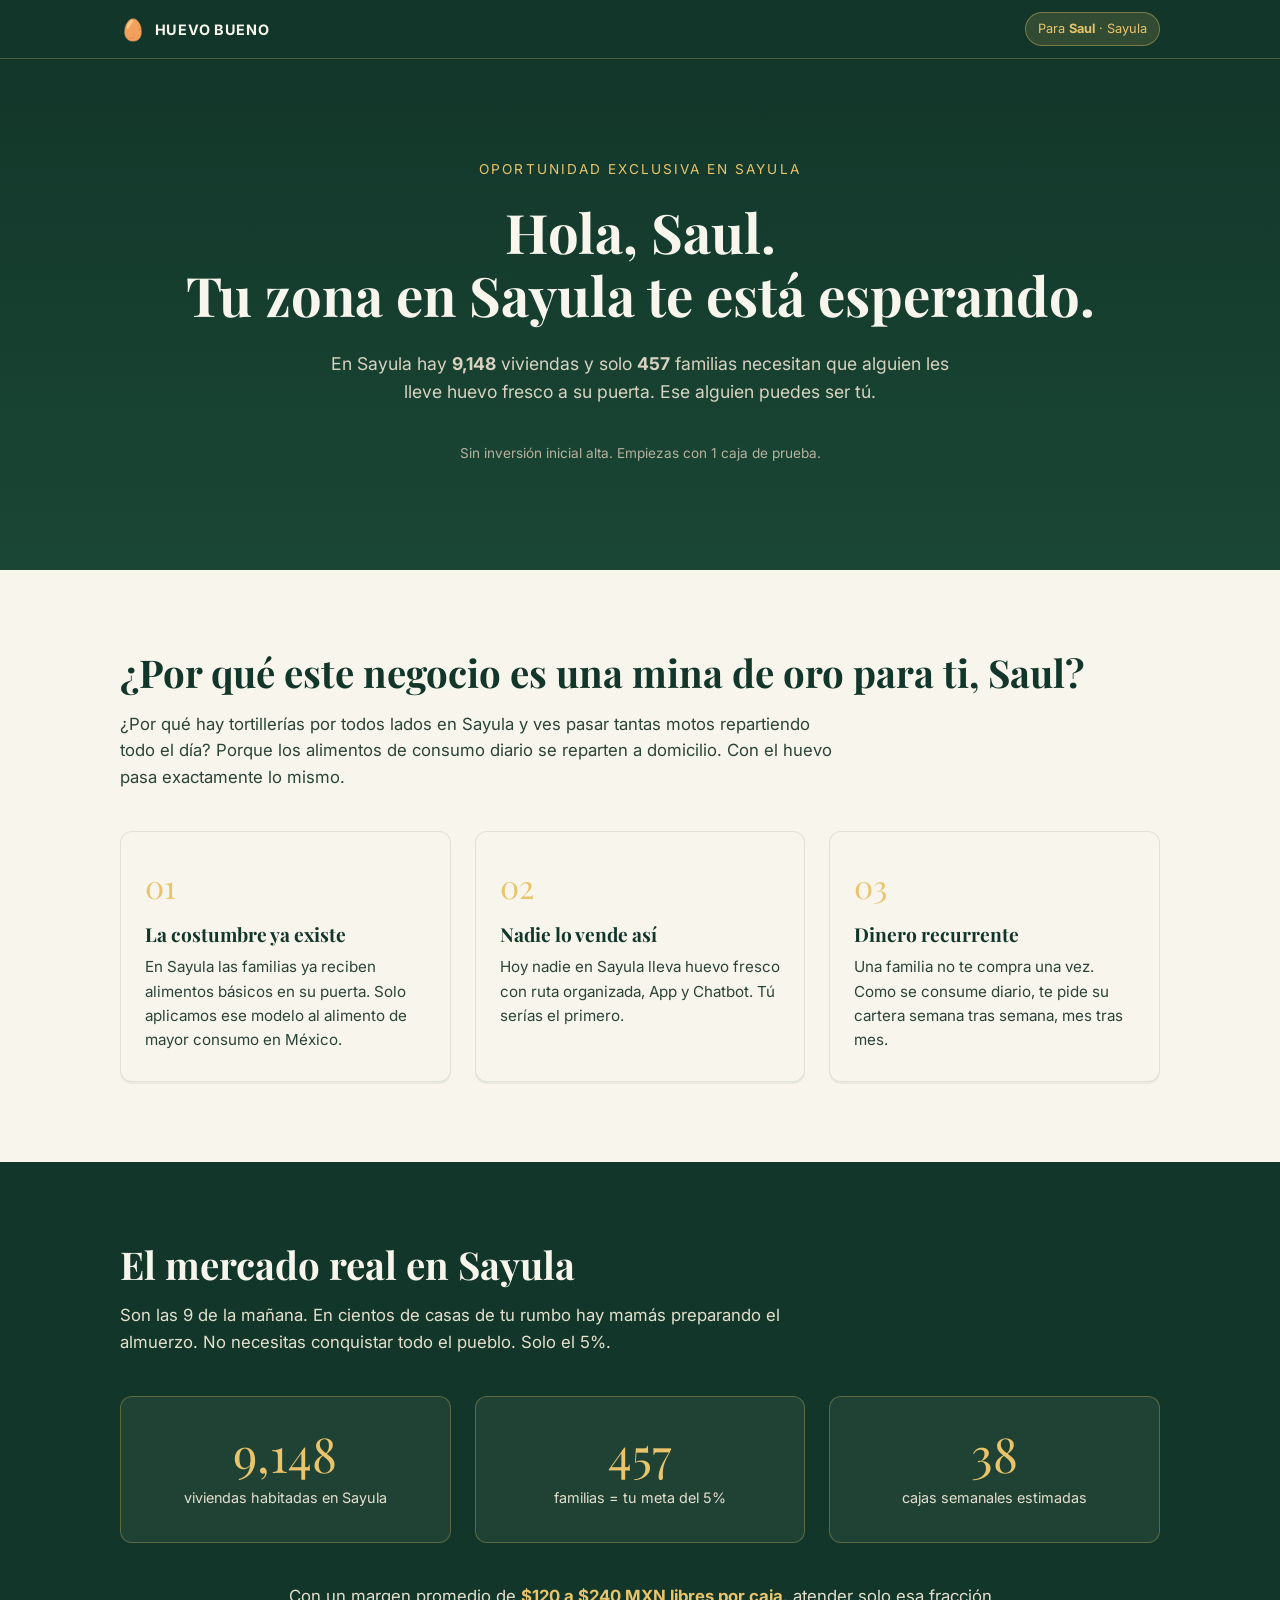
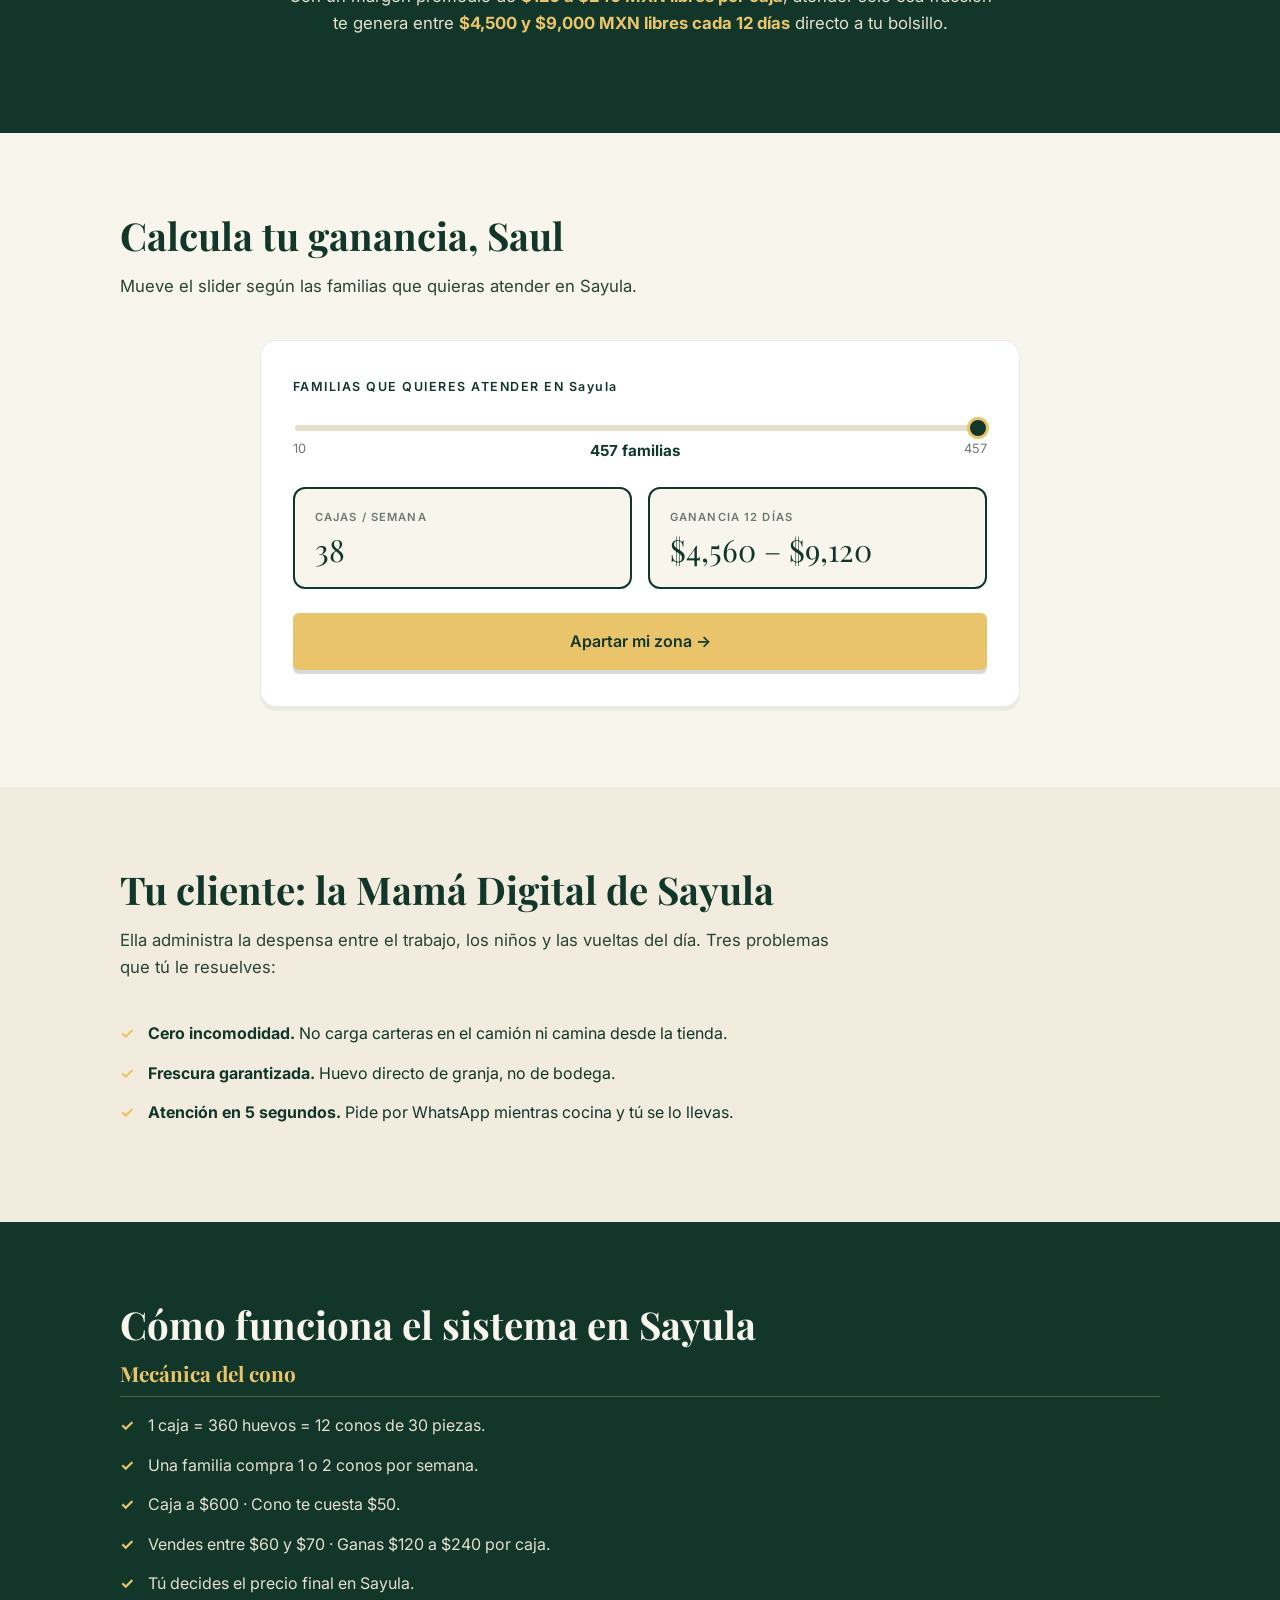
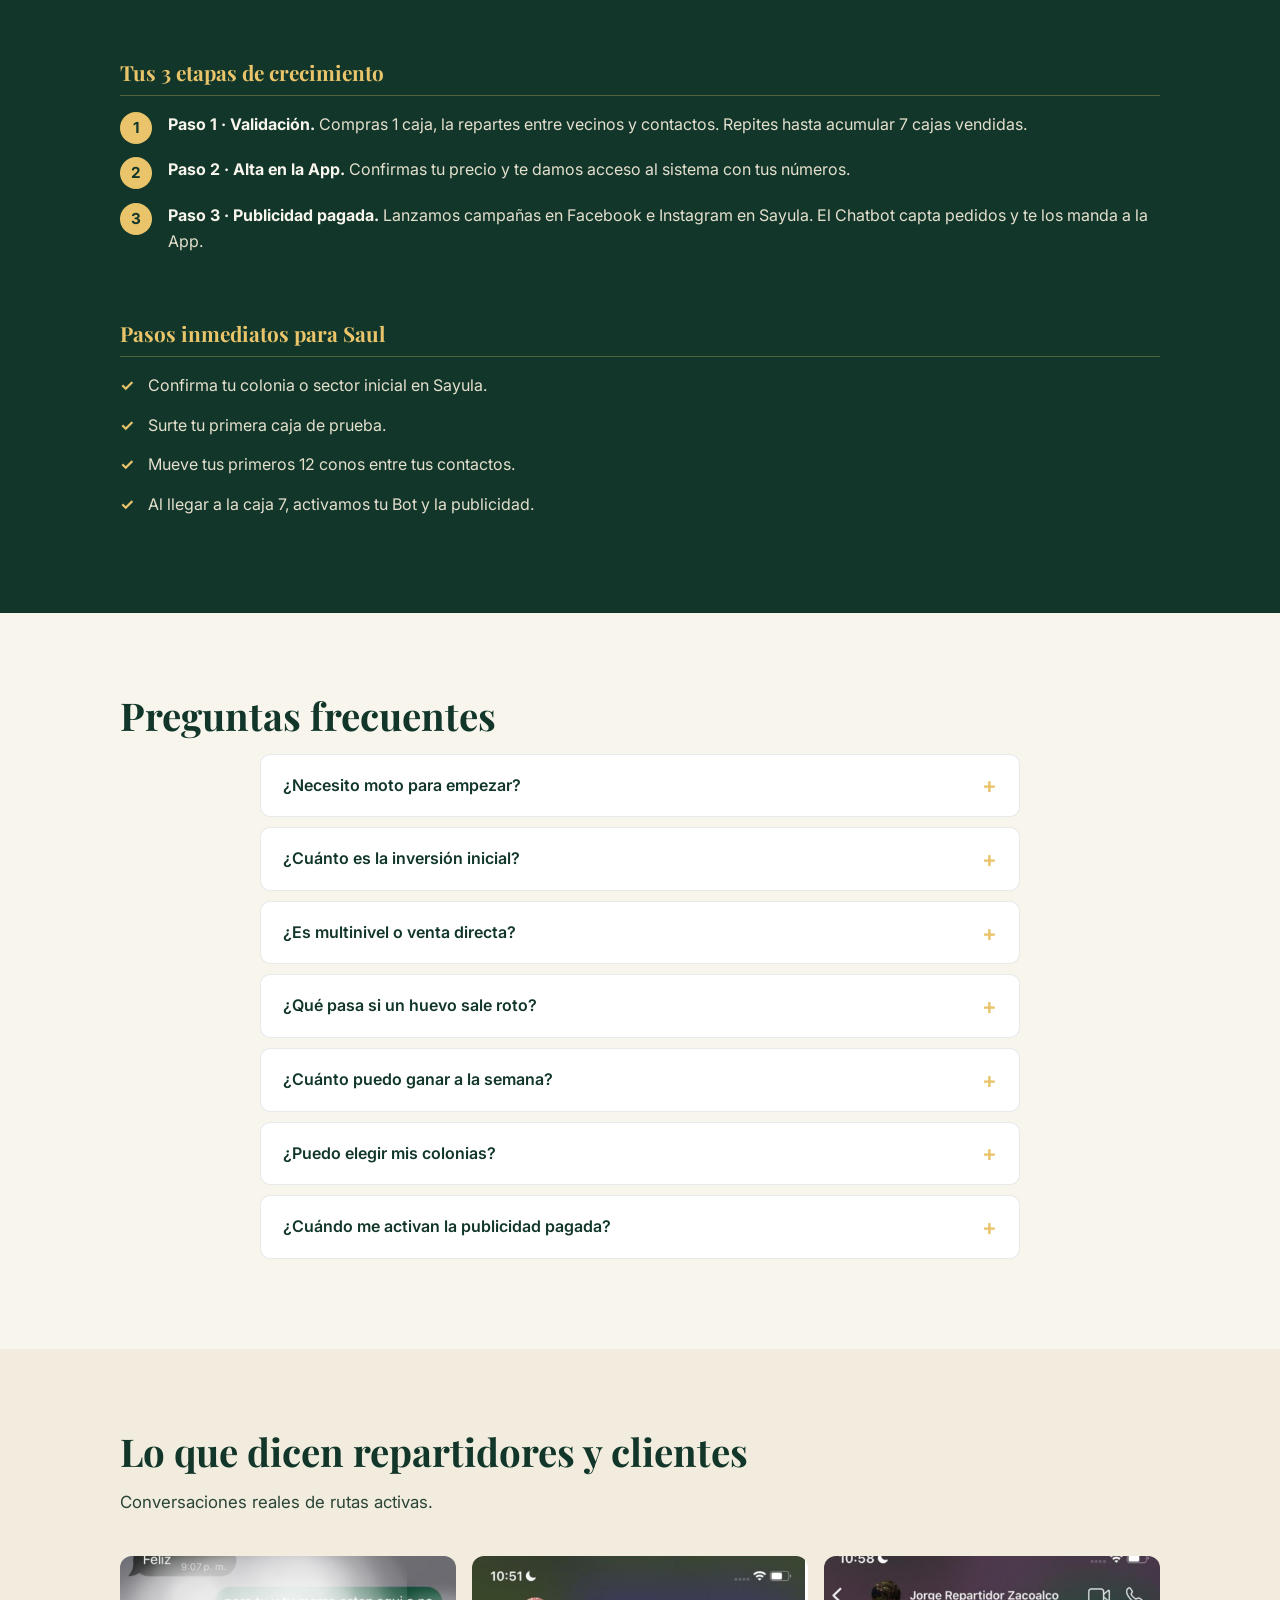
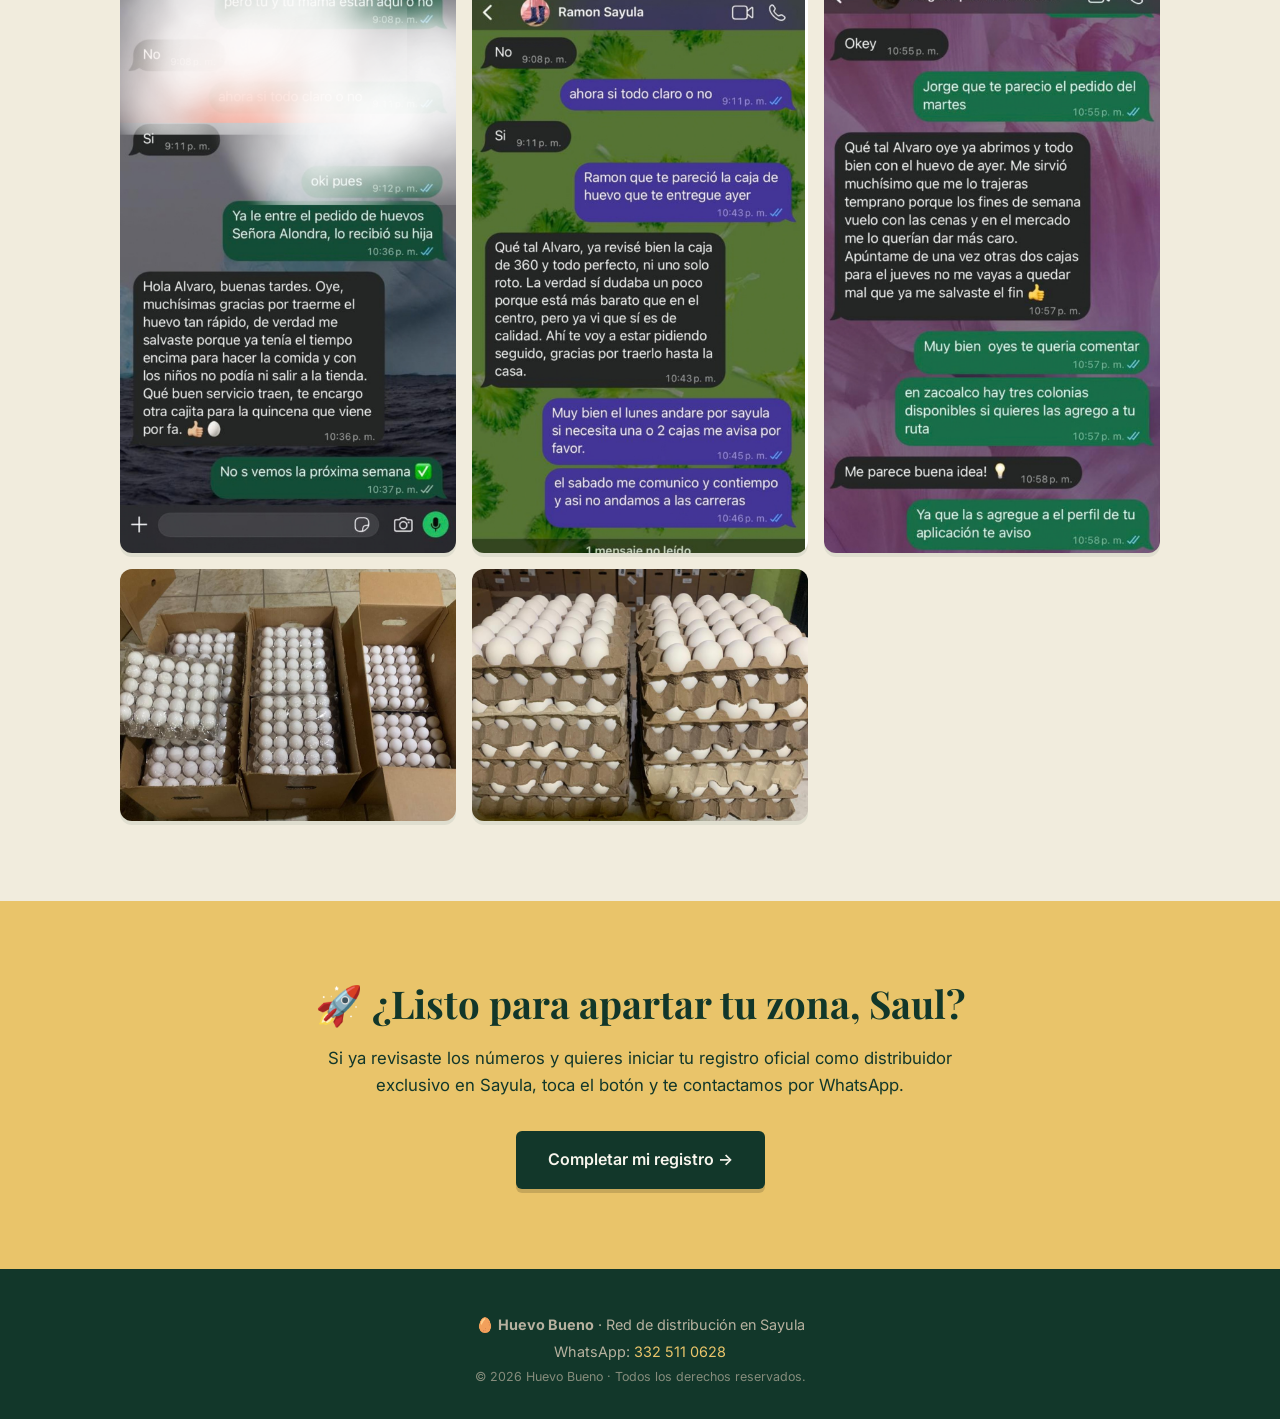
==== proyecto/index.html @ 1ab5ef23 "v2 formulario + gracias" ====
<!DOCTYPE html>
<html lang="es-MX">
<head>
  <meta charset="UTF-8">
  <meta name="viewport" content="width=device-width, initial-scale=1.0">
  <title>Huevo Bueno · Tu zona te espera</title>
  <meta name="description" content="Oportunidad de negocio con huevo fresco a domicilio. Zona exclusiva, ganancias recurrentes y sistema automatizado.">
  <link rel="preconnect" href="https://fonts.googleapis.com">
  <link rel="preconnect" href="https://fonts.gstatic.com" crossorigin>
  <link href="https://fonts.googleapis.com/css2?family=Playfair+Display:wght@600;700&family=Inter:wght@400;500;600;700&display=swap" rel="stylesheet">
  <link rel="stylesheet" href="styles.css">
</head>
<body>

  <!-- ============ HEADER FIJO ============ -->
  <header class="header">
    <div class="header__inner">
      <div class="header__logo">
        <span class="header__logo-icon">🥚</span>
        <span class="header__logo-text">HUEVO BUENO</span>
      </div>
      <div class="header__badge">
        Para <strong data-field="nombre">Saul</strong> · <span data-field="zona">Sayula</span>
      </div>
    </div>
  </header>

  <main>

    <!-- ============ 1. HERO ============ -->
    <section class="hero" id="hero">
      <div class="container">
        <p class="hero__eyebrow">Oportunidad exclusiva en <span data-field="zona">Sayula</span></p>
        <h1 class="hero__title">
          Hola, <span data-field="nombre">Saul</span>.<br>
          Tu zona en <span data-field="zona">Sayula</span> te está esperando.
        </h1>
        <p class="hero__lead">
          En <span data-field="zona">Sayula</span> hay <strong data-field="viviendas">9,148</strong> viviendas
          y solo <strong data-field="viviendas_5">457</strong> familias necesitan que alguien les lleve
          huevo fresco a su puerta. Ese alguien puedes ser tú.
        </p>
      
        <p class="hero__note">Sin inversión inicial alta. Empiezas con 1 caja de prueba.</p>
      </div>
    </section>

    <!-- ============ 2. MINA DE ORO ============ -->
    <section class="section section--crema" id="mina">
      <div class="container">
        <h2 class="section__title">¿Por qué este negocio es una mina de oro para ti, <span data-field="nombre">Saul</span>?</h2>
        <p class="section__lead">
          ¿Por qué hay tortillerías por todos lados en <span data-field="zona">Sayula</span> y ves pasar tantas
          motos repartiendo todo el día? Porque los alimentos de consumo diario se reparten a domicilio.
          Con el huevo pasa exactamente lo mismo.
        </p>

        <div class="grid grid--3">
          <article class="card">
            <span class="card__num">01</span>
            <h3 class="card__title">La costumbre ya existe</h3>
            <p>En <span data-field="zona">Sayula</span> las familias ya reciben alimentos básicos en su puerta. Solo aplicamos ese modelo al alimento de mayor consumo en México.</p>
          </article>
          <article class="card">
            <span class="card__num">02</span>
            <h3 class="card__title">Nadie lo vende así</h3>
            <p>Hoy nadie en <span data-field="zona">Sayula</span> lleva huevo fresco con ruta organizada, App y Chatbot. Tú serías el primero.</p>
          </article>
          <article class="card">
            <span class="card__num">03</span>
            <h3 class="card__title">Dinero recurrente</h3>
            <p>Una familia no te compra una vez. Como se consume diario, te pide su cartera semana tras semana, mes tras mes.</p>
          </article>
        </div>
      </div>
    </section>

    <!-- ============ 3. MERCADO REAL ============ -->
    <section class="section section--verde" id="mercado">
      <div class="container">
        <h2 class="section__title section__title--light">El mercado real en <span data-field="zona">Sayula</span></h2>
        <p class="section__lead section__lead--light">
          Son las 9 de la mañana. En cientos de casas de tu rumbo hay mamás preparando el almuerzo.
          No necesitas conquistar todo el pueblo. Solo el 5%.
        </p>

        <div class="grid grid--3">
          <div class="stat">
            <span class="stat__num" data-field="viviendas">9,148</span>
            <span class="stat__label">viviendas habitadas en <span data-field="zona">Sayula</span></span>
          </div>
          <div class="stat">
            <span class="stat__num" data-field="viviendas_5">457</span>
            <span class="stat__label">familias = tu meta del 5%</span>
          </div>
          <div class="stat">
            <span class="stat__num" data-field="cajas_semanales">38</span>
            <span class="stat__label">cajas semanales estimadas</span>
          </div>
        </div>

        <p class="mercado__nota">
          Con un margen promedio de <strong>$120 a $240 MXN libres por caja</strong>, atender solo esa fracción
          te genera entre <strong>$4,500 y $9,000 MXN libres cada 12 días</strong> directo a tu bolsillo.
        </p>
      </div>
    </section>

      <!-- ============ 4. CALCULADORA ============ -->
    <section class="section section--crema" id="calculadora">
      <div class="container">
        <h2 class="section__title">Calcula tu ganancia, <span data-field="nombre">Saul</span></h2>
        <p class="section__lead">Mueve el slider según las familias que quieras atender en <span data-field="zona">Sayula</span>.</p>

        <div class="calc">
          <label class="calc__label" for="slider-familias">
            FAMILIAS QUE QUIERES ATENDER EN <span data-field="zona">SAYULA</span>
          </label>
          <input type="range" id="slider-familias" class="calc__slider" min="10" max="457" value="457" step="1">
          <div class="calc__marks">
            <span>10</span>
            <span id="slider-value" class="calc__value">457 familias</span>
            <span data-field="viviendas_5">457</span>
          </div>

          <div class="calc__outputs">
            <div class="calc__out">
              <span class="calc__out-label">CAJAS / SEMANA</span>
              <span class="calc__out-num" id="calc-cajas">38</span>
            </div>
            <div class="calc__out">
              <span class="calc__out-label">GANANCIA 12 DÍAS</span>
              <span class="calc__out-num" id="calc-ganancia">$4,560 – $9,120</span>
            </div>
          </div>

          <a class="cta cta--primary calc__cta" data-cta="calculadora" href="#" hidden>
            Apartar mi zona →
          </a>
        </div>
      </div>
    </section>

    <!-- ============ 5. MAMÁ DIGITAL ============ -->
    <section class="section section--crema-alt" id="mama-digital">
      <div class="container">
        <h2 class="section__title">Tu cliente: la Mamá Digital de <span data-field="zona">Sayula</span></h2>
        <p class="section__lead">
          Ella administra la despensa entre el trabajo, los niños y las vueltas del día.
          Tres problemas que tú le resuelves:
        </p>
        <ul class="bullets">
          <li><strong>Cero incomodidad.</strong> No carga carteras en el camión ni camina desde la tienda.</li>
          <li><strong>Frescura garantizada.</strong> Huevo directo de granja, no de bodega.</li>
          <li><strong>Atención en 5 segundos.</strong> Pide por WhatsApp mientras cocina y tú se lo llevas.</li>
        </ul>
      </div>
    </section>

    <!-- ============ 6. MECÁNICA + 3 ETAPAS ============ -->
    <section class="section section--verde" id="mecanica">
      <div class="container">
        <h2 class="section__title section__title--light">Cómo funciona el sistema en <span data-field="zona">Sayula</span></h2>

        <div class="mecanica">
          <div class="mecanica__block">
            <h3 class="mecanica__sub">Mecánica del cono</h3>
            <ul class="bullets bullets--light">
              <li>1 caja = 360 huevos = 12 conos de 30 piezas.</li>
              <li>Una familia compra 1 o 2 conos por semana.</li>
              <li>Caja a $600 · Cono te cuesta $50.</li>
              <li>Vendes entre $60 y $70 · Ganas $120 a $240 por caja.</li>
              <li>Tú decides el precio final en <span data-field="zona">Sayula</span>.</li>
            </ul>
          </div>

          <div class="mecanica__block">
            <h3 class="mecanica__sub">Tus 3 etapas de crecimiento</h3>
            <ol class="steps">
              <li><strong>Paso 1 · Validación.</strong> Compras 1 caja, la repartes entre vecinos y contactos. Repites hasta acumular 7 cajas vendidas.</li>
              <li><strong>Paso 2 · Alta en la App.</strong> Confirmas tu precio y te damos acceso al sistema con tus números.</li>
              <li><strong>Paso 3 · Publicidad pagada.</strong> Lanzamos campañas en Facebook e Instagram en <span data-field="zona">Sayula</span>. El Chatbot capta pedidos y te los manda a la App.</li>
            </ol>
          </div>

          <div class="mecanica__block">
            <h3 class="mecanica__sub">Pasos inmediatos para <span data-field="nombre">Saul</span></h3>
            <ul class="bullets bullets--light">
              <li>Confirma tu colonia o sector inicial en <span data-field="zona">Sayula</span>.</li>
              <li>Surte tu primera caja de prueba.</li>
              <li>Mueve tus primeros 12 conos entre tus contactos.</li>
              <li>Al llegar a la caja 7, activamos tu Bot y la publicidad.</li>
            </ul>
          </div>
        </div>
      </div>
    </section>

    <!-- ============ 7. FAQ ============ -->
    <section class="section section--crema" id="faq">
      <div class="container">
        <h2 class="section__title">Preguntas frecuentes</h2>

        <div class="faq">
          <details class="faq__item" data-faq="moto">
            <summary>¿Necesito moto para empezar?</summary>
            <p>No es obligatorio. Puedes iniciar con bici, a pie en tu colonia, o incluso en auto. Conforme crezca tu ruta, una moto te acelera las entregas, pero no es requisito para arrancar.</p>
          </details>
          <details class="faq__item" data-faq="inversion">
            <summary>¿Cuánto es la inversión inicial?</summary>
            <p>Empiezas comprando 1 caja de prueba (aproximadamente $600 MXN). La repartes, cobras tu ganancia y reinviertes. No pagas cuota, no hay membresía.</p>
          </details>
          <details class="faq__item" data-faq="multinivel">
            <summary>¿Es multinivel o venta directa?</summary>
            <p>Venta directa. Tú compras, tú repartes, tú cobras. No dependes de reclutar a nadie para ganar.</p>
          </details>
          <details class="faq__item" data-faq="roto">
            <summary>¿Qué pasa si un huevo sale roto?</summary>
            <p>Lo repones en el siguiente pedido sin pretextos. Eso genera lealtad inmediata con tus clientes.</p>
          </details>
          <details class="faq__item" data-faq="ganancia">
            <summary>¿Cuánto puedo ganar a la semana?</summary>
            <p>Depende de las familias que atiendas. Con 100 familias son 9 cajas/semana ($1,080 – $2,160 cada 12 días). Con las 457 familias de tu 5% son 38 cajas/semana ($4,500 – $9,000 cada 12 días).</p>
          </details>
          <details class="faq__item" data-faq="colonias">
            <summary>¿Puedo elegir mis colonias?</summary>
            <p>Sí. Tú decides qué colonias de <span data-field="zona">Sayula</span> quieres trabajar. Si alguna ya está ocupada por otro repartidor, te ofrecemos otras disponibles.</p>
          </details>
          <details class="faq__item" data-faq="publicidad">
            <summary>¿Cuándo me activan la publicidad pagada?</summary>
            <p>Al completar tus 7 cajas vendidas por tu cuenta. En ese momento activamos tu Bot y las campañas en Facebook e Instagram dirigidas a <span data-field="zona">Sayula</span>.</p>
          </details>
        </div>
      </div>
    </section>

    
    <!-- ============ 8. PRUEBA SOCIAL ============ -->
    <section class="section section--crema-alt" id="prueba">
      <div class="container">
        <h2 class="section__title">Lo que dicen repartidores y clientes</h2>
        <p class="section__lead">Conversaciones reales de rutas activas.</p>

        <div class="prueba__grid">
          <figure class="prueba__item"><img src="img/Alondra.png" alt="Conversación con cliente satisfecho" loading="lazy"></figure>
          <figure class="prueba__item"><img src="img/Ramon.png" alt="Repartidor pidiendo más producto" loading="lazy"></figure>
          <figure class="prueba__item"><img src="img/Joge.png" alt="Cliente confirmando calidad del producto" loading="lazy"></figure>
          <figure class="prueba__item prueba__item--foto"><img src="img/cajas-huevos.jpg" alt="Cajas de huevo listas para reparto" loading="lazy"></figure>
          <figure class="prueba__item prueba__item--foto"><img src="img/conos-huevos.jpg" alt="Producto empacado en cartón" loading="lazy"></figure>
        </div>
      </div>
    </section>

    <!-- ============ 9. CTA FINAL ============ -->
    <section class="section section--dorado" id="cta-final">
      <div class="container cta-final">
        <h2 class="cta-final__title">
          🚀 ¿Listo para apartar tu zona, <span data-field="nombre">Saul</span>?
        </h2>
        <p class="cta-final__text">
          Si ya revisaste los números y quieres iniciar tu registro oficial como distribuidor
          exclusivo en <span data-field="zona">Sayula</span>, toca el botón y te contactamos por WhatsApp.
        </p>
        <a class="cta cta--dark" data-cta="final" href="#">
          Completar mi registro →
        </a>
      </div>
    
    </section>

    <!-- ============ FORMULARIO CALIFICADO ============ -->
    <section class="section section--crema" id="formulario" hidden>
      <div class="container">
        <h2 class="section__title">Aparta tu zona, <span data-field="nombre">Saul</span></h2>
        <p class="section__lead">Completa tus datos para coordinar tu ruta piloto.</p>

        <form class="formulario" id="form-calificado" novalidate>
          <div class="form__group">
            <label for="f-nombre">Nombre completo</label>
            <input type="text" id="f-nombre" name="nombre" required>
          </div>

          <div class="form__group">
            <label for="f-whatsapp">WhatsApp</label>
            <input type="tel" id="f-whatsapp" name="whatsapp" required inputmode="numeric">
          </div>

          <div class="form__group">
            <label for="f-ciudad">Ciudad</label>
            <input type="text" id="f-ciudad" name="ciudad" required>
          </div>

          <div class="form__group">
            <label for="f-colonia">Colonia donde quieres repartir</label>
            <input type="text" id="f-colonia" name="colonia" required placeholder="Ej: Centro, Camino Real...">
          </div>

          <div class="form__group">
            <label>¿Listo para invertir?</label>
            <div class="form__options">
              <label class="form__radio"><input type="radio" name="cajas" value="1 caja" required> 1 caja</label>
              <label class="form__radio"><input type="radio" name="cajas" value="2 cajas"> 2 cajas</label>
              <label class="form__radio"><input type="radio" name="cajas" value="3 cajas o más"> 3 cajas o más</label>
            </div>
          </div>

          <div class="form__group">
            <label>¿Cuándo puedes iniciar?</label>
            <div class="form__options">
              <label class="form__radio"><input type="radio" name="cuando" value="De inmediato" required> De inmediato</label>
              <label class="form__radio"><input type="radio" name="cuando" value="Esta semana"> Esta semana</label>
            </div>
          </div>

          <button type="submit" class="cta cta--primary form__submit">Enviar y continuar →</button>
          <p class="form__error" id="form-error" hidden></p>
        </form>
      </div>
    </section>

    <!-- ============ GRACIAS ============ -->
    <section class="section section--verde" id="gracias" hidden>
      <div class="container gracias">
        <div class="gracias__check">✅</div>
        <h2 class="gracias__title">¡Gracias, <span data-field="nombre">Saul</span>!</h2>
        <p class="gracias__text">
          Tu zona en <span data-field="zona">Sayula</span> está apartada.<br>
          Elige cómo quieres hablar con nosotros para coordinar tu ruta.
        </p>

        <div class="gracias__botones">
          <a class="cta cta--primary gracias__btn" data-metodo="WhatsApp" href="#">
            💬 Hablar por WhatsApp
          </a>
          <a class="cta cta--primary gracias__btn" data-metodo="Videollamada" href="#">
            📹 Agendar videollamada
          </a>
          <a class="cta cta--primary gracias__btn" data-metodo="Visita" href="#">
            🏠 Agendar visita a domicilio
          </a>
        </div>
      </div>
    </section>

  </main>

  <!-- ============ FOOTER ============ -->
  <footer class="footer">
    <div class="container footer__inner">
      <p>🥚 <strong>Huevo Bueno</strong> · Red de distribución en <span data-field="zona">Sayula</span></p>
      <p>WhatsApp: <a href="https://wa.me/523325110628">332 511 0628</a></p>
      <p class="footer__small">© 2026 Huevo Bueno · Todos los derechos reservados.</p>
    </div>
  </footer>

  

  <script src="js/script.js"></script>
</body>
</html>
---- proyecto/styles.css ----
/* ============ RESET BÁSICO ============ */
*,
*::before,
*::after { box-sizing: border-box; }

html { scroll-behavior: smooth; }

body {
  margin: 0;
  font-family: 'Inter', system-ui, -apple-system, sans-serif;
  font-size: 16px;
  line-height: 1.6;
  color: #12372A;
  background-color: #F8F5ED;
  -webkit-font-smoothing: antialiased;
}

img { max-width: 100%; display: block; }

a { color: inherit; text-decoration: none; }

h1, h2, h3, h4 {
  font-family: 'Playfair Display', Georgia, serif;
  font-weight: 700;
  line-height: 1.15;
  margin: 0 0 16px;
}

p { margin: 0 0 16px; }

ul, ol { padding-left: 20px; margin: 0 0 16px; }
li { margin-bottom: 8px; }

/* ============ LAYOUT ============ */
.container {
  width: 100%;
  max-width: 1080px;
  margin: 0 auto;
  padding: 0 20px;
}

.section { padding: 80px 0; }

.section--crema { background-color: #F8F5ED; }
.section--crema-alt { background-color: #F1ECDD; }
.section--verde { background-color: #12372A; color: #F8F5ED; }
.section--dorado { background-color: #E9C46A; color: #12372A; }

.section__title {
  font-size: clamp(1.6rem, 3.4vw, 2.4rem);
  margin-bottom: 16px;
  color: #12372A;
}
.section__title--light { color: #F8F5ED; }

.section__lead {
  font-size: 1.05rem;
  max-width: 720px;
  margin-bottom: 40px;
  color: #2A4436;
}
.section__lead--light { color: #E5DFCE; }

/* ============ HEADER ============ */
.header {
  position: sticky;
  top: 0;
  z-index: 50;
  background-color: #12372A;
  color: #F8F5ED;
  border-bottom: 1px solid rgba(233, 196, 106, 0.25);
}

.header__inner {
  max-width: 1080px;
  margin: 0 auto;
  padding: 12px 20px;
  display: flex;
  justify-content: space-between;
  align-items: center;
  gap: 12px;
  flex-wrap: wrap;
}

.header__logo {
  display: flex;
  align-items: center;
  gap: 8px;
  font-weight: 700;
  letter-spacing: 0.05em;
  font-size: 0.9rem;
}
.header__logo-icon { font-size: 1.3rem; }

.header__badge {
  font-size: 0.8rem;
  background-color: rgba(233, 196, 106, 0.15);
  color: #E9C46A;
  padding: 6px 12px;
  border-radius: 999px;
  border: 1px solid rgba(233, 196, 106, 0.4);
}

/* ============ HERO ============ */
.hero {
  background:
    linear-gradient(180deg, #12372A 0%, #1A4635 100%);
  color: #F8F5ED;
  padding: 100px 0 90px;
  text-align: center;
}

.hero__eyebrow {
  font-size: 0.85rem;
  letter-spacing: 0.15em;
  text-transform: uppercase;
  color: #E9C46A;
  margin-bottom: 20px;
}

.hero__title {
  font-size: clamp(2rem, 5vw, 3.4rem);
  margin-bottom: 24px;
  color: #F8F5ED;
}

.hero__lead {
  font-size: 1.1rem;
  max-width: 640px;
  margin: 0 auto 36px;
  color: #D8D2C1;
}

.hero__note {
  font-size: 0.85rem;
  color: #B7B19F;
  margin-top: 20px;
}

/* ============ CTA ============ */
.cta {
  display: inline-block;
  font-weight: 600;
  font-size: 1rem;
  padding: 16px 32px;
  border-radius: 6px;
  transition: transform 0.15s ease, box-shadow 0.15s ease, background-color 0.15s ease;
  cursor: pointer;
  border: none;
  text-align: center;
}

.cta--primary {
  background-color: #E9C46A;
  color: #12372A;
  box-shadow: 0 4px 0 rgba(0,0,0,0.15);
}
.cta--primary:hover {
  transform: translateY(-2px);
  box-shadow: 0 6px 0 rgba(0,0,0,0.18);
}

.cta--dark {
  background-color: #12372A;
  color: #F8F5ED;
  box-shadow: 0 4px 0 rgba(0,0,0,0.15);
}
.cta--dark:hover {
  transform: translateY(-2px);
}

/* ============ GRIDS ============ */
.grid { display: grid; gap: 24px; }
.grid--3 { grid-template-columns: repeat(3, 1fr); }

/* ============ CARDS ============ */
.card {
  background-color: #F8F5ED;
  border: 1px solid rgba(18, 55, 42, 0.1);
  border-radius: 12px;
  padding: 28px 24px;
  box-shadow: 0 2px 0 rgba(18, 55, 42, 0.06);
}

.card__num {
  display: block;
  font-family: 'Playfair Display', serif;
  font-size: 2rem;
  color: #E9C46A;
  margin-bottom: 12px;
}

.card__title {
  font-size: 1.2rem;
  margin-bottom: 10px;
}

.card p { font-size: 0.95rem; color: #2A4436; margin: 0; }

/* ============ STATS (sección verde) ============ */
.stat {
  background-color: rgba(248, 245, 237, 0.06);
  border: 1px solid rgba(233, 196, 106, 0.3);
  border-radius: 12px;
  padding: 32px 24px;
  text-align: center;
}

.stat__num {
  display: block;
  font-family: 'Playfair Display', serif;
  font-size: clamp(2.2rem, 5vw, 3rem);
  color: #E9C46A;
  margin-bottom: 8px;
  line-height: 1;
}

.stat__label {
  font-size: 0.9rem;
  color: #E5DFCE;
}

.mercado__nota {
  margin-top: 40px;
  text-align: center;
  font-size: 1.05rem;
  color: #E5DFCE;
  max-width: 720px;
  margin-left: auto;
  margin-right: auto;
}
.mercado__nota strong { color: #E9C46A; }

/* ============ CALCULADORA ============ */
.calc {
  background-color: #FFFFFF;
  border: 1px solid rgba(18, 55, 42, 0.1);
  border-radius: 16px;
  padding: 36px 32px;
  max-width: 760px;
  margin: 0 auto;
  box-shadow: 0 4px 0 rgba(18, 55, 42, 0.06);
}

.calc__label {
  display: block;
  font-size: 0.78rem;
  letter-spacing: 0.12em;
  font-weight: 600;
  color: #12372A;
  margin-bottom: 16px;
}

.calc__slider {
  width: 100%;
  -webkit-appearance: none;
  appearance: none;
  height: 6px;
  background: #E5DFCE;
  border-radius: 3px;
  outline: none;
  margin-bottom: 8px;
}

.calc__slider::-webkit-slider-thumb {
  -webkit-appearance: none;
  appearance: none;
  width: 22px;
  height: 22px;
  border-radius: 50%;
  background: #12372A;
  border: 3px solid #E9C46A;
  cursor: pointer;
}

.calc__slider::-moz-range-thumb {
  width: 22px;
  height: 22px;
  border-radius: 50%;
  background: #12372A;
  border: 3px solid #E9C46A;
  cursor: pointer;
}

.calc__marks {
  display: flex;
  justify-content: space-between;
  font-size: 0.8rem;
  color: #6B7A70;
  margin-bottom: 24px;
}
.calc__value {
  font-weight: 700;
  color: #12372A;
  font-size: 0.95rem;
}

.calc__outputs {
  display: grid;
  grid-template-columns: 1fr 1fr;
  gap: 16px;
  margin-bottom: 24px;
}

.calc__out {
  background-color: #F8F5ED;
  border: 2px solid #12372A;
  border-radius: 12px;
  padding: 20px;
  display: flex;
  flex-direction: column;
  gap: 6px;
}

.calc__out-label {
  font-size: 0.7rem;
  letter-spacing: 0.1em;
  color: #6B7A70;
  font-weight: 600;
}

.calc__out-num {
  font-family: 'Playfair Display', serif;
  font-size: clamp(1.4rem, 3vw, 1.9rem);
  color: #12372A;
  line-height: 1.1;
}

.calc__cta {
  display: block;
  width: 100%;
  text-align: center;
  opacity: 0;
  transition: opacity 0.4s ease;
}
.calc__cta[hidden] { display: none; }
.calc__cta.is-visible { opacity: 1; }

/* ============ BULLETS ============ */
.bullets {
  list-style: none;
  padding: 0;
  max-width: 720px;
}
.bullets li {
  position: relative;
  padding-left: 28px;
  margin-bottom: 14px;
}
.bullets li::before {
  content: "✓";
  position: absolute;
  left: 0;
  top: 0;
  color: #E9C46A;
  font-weight: 700;
}
.bullets--light li { color: #E5DFCE; }

/* ============ MECÁNICA ============ */
.mecanica {
  display: grid;
  gap: 48px;
}

.mecanica__sub {
  color: #E9C46A;
  font-size: 1.3rem;
  margin-bottom: 16px;
  padding-bottom: 10px;
  border-bottom: 1px solid rgba(233, 196, 106, 0.3);
}

.steps {
  list-style: none;
  padding: 0;
  counter-reset: step;
}
.steps li {
  counter-increment: step;
  position: relative;
  padding-left: 48px;
  margin-bottom: 20px;
  color: #E5DFCE;
}
.steps li::before {
  content: counter(step);
  position: absolute;
  left: 0;
  top: 0;
  width: 32px;
  height: 32px;
  border-radius: 50%;
  background-color: #E9C46A;
  color: #12372A;
  font-weight: 700;
  display: flex;
  align-items: center;
  justify-content: center;
  font-size: 0.95rem;
}
.steps strong { color: #F8F5ED; }

/* ============ FAQ ============ */
.faq {
  max-width: 760px;
  margin: 0 auto;
}

.faq__item {
  background-color: #FFFFFF;
  border: 1px solid rgba(18, 55, 42, 0.1);
  border-radius: 10px;
  margin-bottom: 10px;
  overflow: hidden;
}

.faq__item summary {
  cursor: pointer;
  padding: 18px 22px;
  font-weight: 600;
  font-size: 1rem;
  list-style: none;
  position: relative;
  color: #12372A;
}
.faq__item summary::-webkit-details-marker { display: none; }
.faq__item summary::after {
  content: "+";
  position: absolute;
  right: 22px;
  top: 50%;
  transform: translateY(-50%);
  font-size: 1.4rem;
  color: #E9C46A;
  transition: transform 0.2s ease;
}
.faq__item[open] summary::after { transform: translateY(-50%) rotate(45deg); }

.faq__item p {
  padding: 0 22px 20px;
  margin: 0;
  color: #2A4436;
  font-size: 0.95rem;
}

/* ============ PRUEBA SOCIAL ============ */
.prueba__grid {
  display: grid;
  grid-template-columns: repeat(3, 1fr);
  gap: 16px;
}

.prueba__item {
  margin: 0;
  border-radius: 12px;
  overflow: hidden;
  background-color: #E5DFCE;
  aspect-ratio: 9 / 16;
  box-shadow: 0 4px 0 rgba(18, 55, 42, 0.08);
}

.prueba__item img {
  width: 100%;
  height: 100%;
  object-fit: cover;
}

.prueba__item--foto { aspect-ratio: 4 / 3; }

/* ============ CTA FINAL ============ */
.cta-final {
  text-align: center;
  max-width: 720px;
}

.cta-final__title {
  font-size: clamp(1.6rem, 3.6vw, 2.4rem);
  margin-bottom: 20px;
}

.cta-final__text {
  font-size: 1.05rem;
  margin-bottom: 32px;
}

/* ============ FOOTER ============ */
.footer {
  background-color: #12372A;
  color: #B7B19F;
  padding: 40px 0 28px;
  text-align: center;
  font-size: 0.9rem;
}
.footer__inner p { margin: 4px 0; }
.footer a { color: #E9C46A; }
.footer__small { font-size: 0.78rem; opacity: 0.7; margin-top: 16px; }

/* ============ WHATSAPP FLOTANTE ============ */
.wapp {
  position: fixed;
  right: 20px;
  bottom: 20px;
  width: 58px;
  height: 58px;
  border-radius: 50%;
  background-color: #25D366;
  color: #FFFFFF;
  display: flex;
  align-items: center;
  justify-content: center;
  box-shadow: 0 6px 16px rgba(0,0,0,0.25);
  z-index: 100;
  opacity: 0;
  transform: translateY(20px);
  pointer-events: none;
  transition: opacity 0.3s ease, transform 0.3s ease;
}
.wapp.is-visible {
  opacity: 1;
  transform: translateY(0);
  pointer-events: auto;
}
.wapp:hover { transform: translateY(-3px); }

/* ============ RESPONSIVE ============ */
@media (max-width: 780px) {
  .section { padding: 60px 0; }
  .grid--3 { grid-template-columns: 1fr; }
  .calc__outputs { grid-template-columns: 1fr; }
  .prueba__grid { grid-template-columns: repeat(2, 1fr); }
  .hero { padding: 70px 0 60px; }
  .header__badge { font-size: 0.72rem; }
}

@media (max-width: 480px) {
  .prueba__grid { grid-template-columns: 1fr; }
  .calc { padding: 24px 18px; }
}

/* ============ FORMULARIO CALIFICADO ============ */
.formulario {
  max-width: 560px;
  margin: 0 auto;
  background-color: #FFFFFF;
  border: 1px solid rgba(18, 55, 42, 0.1);
  border-radius: 16px;
  padding: 32px 28px;
  box-shadow: 0 4px 0 rgba(18, 55, 42, 0.06);
}

.form__group { margin-bottom: 20px; }

.form__group label {
  display: block;
  font-size: 0.85rem;
  font-weight: 600;
  color: #12372A;
  margin-bottom: 8px;
  letter-spacing: 0.03em;
}

.form__group input[type="text"],
.form__group input[type="tel"] {
  width: 100%;
  padding: 12px 14px;
  border: 1.5px solid #D5CFC0;
  border-radius: 8px;
  font-size: 1rem;
  font-family: inherit;
  color: #12372A;
  background-color: #F8F5ED;
  transition: border-color 0.15s ease;
}

.form__group input[type="text"]:focus,
.form__group input[type="tel"]:focus {
  outline: none;
  border-color: #12372A;
  background-color: #FFFFFF;
}

.form__options {
  display: flex;
  flex-wrap: wrap;
  gap: 10px;
}

.form__radio {
  display: flex;
  align-items: center;
  gap: 8px;
  padding: 10px 16px;
  border: 1.5px solid #D5CFC0;
  border-radius: 8px;
  background-color: #F8F5ED;
  cursor: pointer;
  font-size: 0.95rem;
  transition: all 0.15s ease;
}

.form__radio:has(input:checked) {
  border-color: #12372A;
  background-color: #E9C46A;
  font-weight: 600;
}

.form__radio input { accent-color: #12372A; }

.form__submit {
  width: 100%;
  margin-top: 8px;
  border: none;
  cursor: pointer;
  font-family: inherit;
}

.form__error {
  margin-top: 12px;
  color: #B23A2E;
  font-size: 0.9rem;
  text-align: center;
}

/* ============ GRACIAS ============ */
.gracias {
  text-align: center;
  max-width: 640px;
}

.gracias__check {
  font-size: 3rem;
  margin-bottom: 12px;
}

.gracias__title {
  color: #F8F5ED;
  font-size: clamp(1.8rem, 4vw, 2.6rem);
  margin-bottom: 16px;
}

.gracias__text {
  color: #E5DFCE;
  font-size: 1.05rem;
  margin-bottom: 36px;
}

.gracias__botones {
  display: flex;
  flex-direction: column;
  gap: 14px;
  max-width: 420px;
  margin: 0 auto;
}

.gracias__btn {
  display: block;
  text-align: center;
  font-size: 1rem;
}
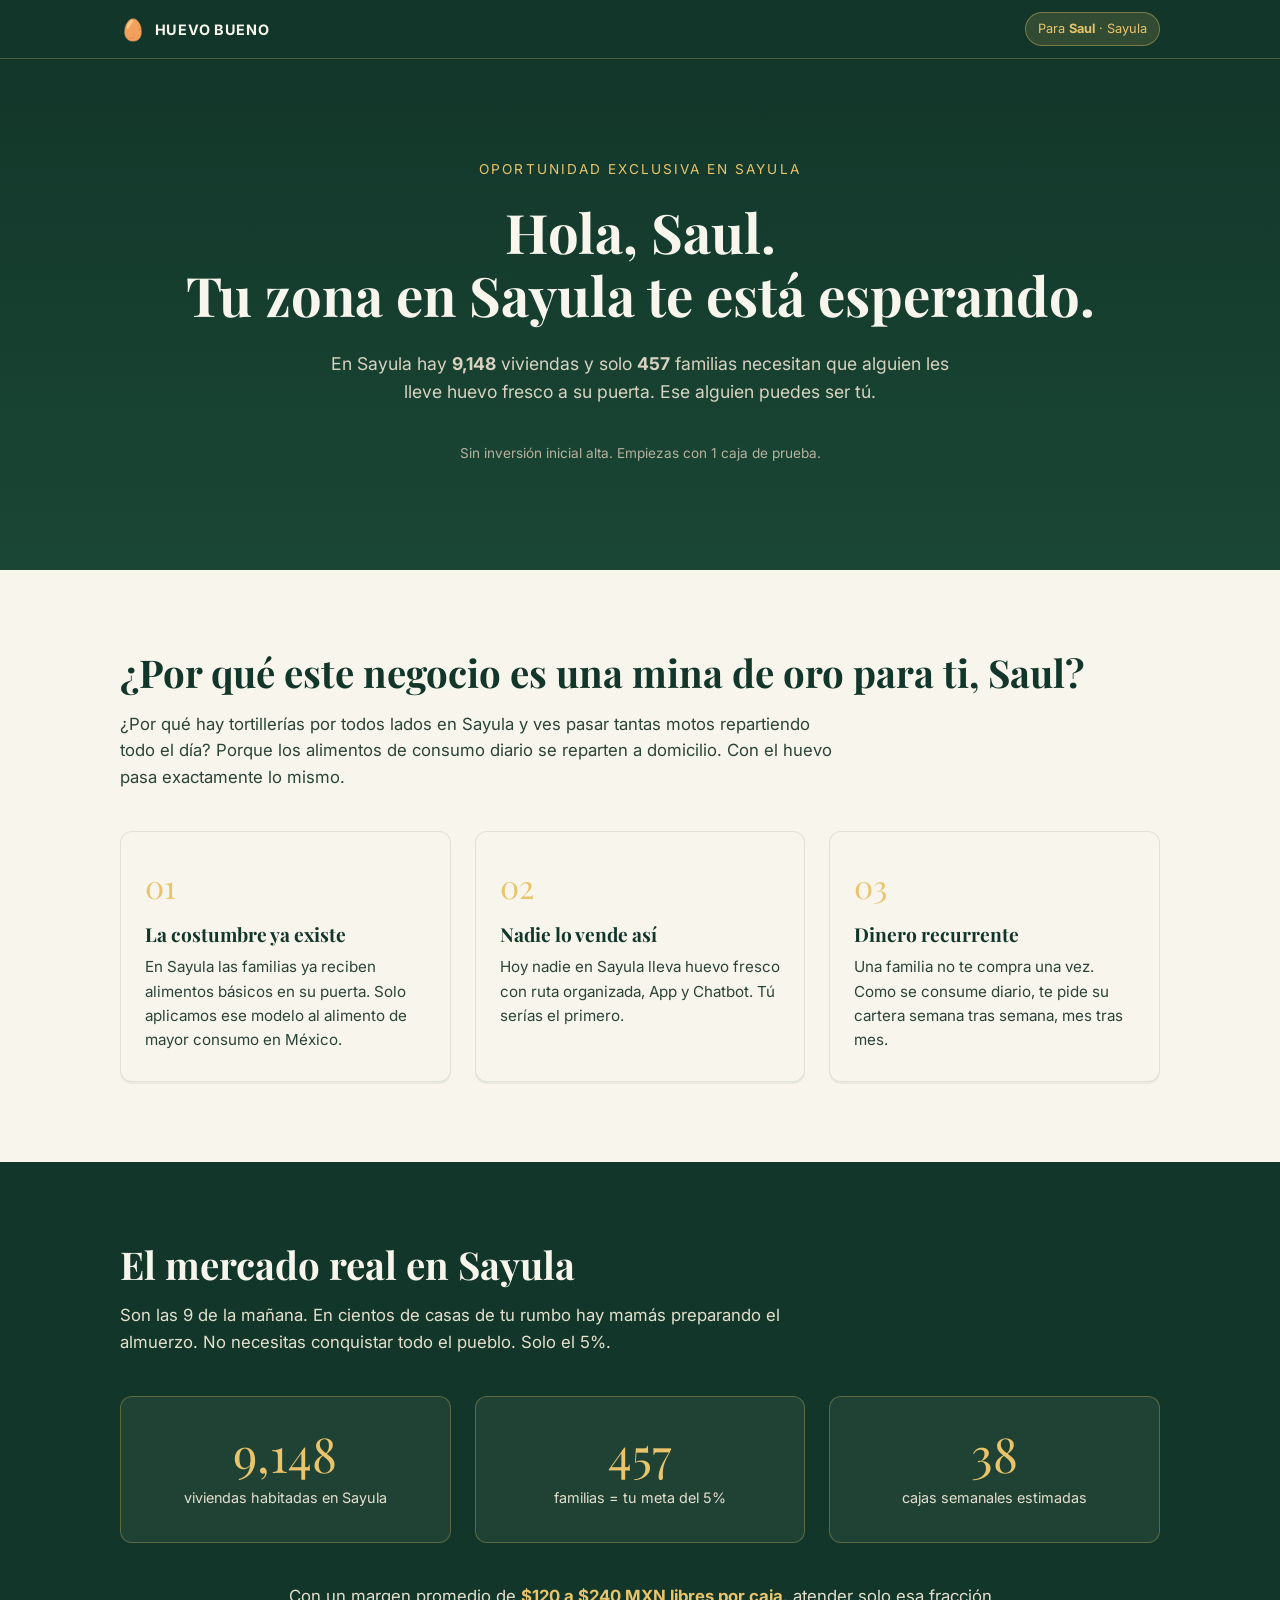
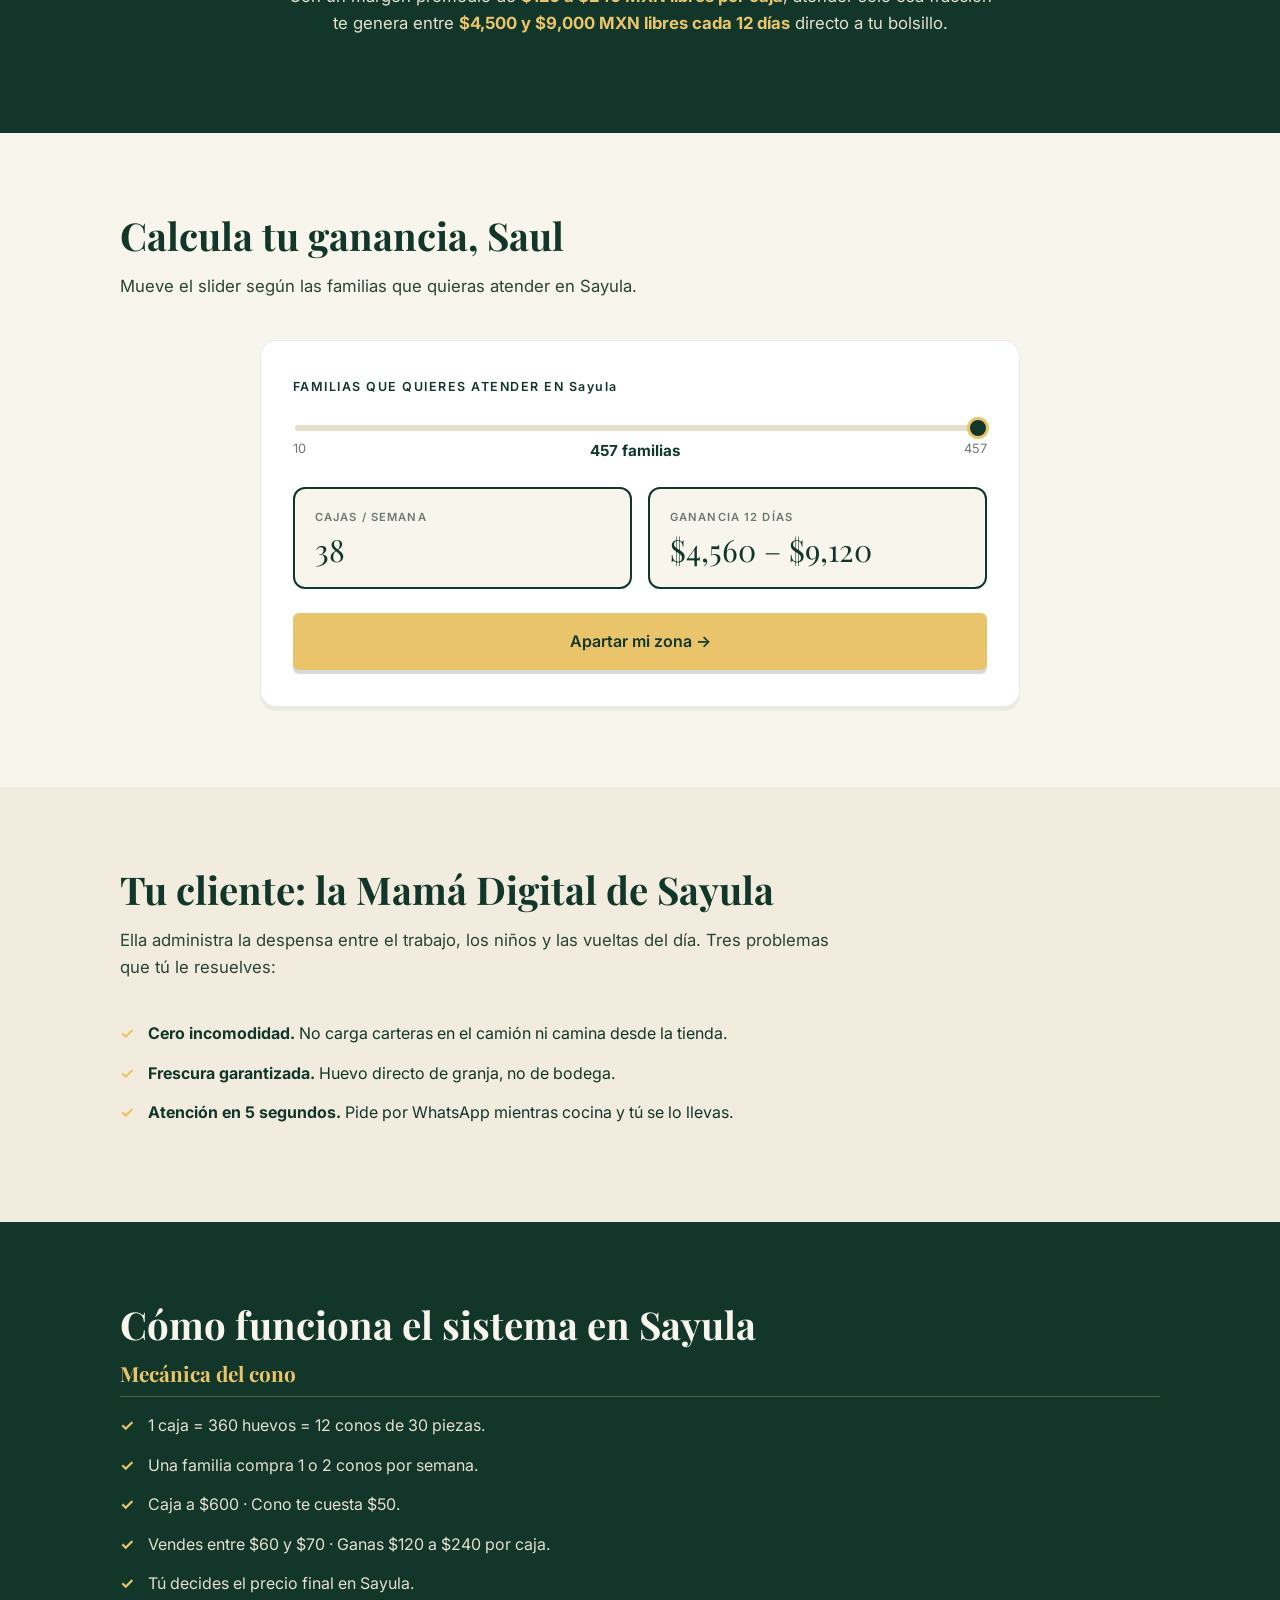
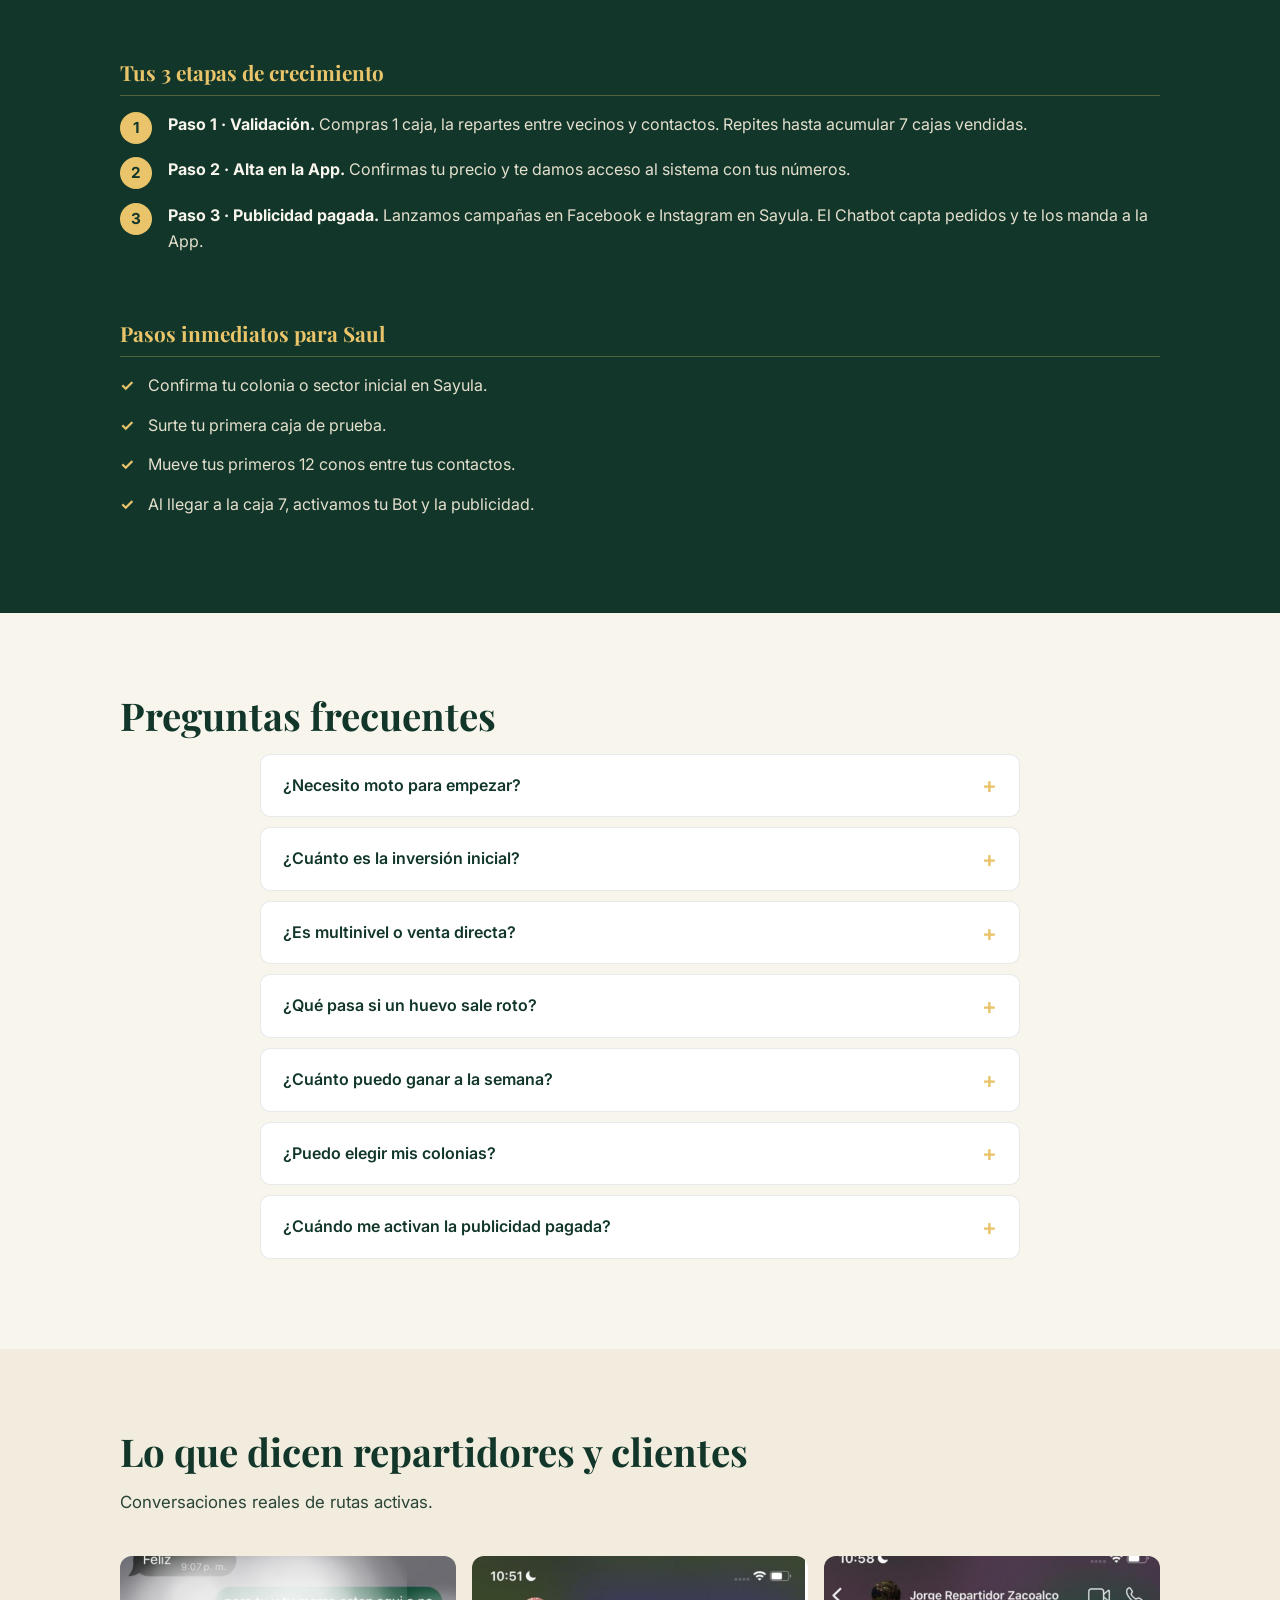
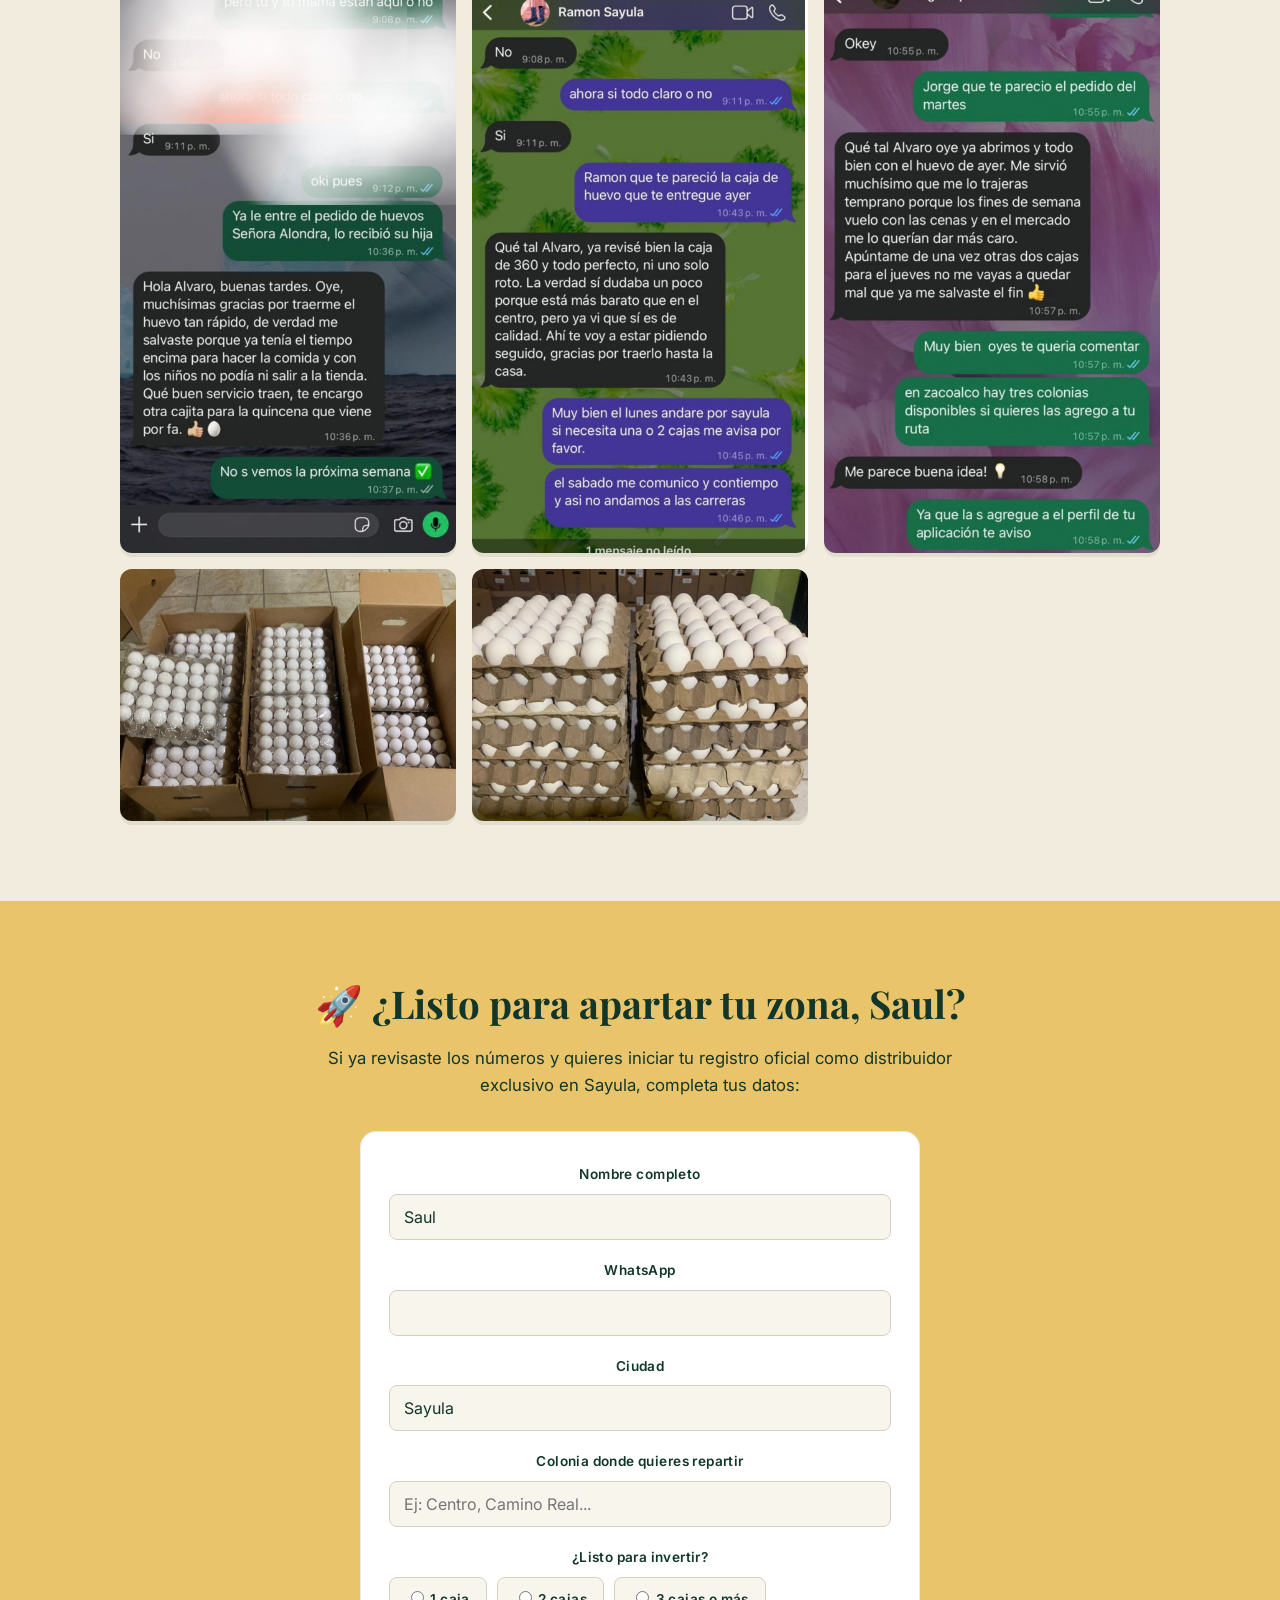
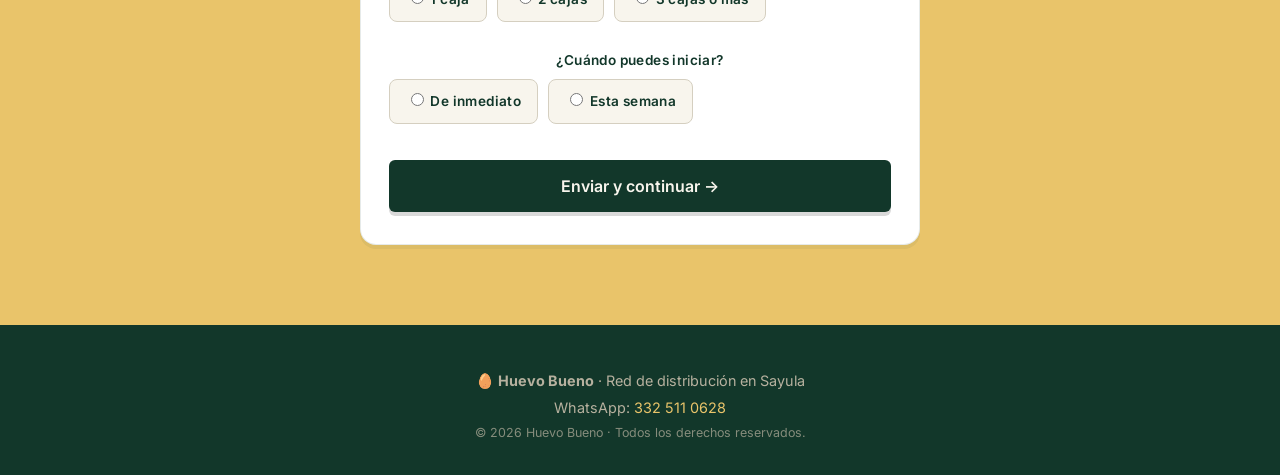
==== commit 6fa2622d: "Update index.html Formulario visible" ====
--- a/proyecto/index.html
+++ b/proyecto/index.html
@@ -251,70 +251,61 @@
       </div>
     </section>
 
-    <!-- ============ 9. CTA FINAL ============ -->
-    <section class="section section--dorado" id="cta-final">
+    
+    <!-- ============ 9. CTA FINAL + FORMULARIO ============ -->
+    <section class="section section--dorado" id="formulario">
       <div class="container cta-final">
-        <h2 class="cta-final__title">
-          🚀 ¿Listo para apartar tu zona, <span data-field="nombre">Saul</span>?
-        </h2>
-        <p class="cta-final__text">
-          Si ya revisaste los números y quieres iniciar tu registro oficial como distribuidor
-          exclusivo en <span data-field="zona">Sayula</span>, toca el botón y te contactamos por WhatsApp.
-        </p>
-        <a class="cta cta--dark" data-cta="final" href="#">
-          Completar mi registro →
-        </a>
-      </div>
-    
-    </section>
-
-    <!-- ============ FORMULARIO CALIFICADO ============ -->
-    <section class="section section--crema" id="formulario" hidden>
-      <div class="container">
-        <h2 class="section__title">Aparta tu zona, <span data-field="nombre">Saul</span></h2>
-        <p class="section__lead">Completa tus datos para coordinar tu ruta piloto.</p>
-
-        <form class="formulario" id="form-calificado" novalidate>
-          <div class="form__group">
-            <label for="f-nombre">Nombre completo</label>
-            <input type="text" id="f-nombre" name="nombre" required>
-          </div>
-
-          <div class="form__group">
-            <label for="f-whatsapp">WhatsApp</label>
-            <input type="tel" id="f-whatsapp" name="whatsapp" required inputmode="numeric">
-          </div>
-
-          <div class="form__group">
-            <label for="f-ciudad">Ciudad</label>
-            <input type="text" id="f-ciudad" name="ciudad" required>
-          </div>
-
-          <div class="form__group">
-            <label for="f-colonia">Colonia donde quieres repartir</label>
-            <input type="text" id="f-colonia" name="colonia" required placeholder="Ej: Centro, Camino Real...">
-          </div>
-
-          <div class="form__group">
-            <label>¿Listo para invertir?</label>
-            <div class="form__options">
-              <label class="form__radio"><input type="radio" name="cajas" value="1 caja" required> 1 caja</label>
-              <label class="form__radio"><input type="radio" name="cajas" value="2 cajas"> 2 cajas</label>
-              <label class="form__radio"><input type="radio" name="cajas" value="3 cajas o más"> 3 cajas o más</label>
-            </div>
-          </div>
-
-          <div class="form__group">
-            <label>¿Cuándo puedes iniciar?</label>
-            <div class="form__options">
-              <label class="form__radio"><input type="radio" name="cuando" value="De inmediato" required> De inmediato</label>
-              <label class="form__radio"><input type="radio" name="cuando" value="Esta semana"> Esta semana</label>
-            </div>
-          </div>
-
-          <button type="submit" class="cta cta--primary form__submit">Enviar y continuar →</button>
-          <p class="form__error" id="form-error" hidden></p>
-        </form>
+        <div id="bloque-form">
+          <h2 class="cta-final__title">
+            🚀 ¿Listo para apartar tu zona, <span data-field="nombre">Saul</span>?
+          </h2>
+          <p class="cta-final__text">
+            Si ya revisaste los números y quieres iniciar tu registro oficial como distribuidor
+            exclusivo en <span data-field="zona">Sayula</span>, completa tus datos:
+          </p>
+
+          <form class="formulario" id="form-calificado" novalidate>
+            <div class="form__group">
+              <label for="f-nombre">Nombre completo</label>
+              <input type="text" id="f-nombre" name="nombre" required>
+            </div>
+
+            <div class="form__group">
+              <label for="f-whatsapp">WhatsApp</label>
+              <input type="tel" id="f-whatsapp" name="whatsapp" required inputmode="numeric">
+            </div>
+
+            <div class="form__group">
+              <label for="f-ciudad">Ciudad</label>
+              <input type="text" id="f-ciudad" name="ciudad" required>
+            </div>
+
+            <div class="form__group">
+              <label for="f-colonia">Colonia donde quieres repartir</label>
+              <input type="text" id="f-colonia" name="colonia" required placeholder="Ej: Centro, Camino Real...">
+            </div>
+
+            <div class="form__group">
+              <label>¿Listo para invertir?</label>
+              <div class="form__options">
+                <label class="form__radio"><input type="radio" name="cajas" value="1 caja" required> 1 caja</label>
+                <label class="form__radio"><input type="radio" name="cajas" value="2 cajas"> 2 cajas</label>
+                <label class="form__radio"><input type="radio" name="cajas" value="3 cajas o más"> 3 cajas o más</label>
+              </div>
+            </div>
+
+            <div class="form__group">
+              <label>¿Cuándo puedes iniciar?</label>
+              <div class="form__options">
+                <label class="form__radio"><input type="radio" name="cuando" value="De inmediato" required> De inmediato</label>
+                <label class="form__radio"><input type="radio" name="cuando" value="Esta semana"> Esta semana</label>
+              </div>
+            </div>
+
+            <button type="submit" class="cta cta--dark form__submit">Enviar y continuar →</button>
+            <p class="form__error" id="form-error" hidden></p>
+          </form>
+        </div>
       </div>
     </section>
 
@@ -357,4 +348,4 @@
 
   <script src="js/script.js"></script>
 </body>
-</html>+</html>
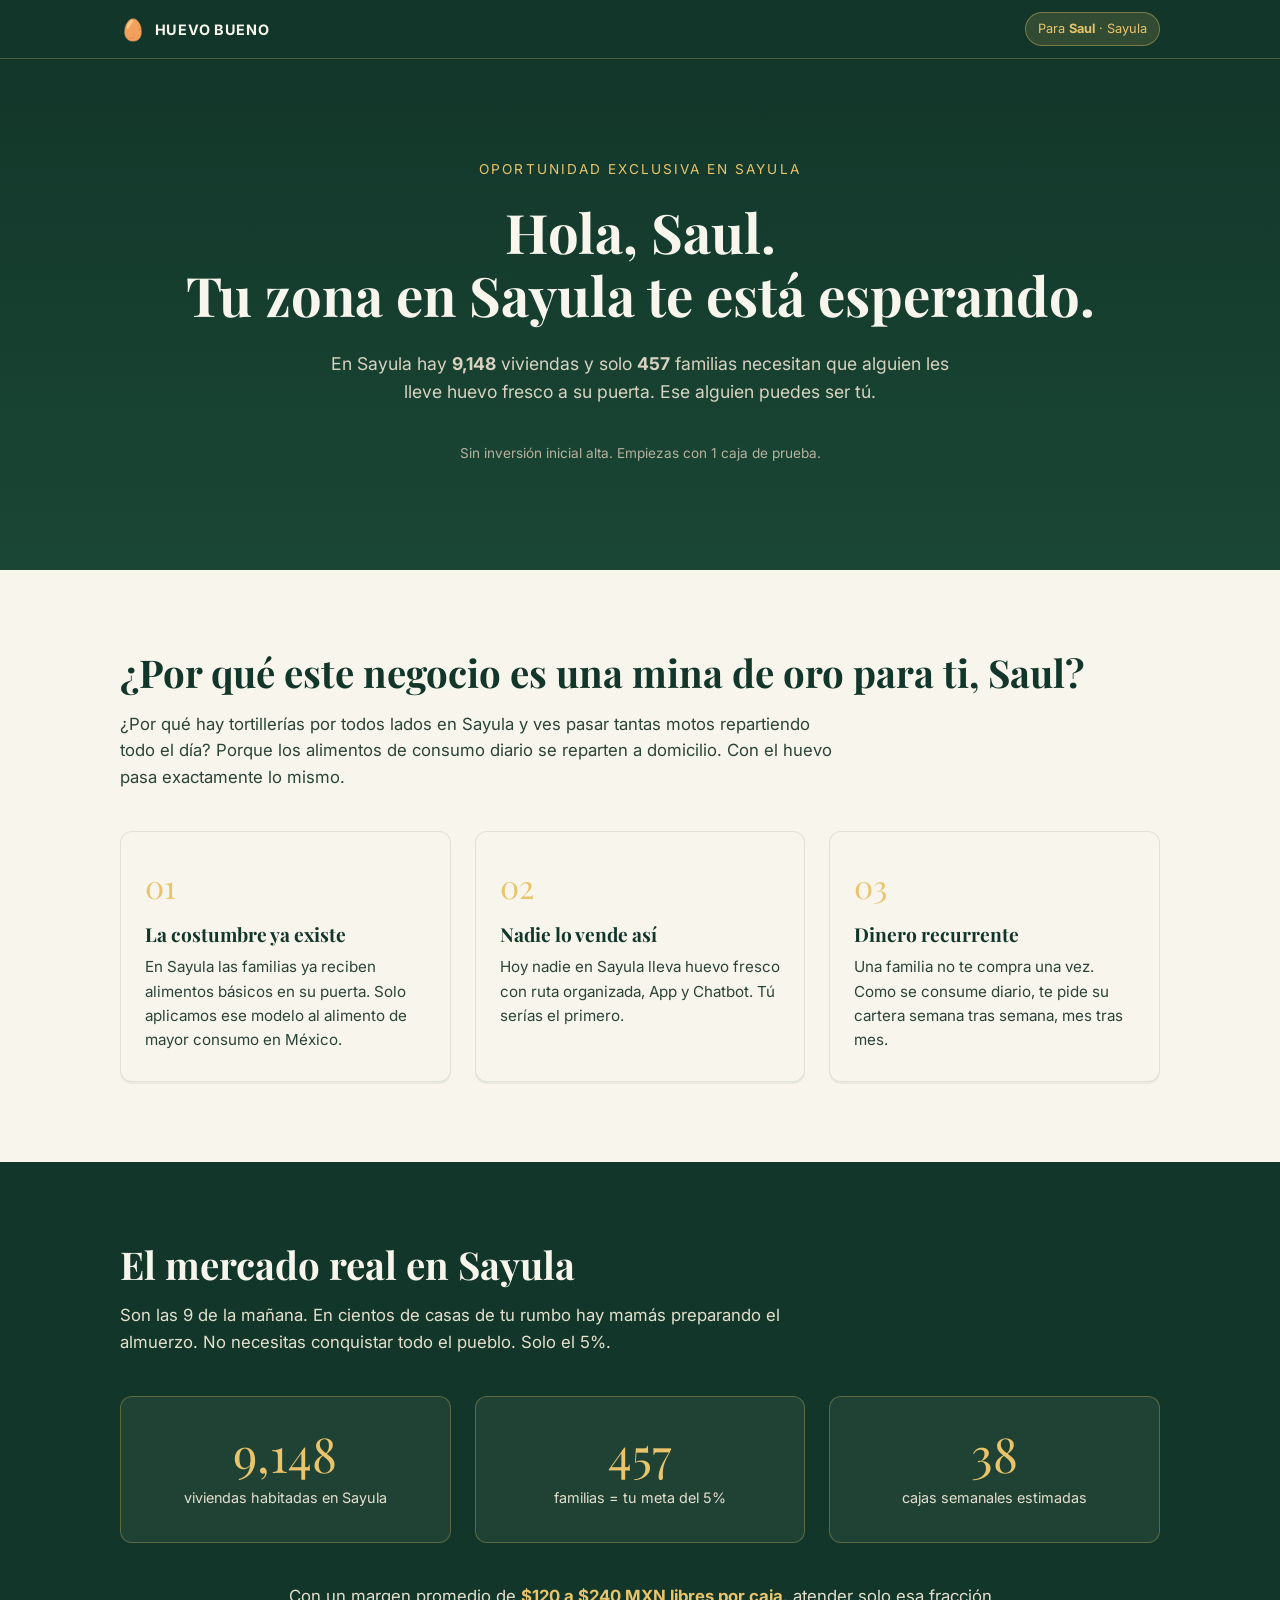
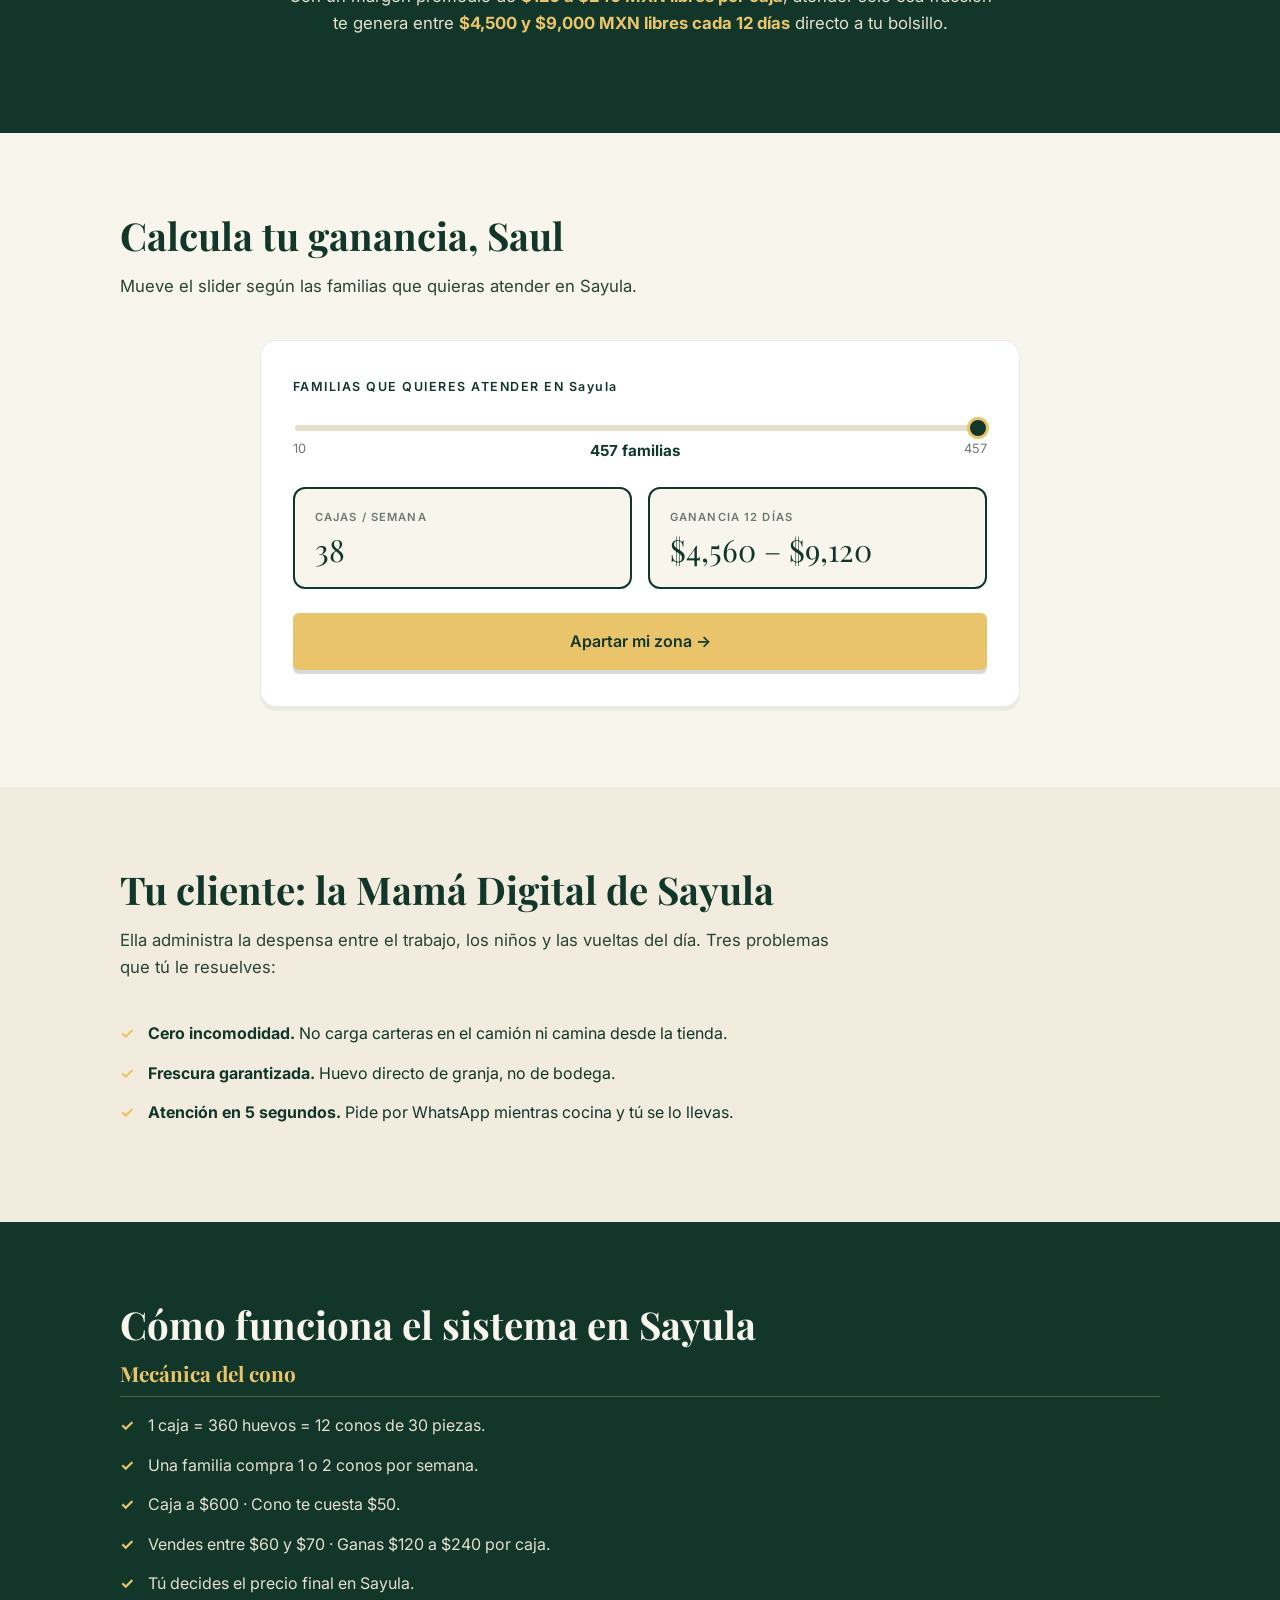
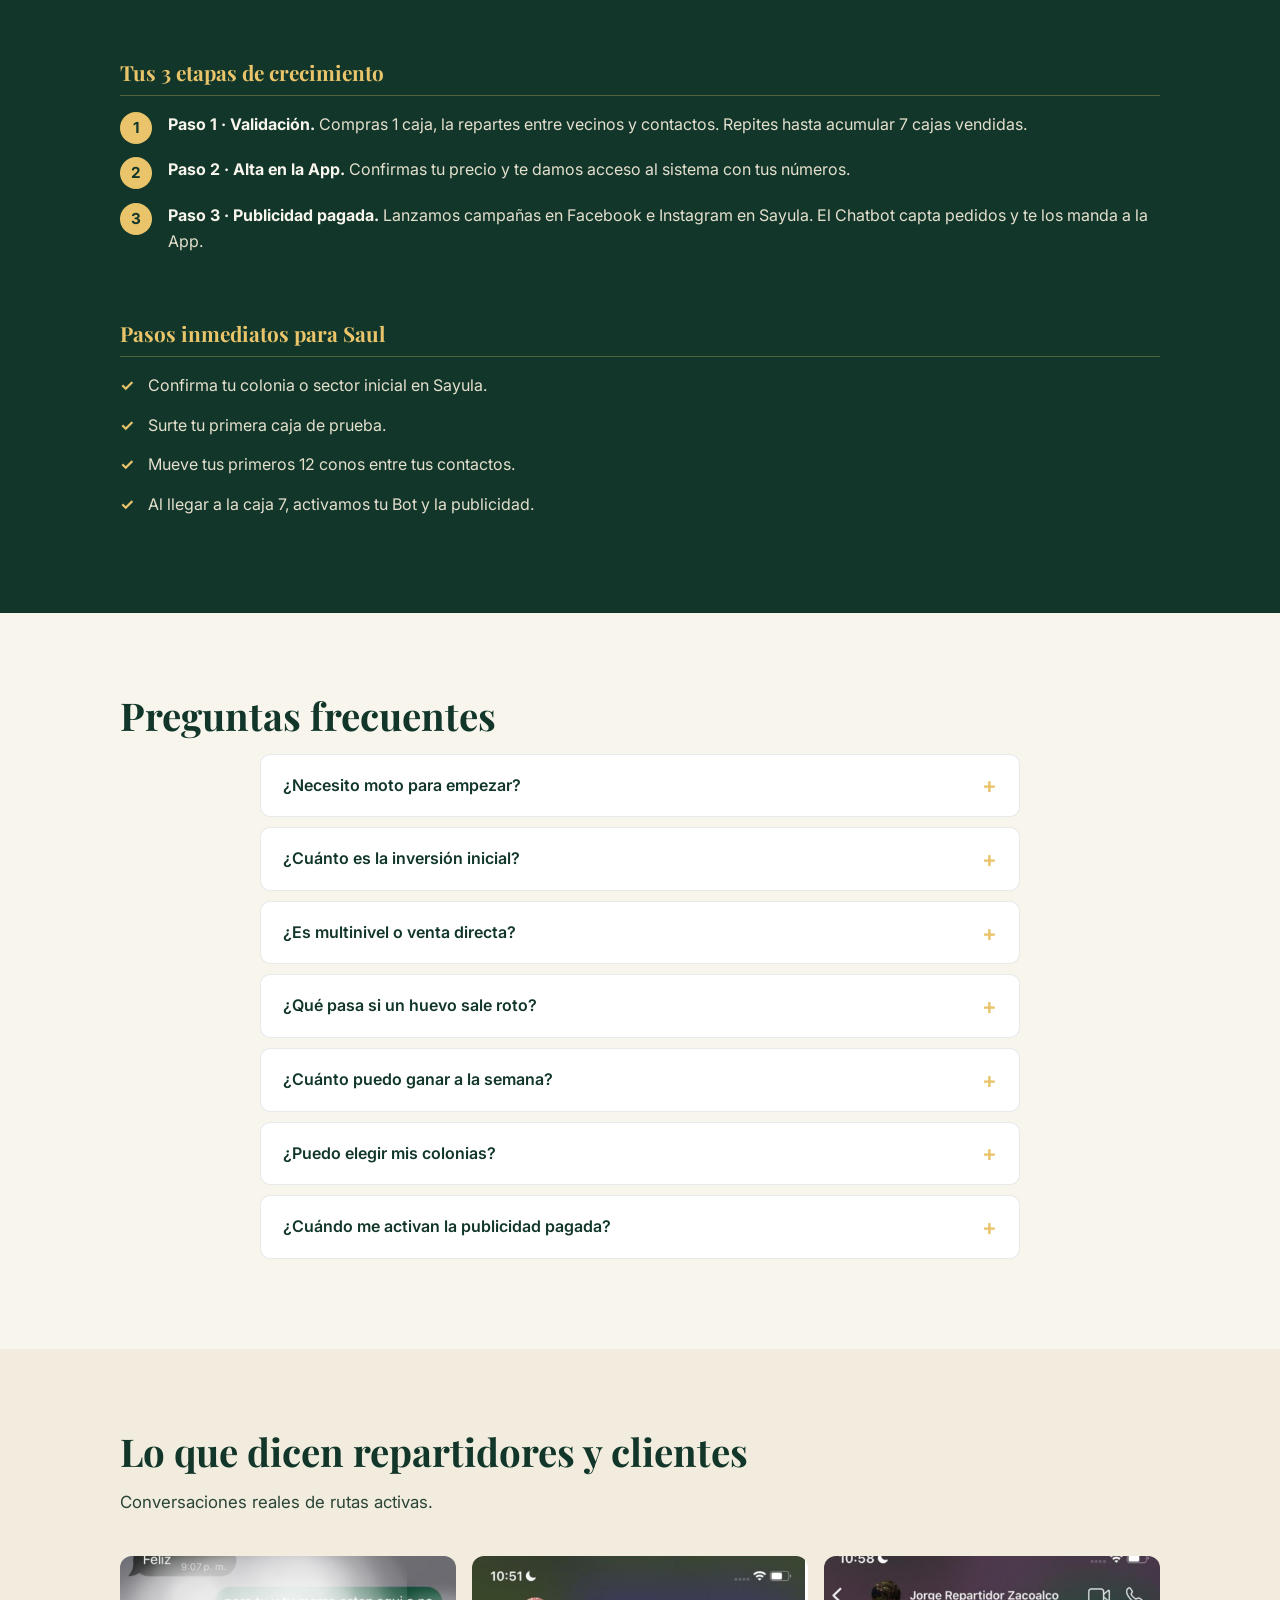
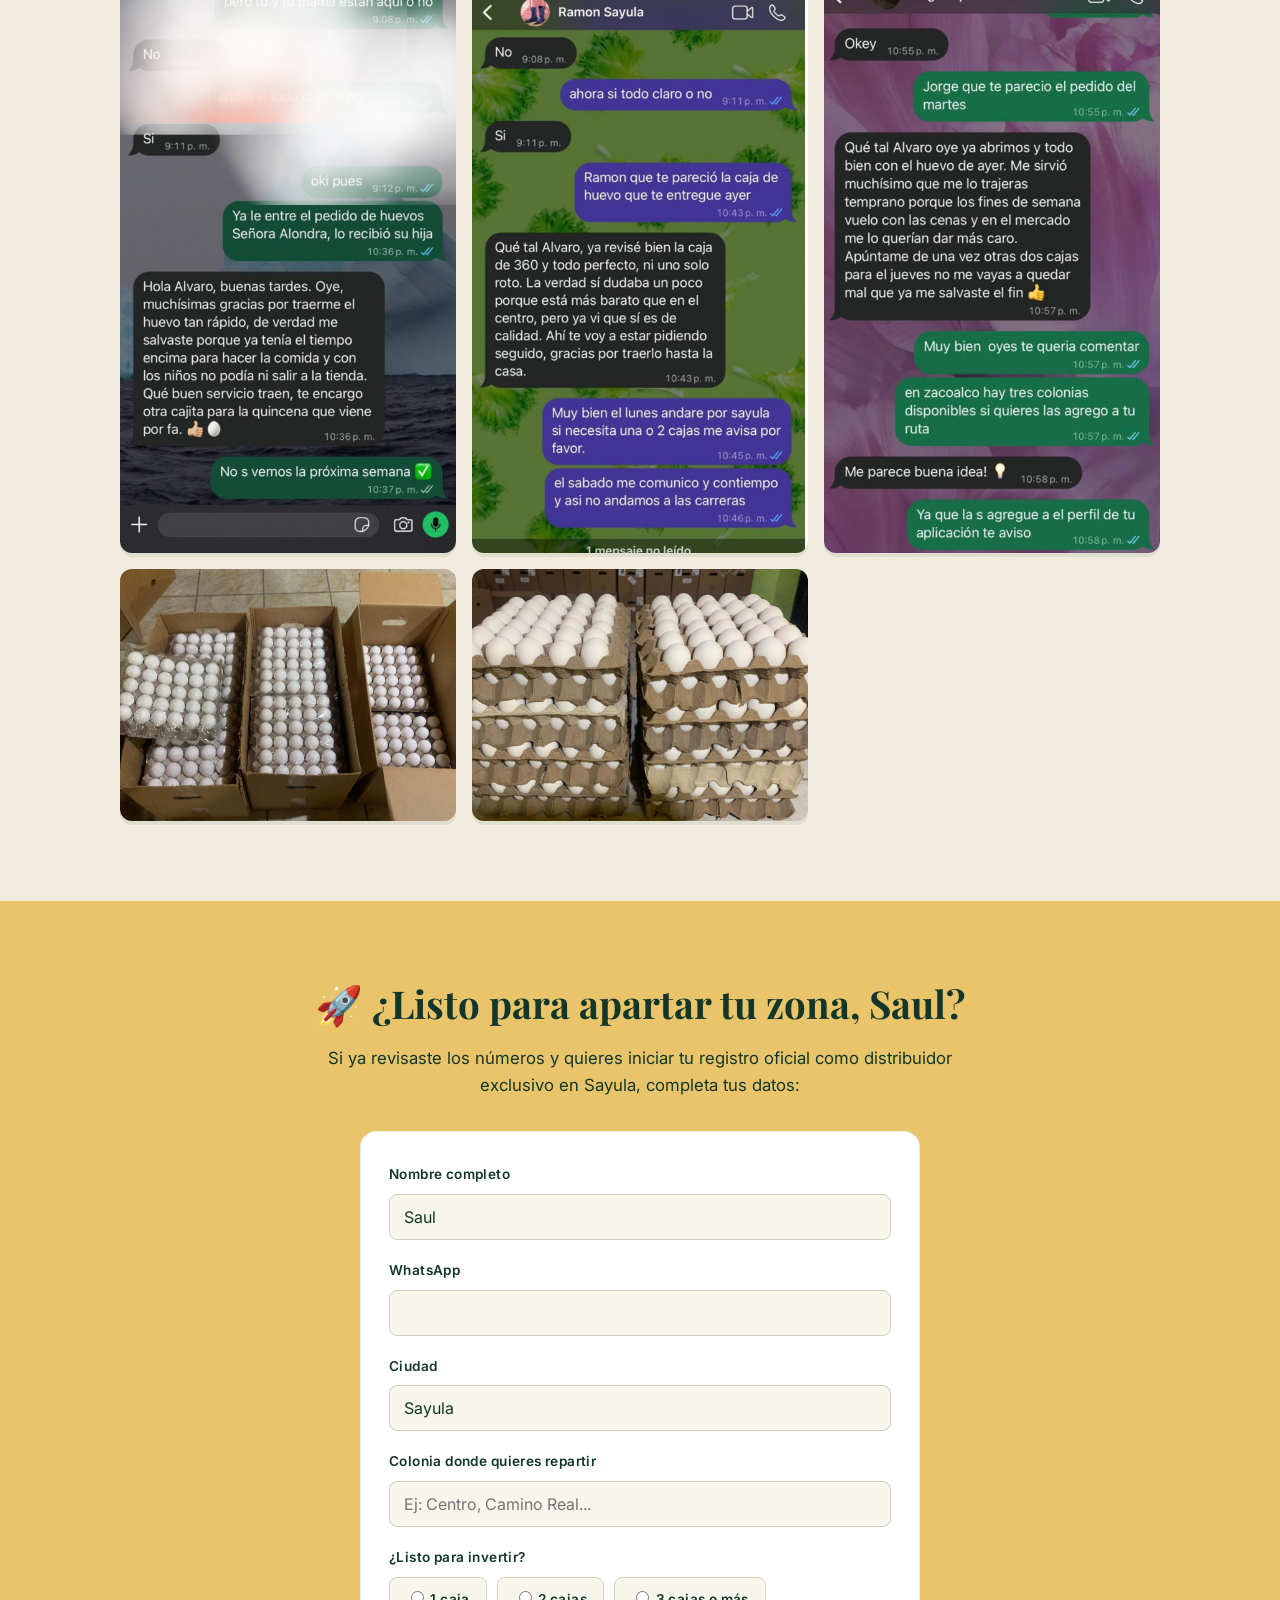
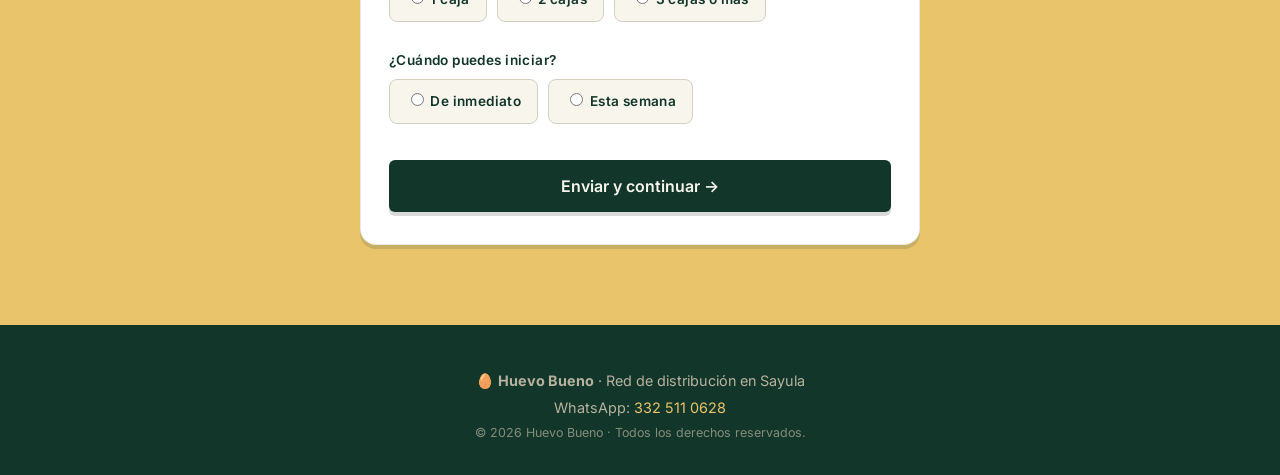
==== commit bcebd286: "Update index.html" ====
--- a/proyecto/index.html
+++ b/proyecto/index.html
@@ -346,6 +346,7 @@
 
   
 
-  <script src="js/script.js"></script>
+ 
+  <script src="js/script.js?v=3"></script>
 </body>
 </html>
--- a/proyecto/styles.css
+++ b/proyecto/styles.css
@@ -472,6 +472,7 @@
 .cta-final {
   text-align: center;
   max-width: 720px;
+  margin: 0 auto;
 }
 
 .cta-final__title {
@@ -496,32 +497,6 @@
 .footer a { color: #E9C46A; }
 .footer__small { font-size: 0.78rem; opacity: 0.7; margin-top: 16px; }
 
-/* ============ WHATSAPP FLOTANTE ============ */
-.wapp {
-  position: fixed;
-  right: 20px;
-  bottom: 20px;
-  width: 58px;
-  height: 58px;
-  border-radius: 50%;
-  background-color: #25D366;
-  color: #FFFFFF;
-  display: flex;
-  align-items: center;
-  justify-content: center;
-  box-shadow: 0 6px 16px rgba(0,0,0,0.25);
-  z-index: 100;
-  opacity: 0;
-  transform: translateY(20px);
-  pointer-events: none;
-  transition: opacity 0.3s ease, transform 0.3s ease;
-}
-.wapp.is-visible {
-  opacity: 1;
-  transform: translateY(0);
-  pointer-events: auto;
-}
-.wapp:hover { transform: translateY(-3px); }
 
 /* ============ RESPONSIVE ============ */
 @media (max-width: 780px) {
@@ -538,6 +513,7 @@
   .calc { padding: 24px 18px; }
 }
 
+
 /* ============ FORMULARIO CALIFICADO ============ */
 .formulario {
   max-width: 560px;
@@ -546,7 +522,8 @@
   border: 1px solid rgba(18, 55, 42, 0.1);
   border-radius: 16px;
   padding: 32px 28px;
-  box-shadow: 0 4px 0 rgba(18, 55, 42, 0.06);
+  box-shadow: 0 4px 0 rgba(18, 55, 42, 0.15);
+  text-align: left;
 }
 
 .form__group { margin-bottom: 20px; }
@@ -626,6 +603,7 @@
 .gracias {
   text-align: center;
   max-width: 640px;
+  margin: 0 auto;
 }
 
 .gracias__check {
@@ -657,4 +635,4 @@
   display: block;
   text-align: center;
   font-size: 1rem;
-}+}
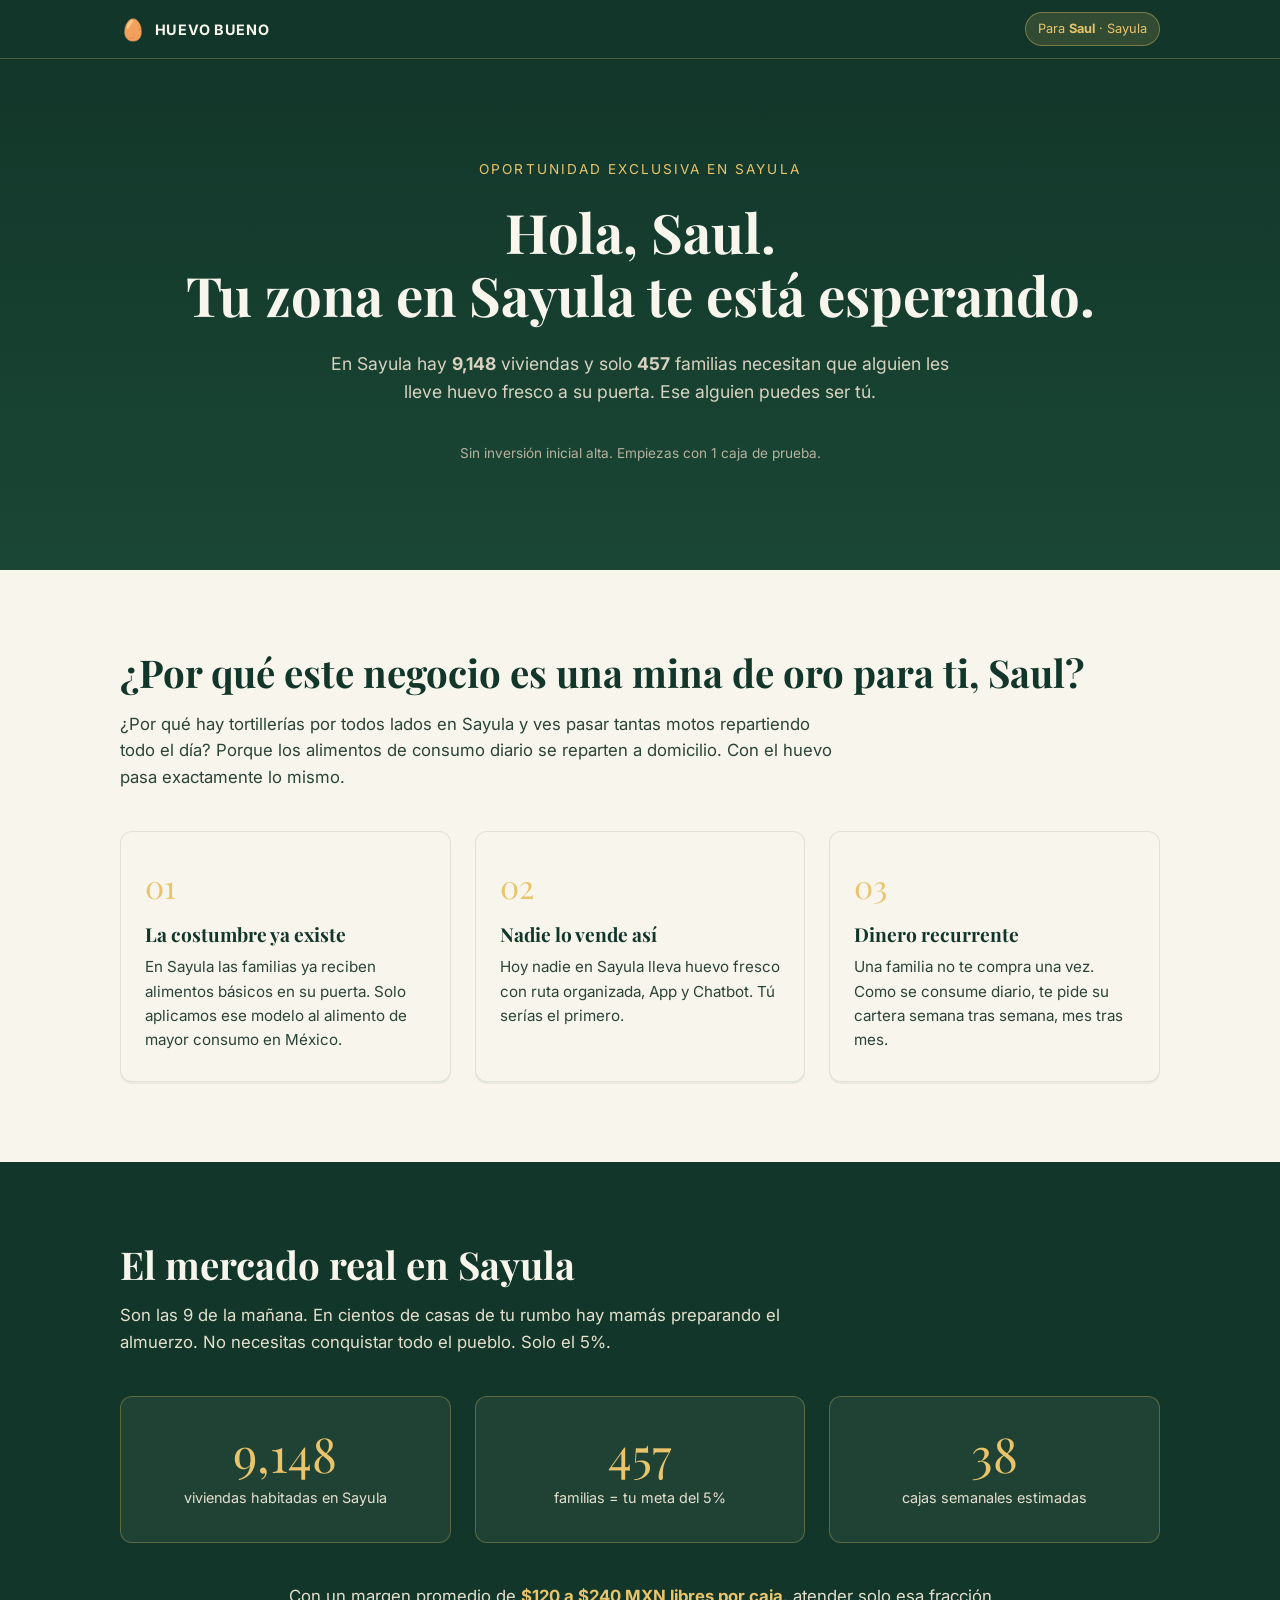
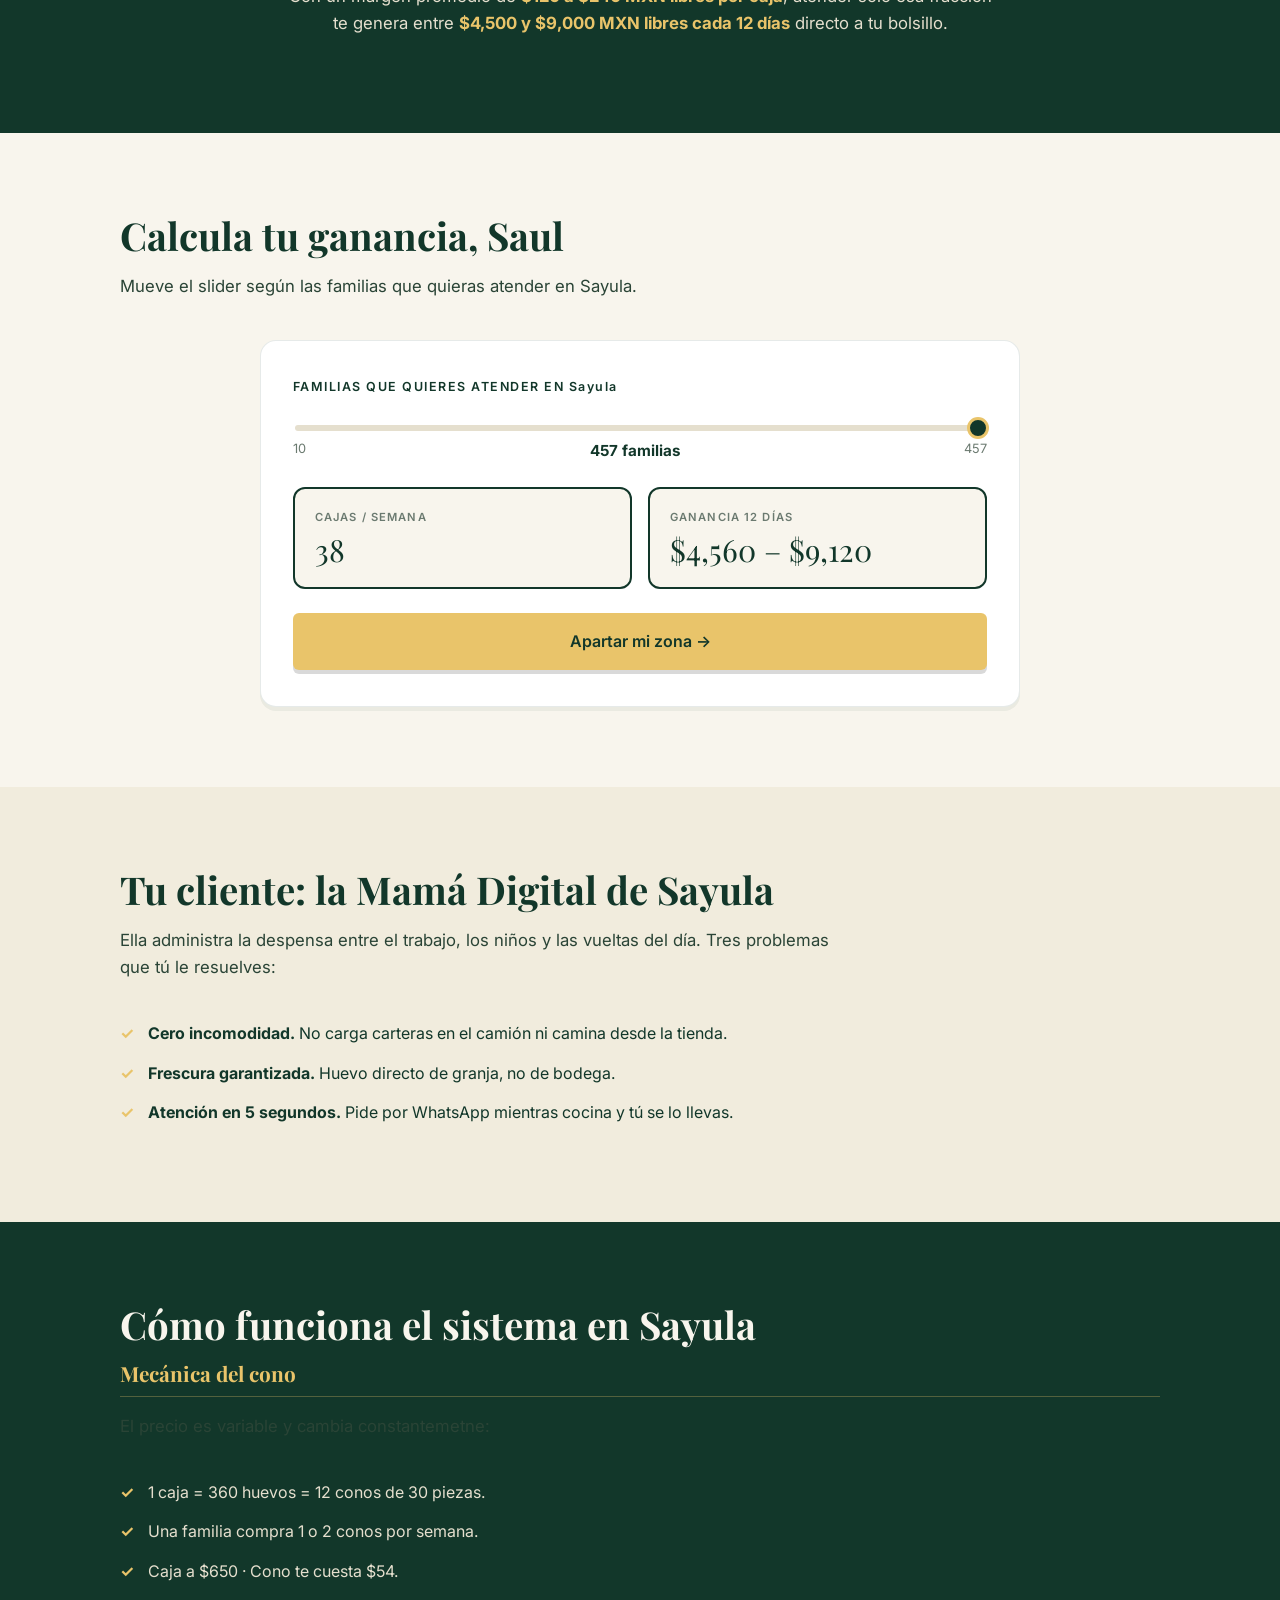
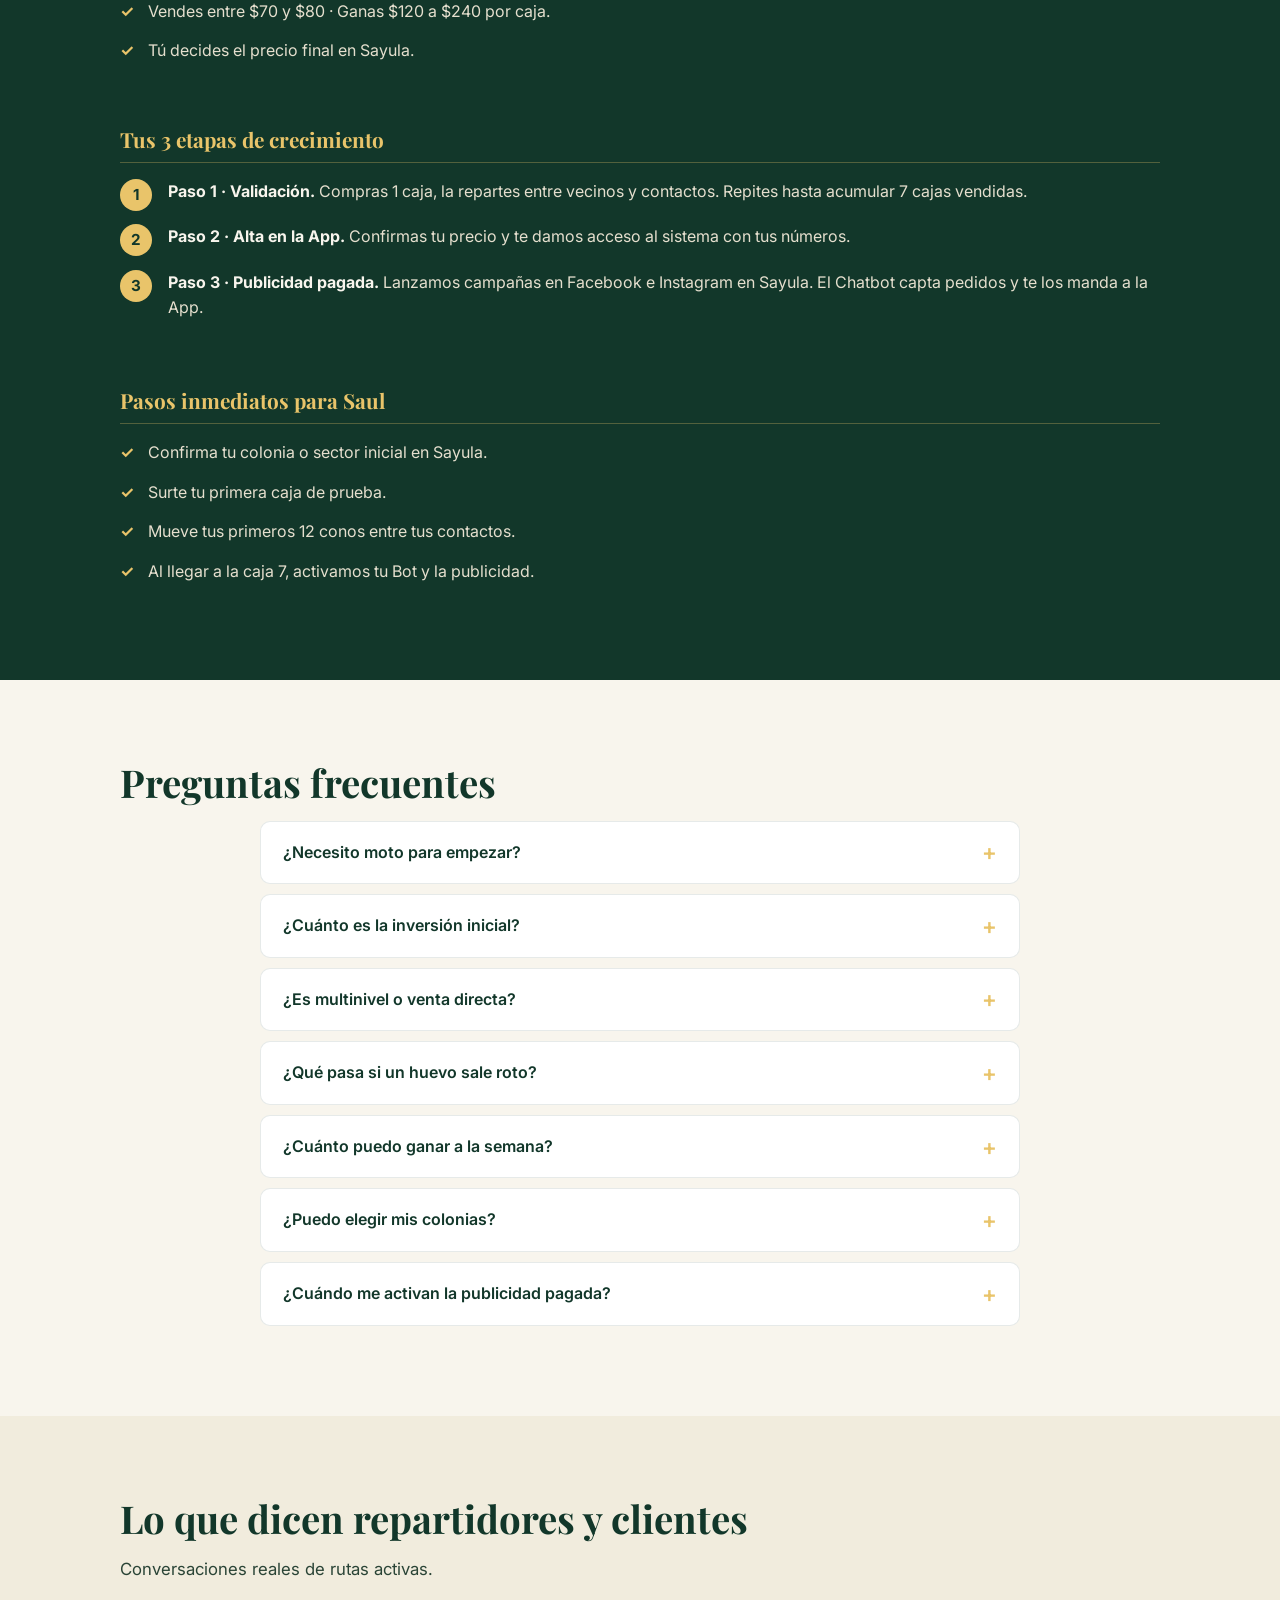
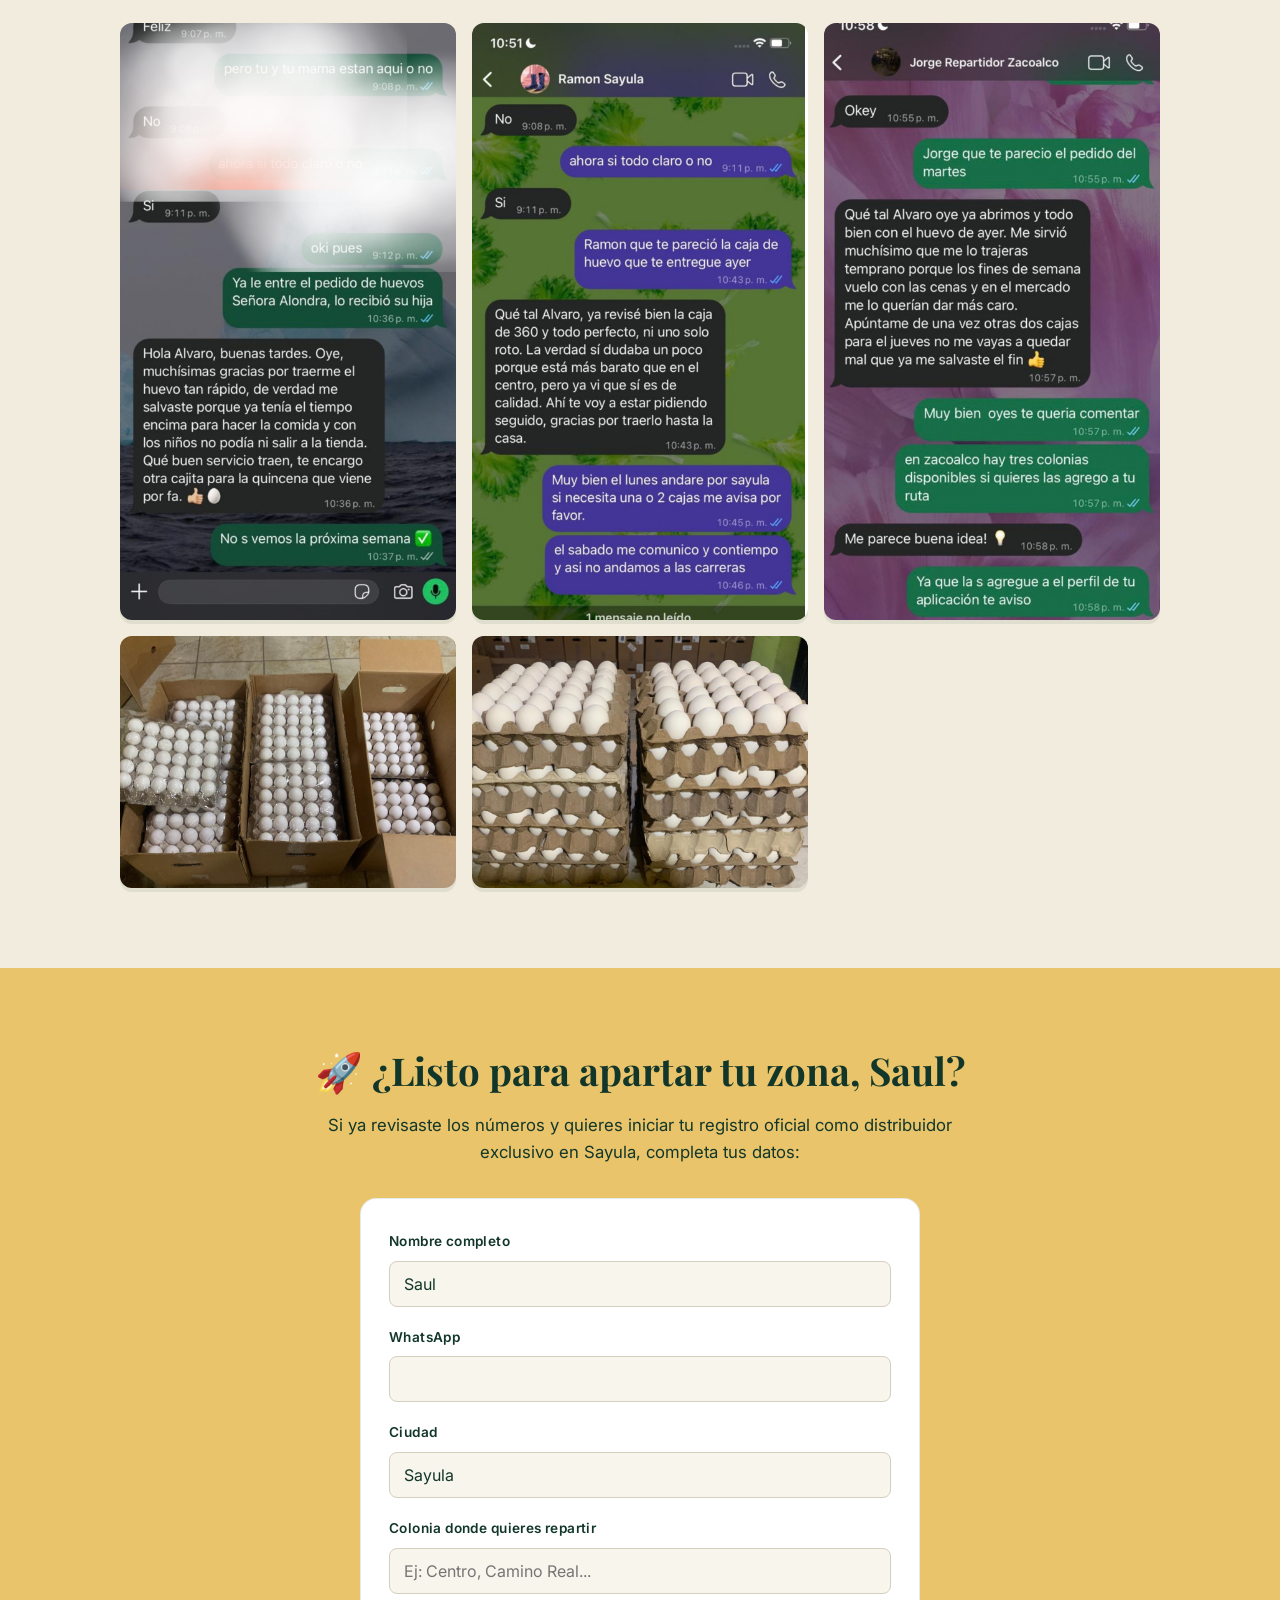
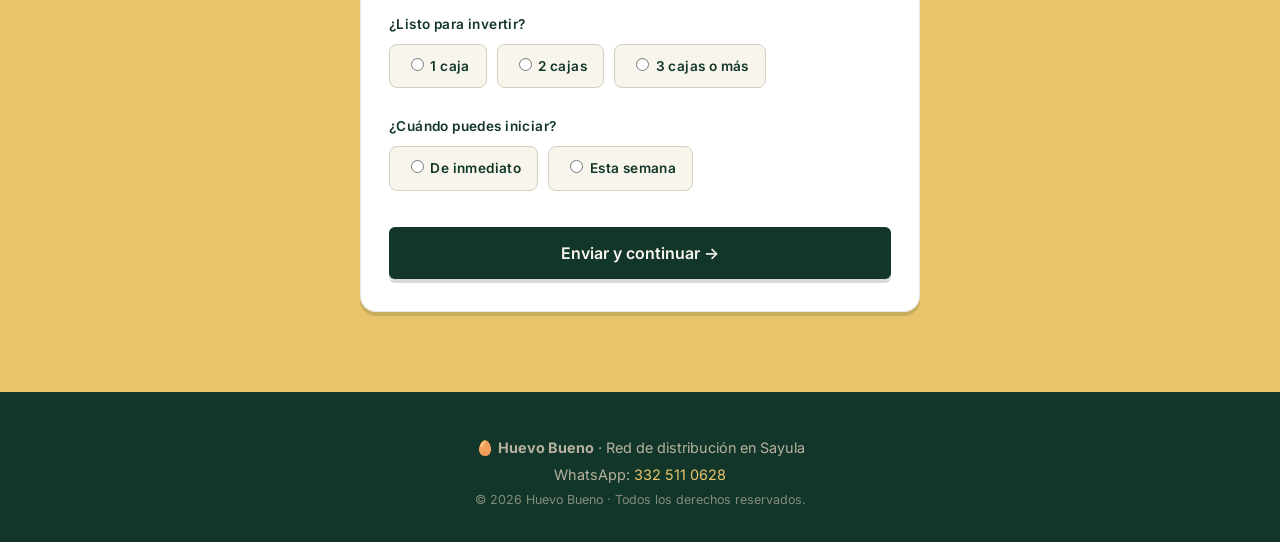
==== commit a72bedb8: "Update index.html" ====
--- a/proyecto/index.html
+++ b/proyecto/index.html
@@ -164,12 +164,14 @@
 
         <div class="mecanica">
           <div class="mecanica__block">
-            <h3 class="mecanica__sub">Mecánica del cono</h3>
+            <h3 class="mecanica__sub">Mecánica del cono</h3>   <p class="section__lead">
+          El precio es variable y cambia constantemetne:
+        </p>
             <ul class="bullets bullets--light">
               <li>1 caja = 360 huevos = 12 conos de 30 piezas.</li>
               <li>Una familia compra 1 o 2 conos por semana.</li>
-              <li>Caja a $600 · Cono te cuesta $50.</li>
-              <li>Vendes entre $60 y $70 · Ganas $120 a $240 por caja.</li>
+              <li>Caja a $650 · Cono te cuesta $54.</li>
+              <li>Vendes entre $70 y $80 · Ganas $120 a $240 por caja.</li>
               <li>Tú decides el precio final en <span data-field="zona">Sayula</span>.</li>
             </ul>
           </div>
@@ -347,6 +349,6 @@
   
 
  
-  <script src="js/script.js?v=3"></script>
+  <script src="js/script.js?v=4"></script>
 </body>
 </html>
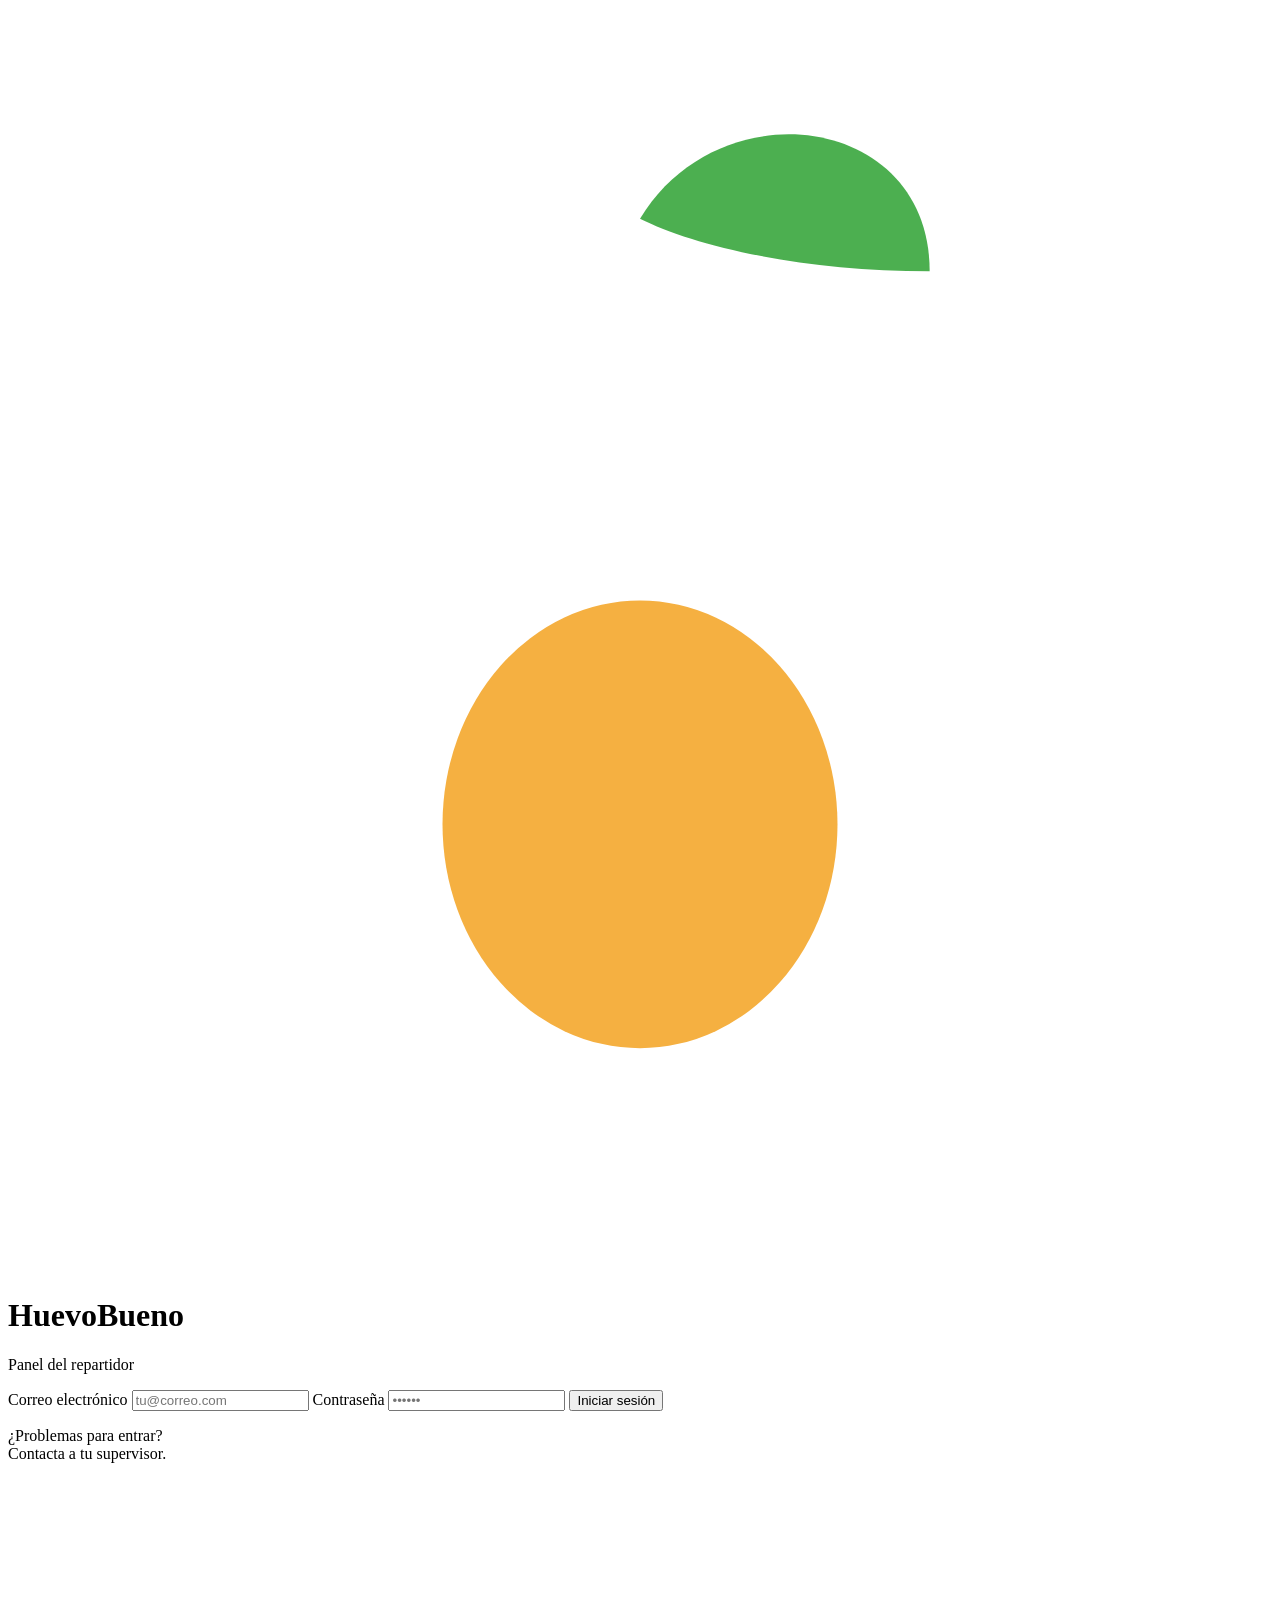
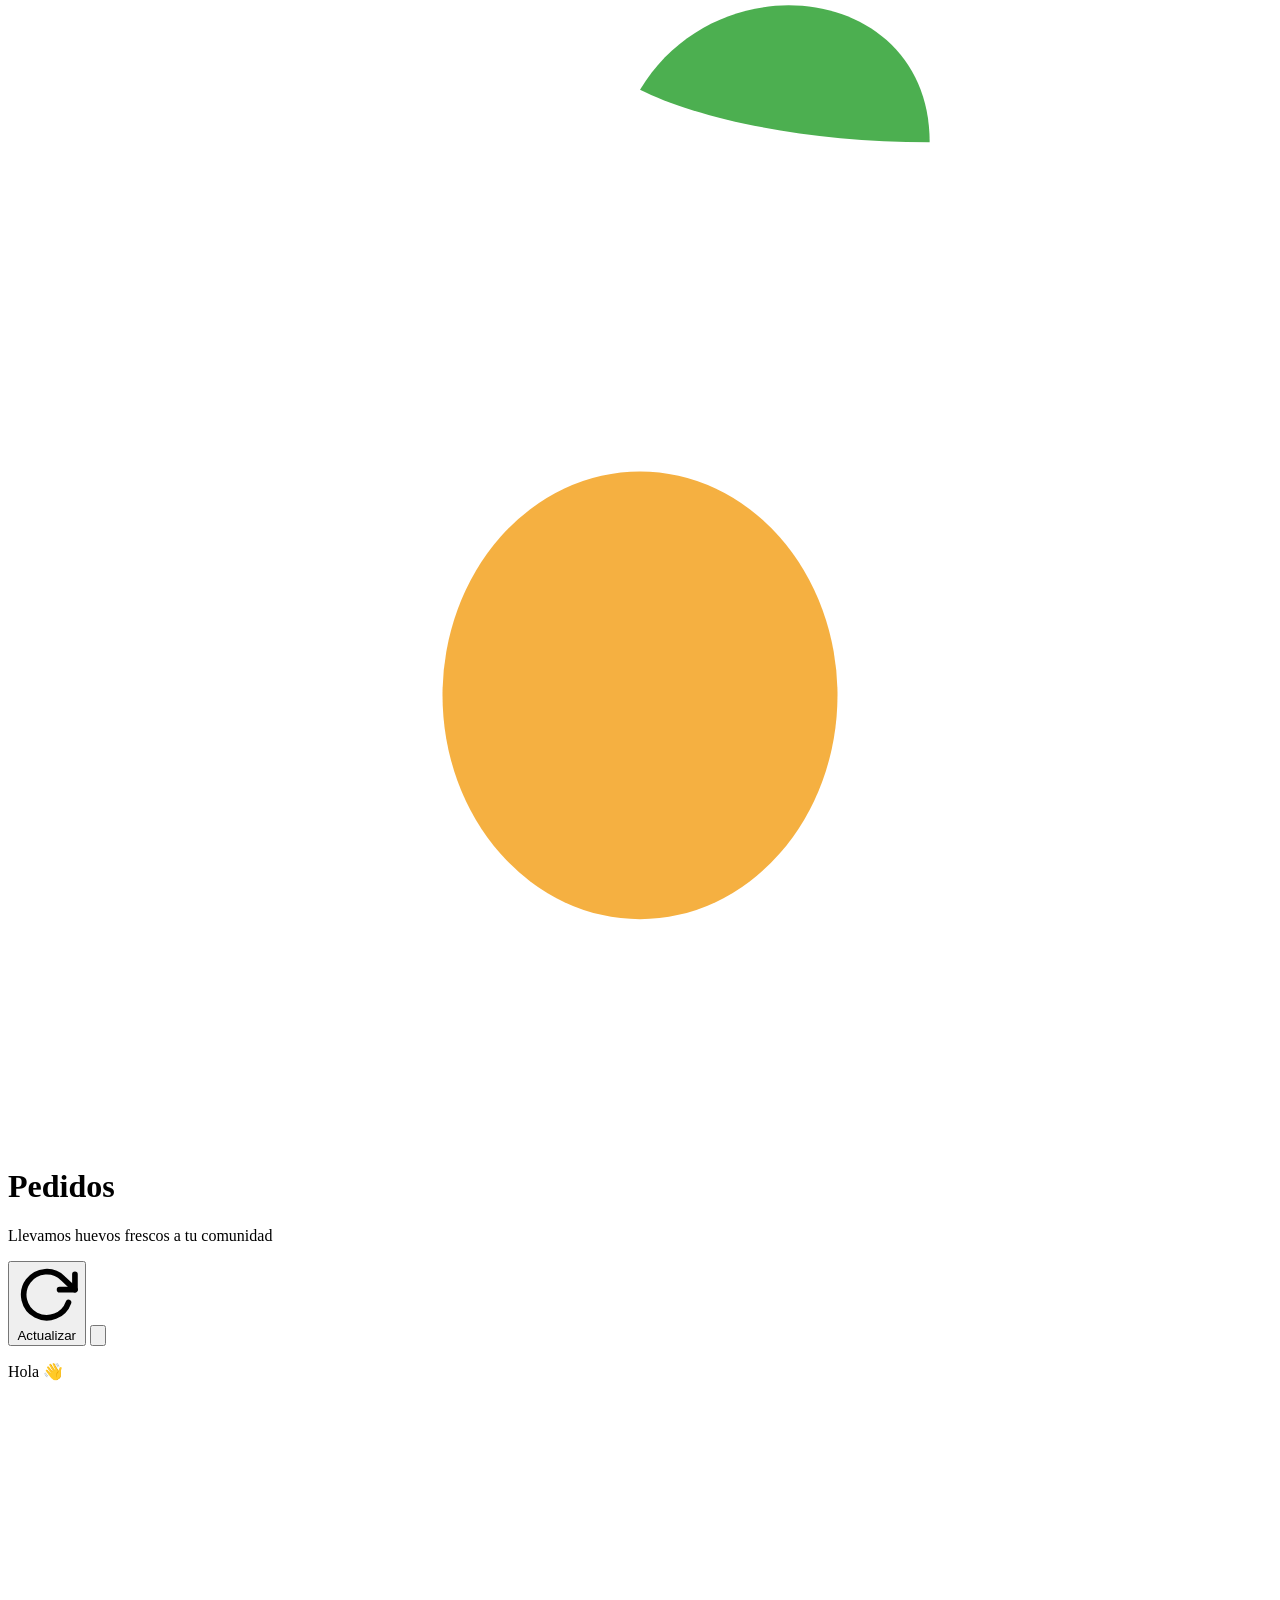
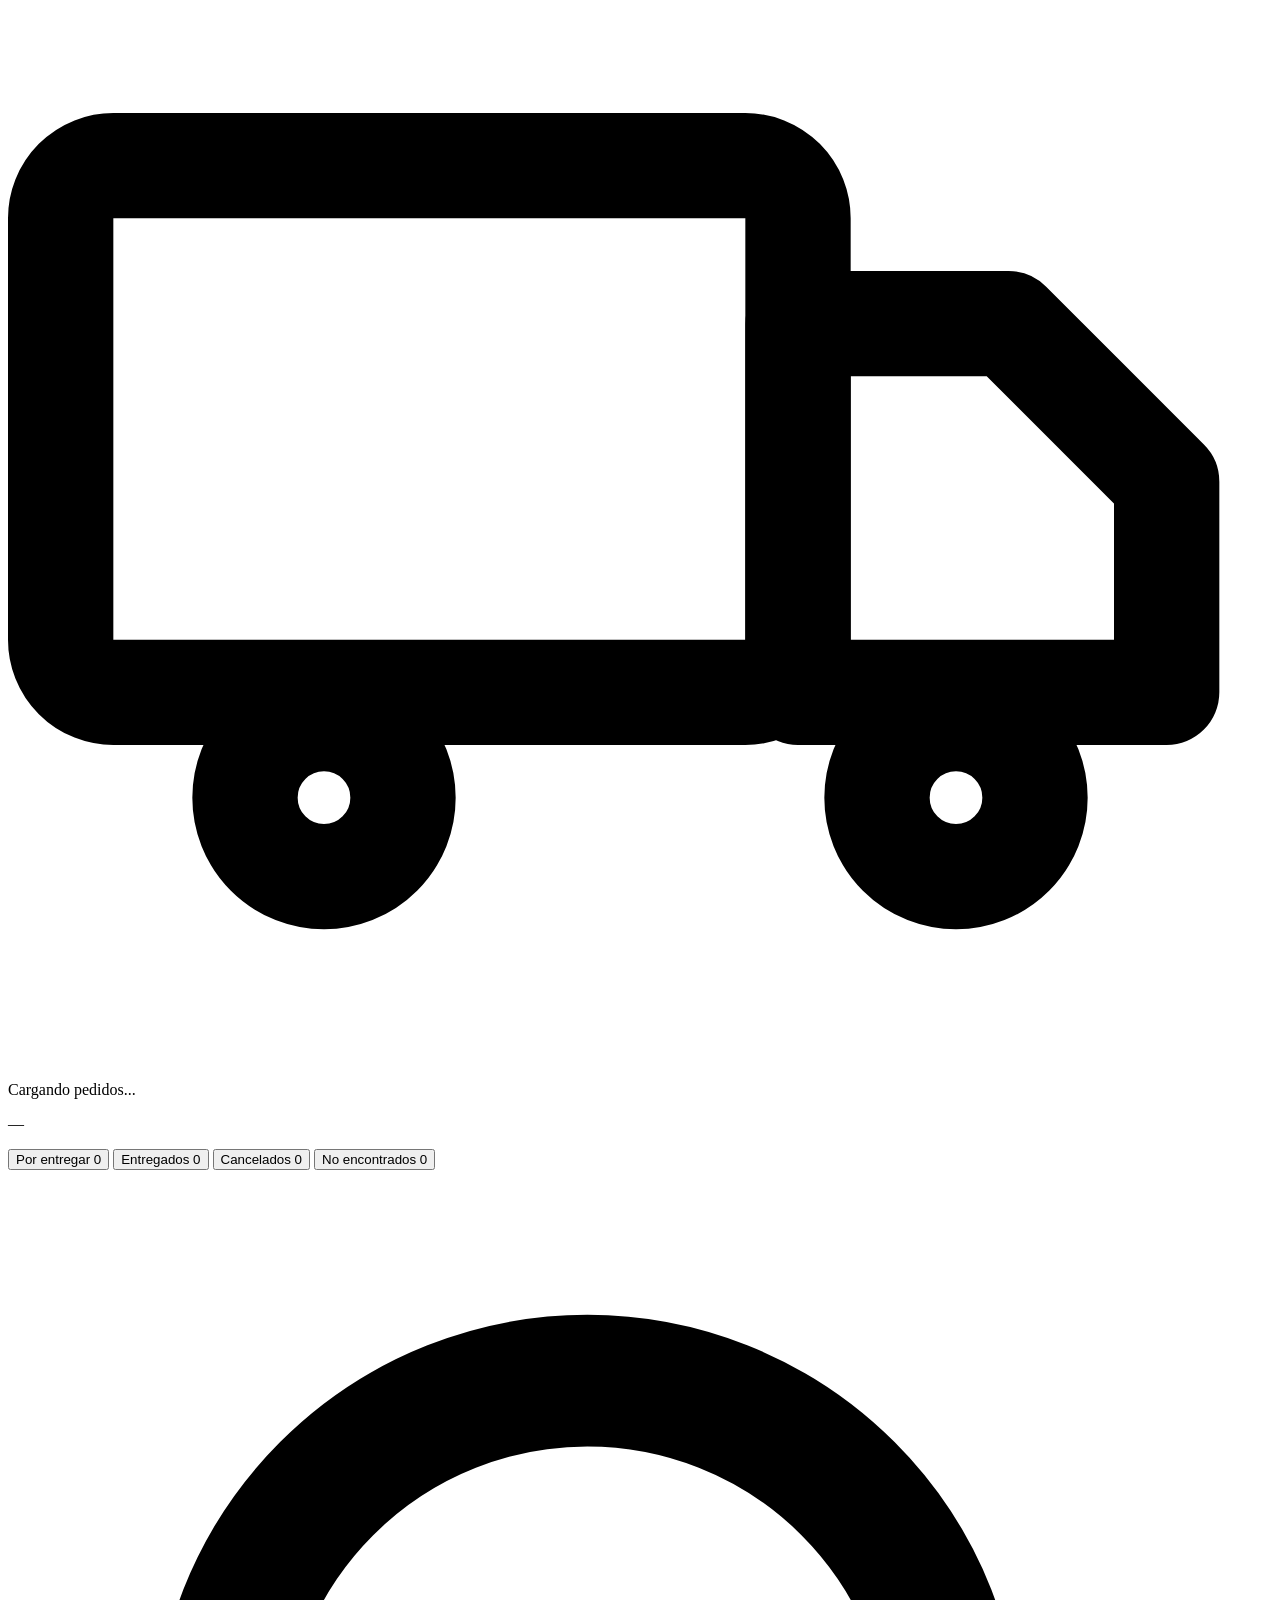
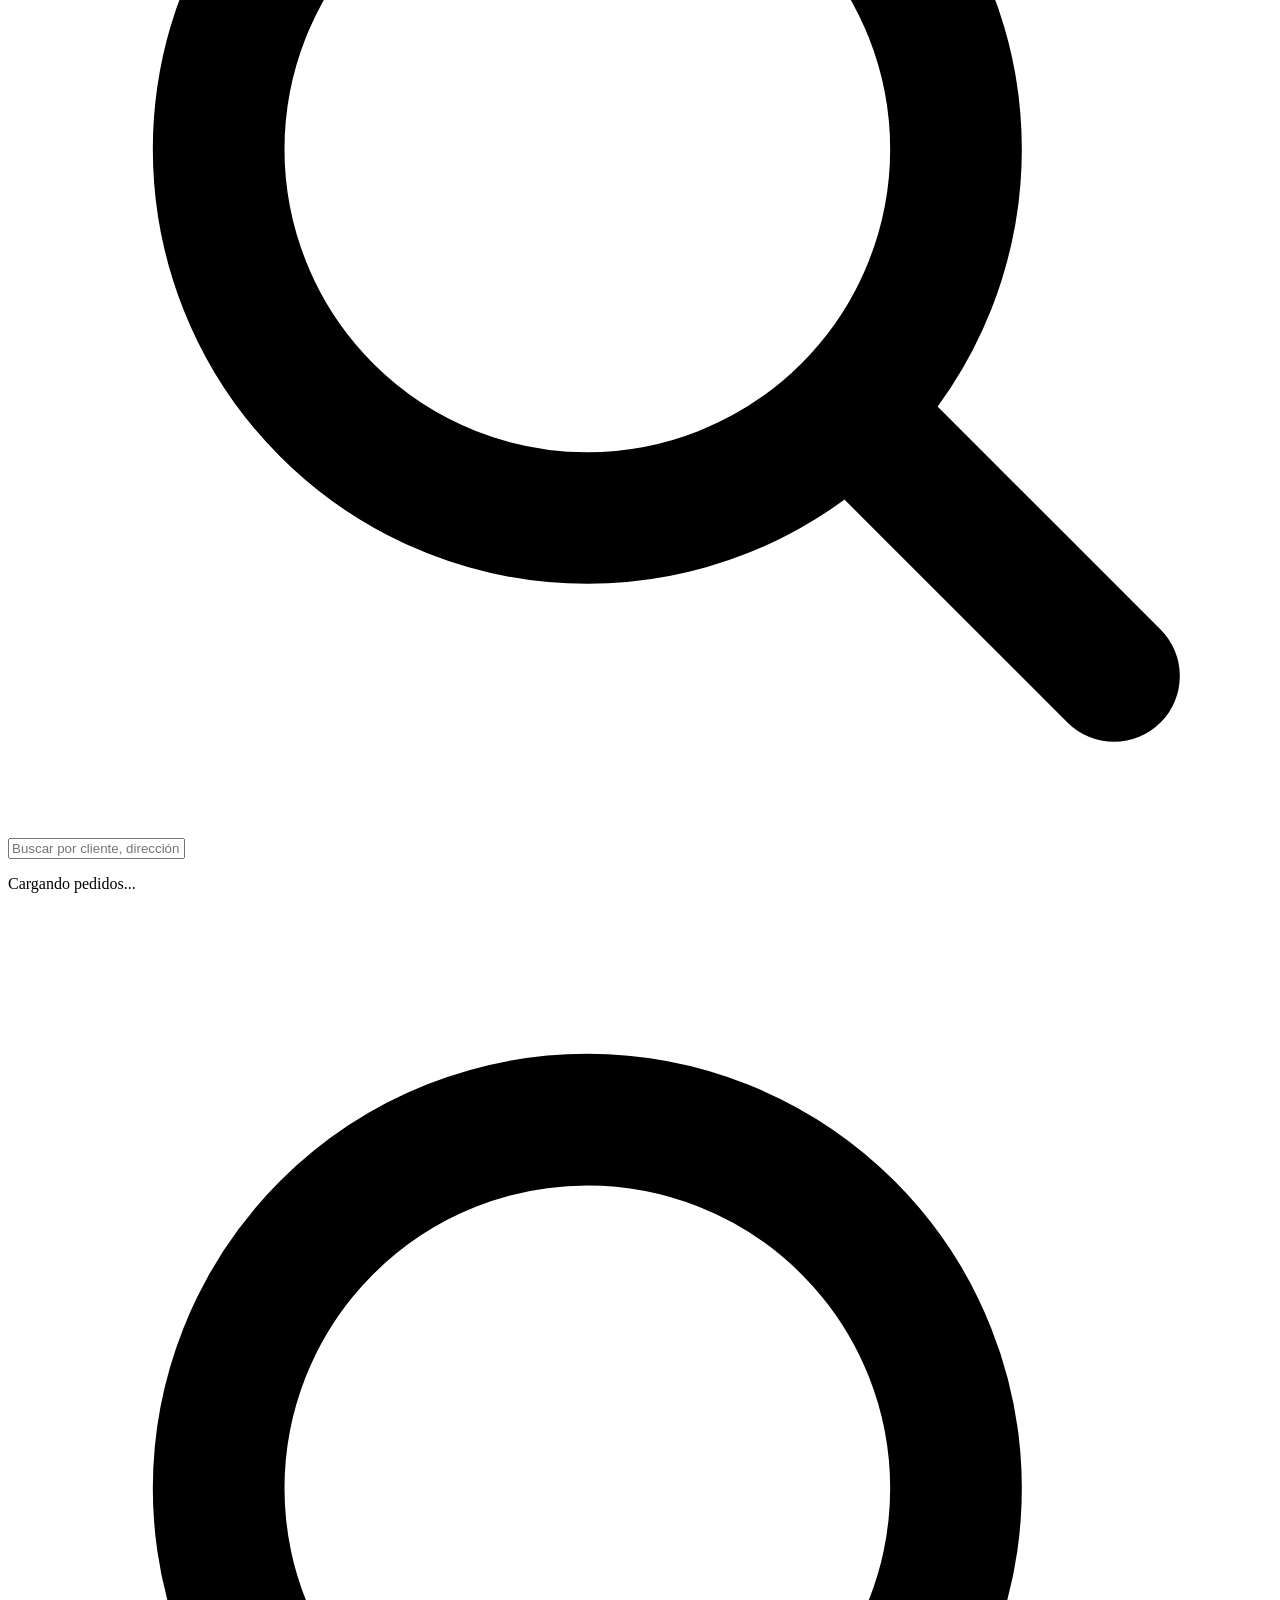
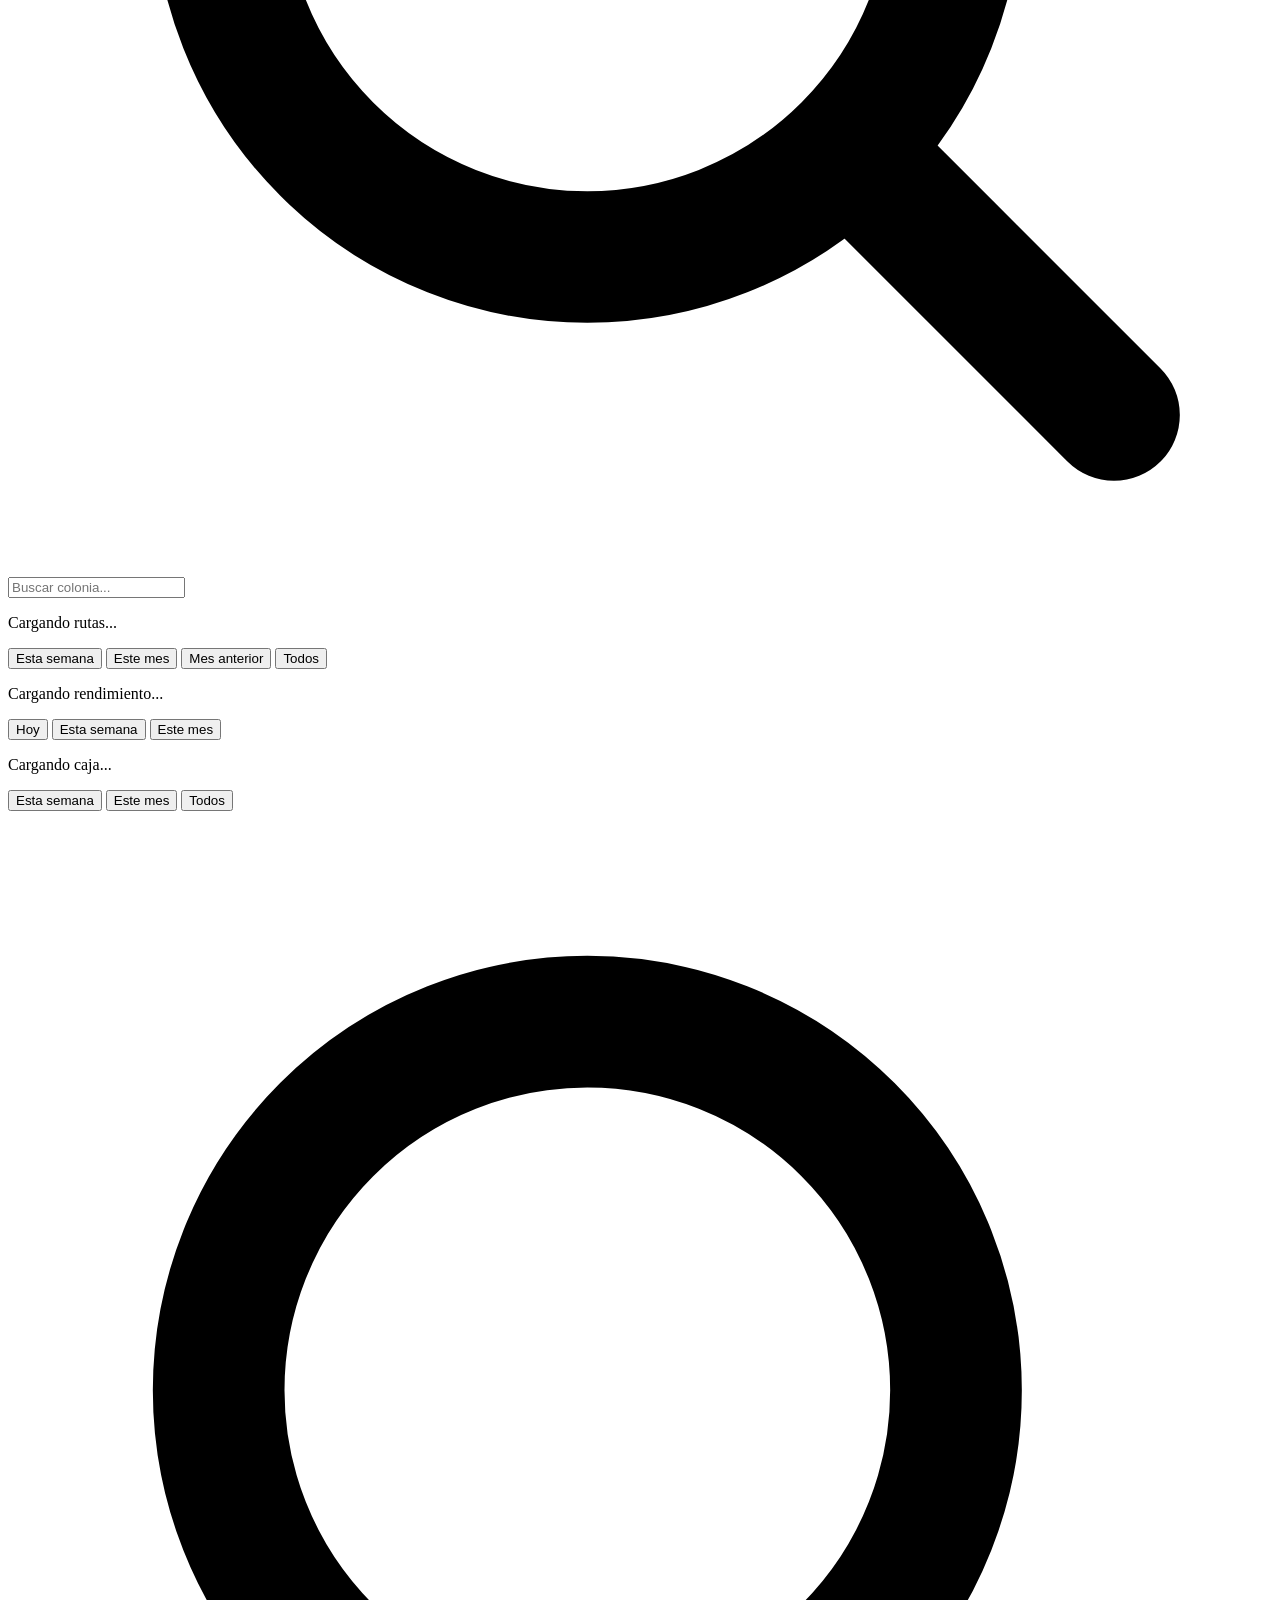
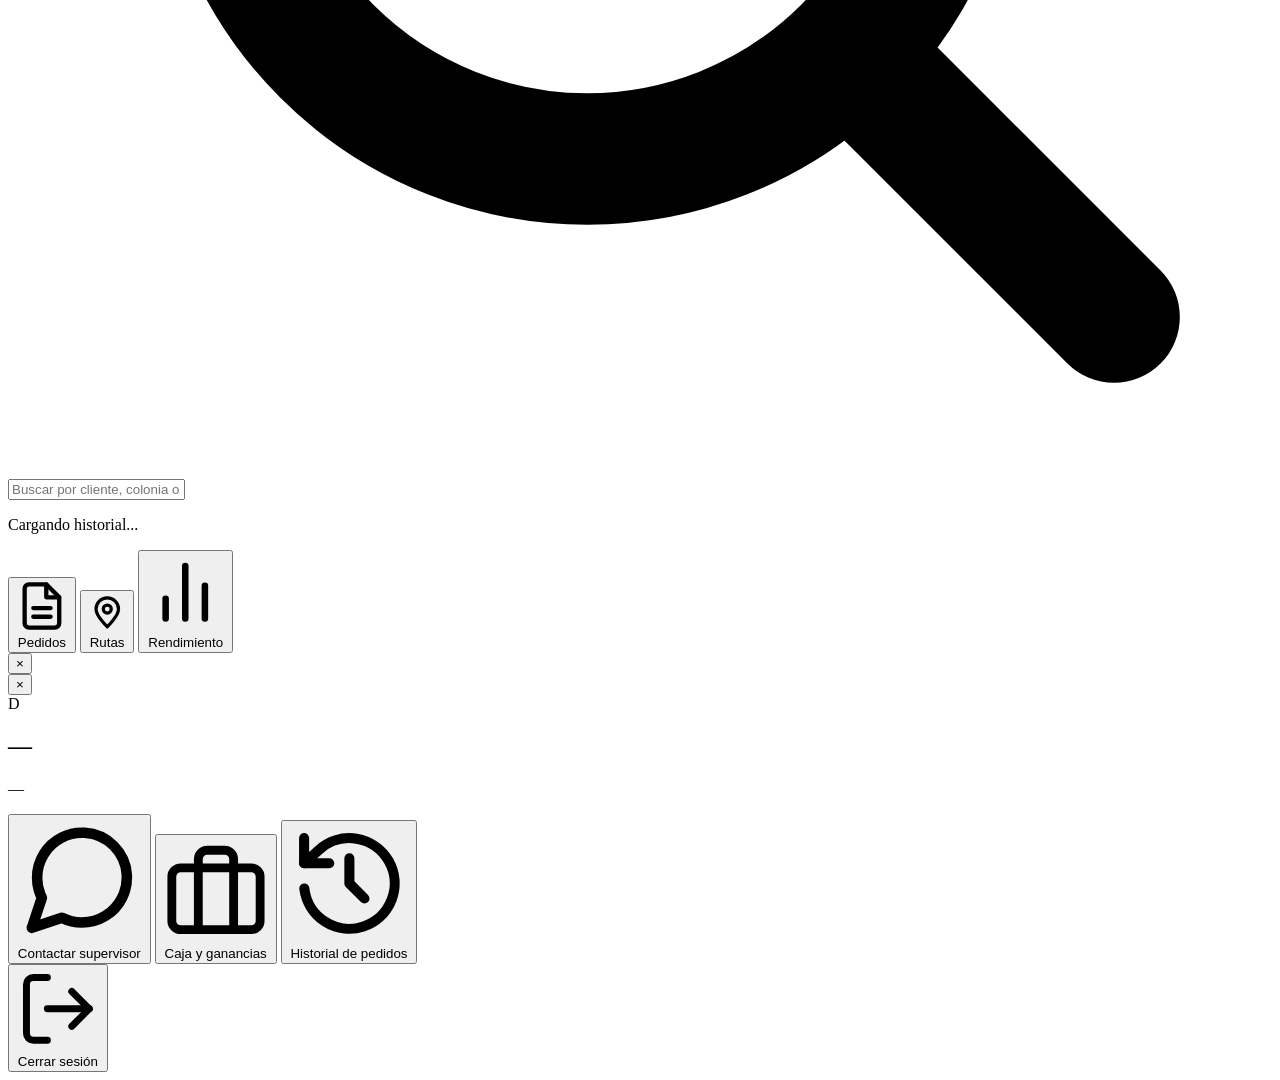
==== commit 7038d9b2: "Update index.html" ====
--- a/proyecto/index.html
+++ b/proyecto/index.html
@@ -1,354 +1,317 @@
 <!DOCTYPE html>
-<html lang="es-MX">
+<html lang="es">
 <head>
   <meta charset="UTF-8">
-  <meta name="viewport" content="width=device-width, initial-scale=1.0">
-  <title>Huevo Bueno · Tu zona te espera</title>
-  <meta name="description" content="Oportunidad de negocio con huevo fresco a domicilio. Zona exclusiva, ganancias recurrentes y sistema automatizado.">
-  <link rel="preconnect" href="https://fonts.googleapis.com">
-  <link rel="preconnect" href="https://fonts.gstatic.com" crossorigin>
-  <link href="https://fonts.googleapis.com/css2?family=Playfair+Display:wght@600;700&family=Inter:wght@400;500;600;700&display=swap" rel="stylesheet">
-  <link rel="stylesheet" href="styles.css">
+  <meta name="viewport" content="width=device-width, initial-scale=1.0, maximum-scale=1.0, user-scalable=no">
+  <meta name="theme-color" content="#F5B041">
+  <meta name="apple-mobile-web-app-capable" content="yes">
+  <meta name="apple-mobile-web-app-status-bar-style" content="default">
+  <meta name="apple-mobile-web-app-title" content="Repartidor">
+  <title>HuevoBueno · Repartidor</title>
+
+  <link rel="icon" type="image/png" sizes="32x32" href="img/favicon-32x32.png">
+  <link rel="icon" type="image/png" sizes="16x16" href="img/favicon-16x16.png">
+  <link rel="apple-touch-icon" sizes="180x180" href="img/apple-touch-icon.png">
+  <link rel="manifest" href="site.webmanifest">
+
+  <link rel="stylesheet" href="css/estilos.css">
 </head>
 <body>
 
-  <!-- ============ HEADER FIJO ============ -->
-  <header class="header">
-    <div class="header__inner">
-      <div class="header__logo">
-        <span class="header__logo-icon">🥚</span>
-        <span class="header__logo-text">HUEVO BUENO</span>
-      </div>
-      <div class="header__badge">
-        Para <strong data-field="nombre">Saul</strong> · <span data-field="zona">Sayula</span>
-      </div>
+  <!-- ============================================================
+       LOGIN
+       ============================================================ -->
+  <main id="pantalla-login" class="pantalla-login">
+    <div class="login-logo">
+      <svg viewBox="0 0 48 48" fill="none" xmlns="http://www.w3.org/2000/svg">
+        <ellipse cx="24" cy="27" rx="15" ry="19" fill="#FFFFFF"/>
+        <ellipse cx="24" cy="31" rx="7.5" ry="8.5" fill="#F5B041"/>
+        <path d="M24 8 C27 3 35 4 35 10 C30 10 26 9 24 8Z" fill="#4CAF50"/>
+      </svg>
     </div>
-  </header>
-
-  <main>
-
-    <!-- ============ 1. HERO ============ -->
-    <section class="hero" id="hero">
-      <div class="container">
-        <p class="hero__eyebrow">Oportunidad exclusiva en <span data-field="zona">Sayula</span></p>
-        <h1 class="hero__title">
-          Hola, <span data-field="nombre">Saul</span>.<br>
-          Tu zona en <span data-field="zona">Sayula</span> te está esperando.
-        </h1>
-        <p class="hero__lead">
-          En <span data-field="zona">Sayula</span> hay <strong data-field="viviendas">9,148</strong> viviendas
-          y solo <strong data-field="viviendas_5">457</strong> familias necesitan que alguien les lleve
-          huevo fresco a su puerta. Ese alguien puedes ser tú.
-        </p>
-      
-        <p class="hero__note">Sin inversión inicial alta. Empiezas con 1 caja de prueba.</p>
-      </div>
-    </section>
-
-    <!-- ============ 2. MINA DE ORO ============ -->
-    <section class="section section--crema" id="mina">
-      <div class="container">
-        <h2 class="section__title">¿Por qué este negocio es una mina de oro para ti, <span data-field="nombre">Saul</span>?</h2>
-        <p class="section__lead">
-          ¿Por qué hay tortillerías por todos lados en <span data-field="zona">Sayula</span> y ves pasar tantas
-          motos repartiendo todo el día? Porque los alimentos de consumo diario se reparten a domicilio.
-          Con el huevo pasa exactamente lo mismo.
-        </p>
-
-        <div class="grid grid--3">
-          <article class="card">
-            <span class="card__num">01</span>
-            <h3 class="card__title">La costumbre ya existe</h3>
-            <p>En <span data-field="zona">Sayula</span> las familias ya reciben alimentos básicos en su puerta. Solo aplicamos ese modelo al alimento de mayor consumo en México.</p>
-          </article>
-          <article class="card">
-            <span class="card__num">02</span>
-            <h3 class="card__title">Nadie lo vende así</h3>
-            <p>Hoy nadie en <span data-field="zona">Sayula</span> lleva huevo fresco con ruta organizada, App y Chatbot. Tú serías el primero.</p>
-          </article>
-          <article class="card">
-            <span class="card__num">03</span>
-            <h3 class="card__title">Dinero recurrente</h3>
-            <p>Una familia no te compra una vez. Como se consume diario, te pide su cartera semana tras semana, mes tras mes.</p>
-          </article>
-        </div>
-      </div>
-    </section>
-
-    <!-- ============ 3. MERCADO REAL ============ -->
-    <section class="section section--verde" id="mercado">
-      <div class="container">
-        <h2 class="section__title section__title--light">El mercado real en <span data-field="zona">Sayula</span></h2>
-        <p class="section__lead section__lead--light">
-          Son las 9 de la mañana. En cientos de casas de tu rumbo hay mamás preparando el almuerzo.
-          No necesitas conquistar todo el pueblo. Solo el 5%.
-        </p>
-
-        <div class="grid grid--3">
-          <div class="stat">
-            <span class="stat__num" data-field="viviendas">9,148</span>
-            <span class="stat__label">viviendas habitadas en <span data-field="zona">Sayula</span></span>
-          </div>
-          <div class="stat">
-            <span class="stat__num" data-field="viviendas_5">457</span>
-            <span class="stat__label">familias = tu meta del 5%</span>
-          </div>
-          <div class="stat">
-            <span class="stat__num" data-field="cajas_semanales">38</span>
-            <span class="stat__label">cajas semanales estimadas</span>
-          </div>
-        </div>
-
-        <p class="mercado__nota">
-          Con un margen promedio de <strong>$120 a $240 MXN libres por caja</strong>, atender solo esa fracción
-          te genera entre <strong>$4,500 y $9,000 MXN libres cada 12 días</strong> directo a tu bolsillo.
-        </p>
-      </div>
-    </section>
-
-      <!-- ============ 4. CALCULADORA ============ -->
-    <section class="section section--crema" id="calculadora">
-      <div class="container">
-        <h2 class="section__title">Calcula tu ganancia, <span data-field="nombre">Saul</span></h2>
-        <p class="section__lead">Mueve el slider según las familias que quieras atender en <span data-field="zona">Sayula</span>.</p>
-
-        <div class="calc">
-          <label class="calc__label" for="slider-familias">
-            FAMILIAS QUE QUIERES ATENDER EN <span data-field="zona">SAYULA</span>
-          </label>
-          <input type="range" id="slider-familias" class="calc__slider" min="10" max="457" value="457" step="1">
-          <div class="calc__marks">
-            <span>10</span>
-            <span id="slider-value" class="calc__value">457 familias</span>
-            <span data-field="viviendas_5">457</span>
-          </div>
-
-          <div class="calc__outputs">
-            <div class="calc__out">
-              <span class="calc__out-label">CAJAS / SEMANA</span>
-              <span class="calc__out-num" id="calc-cajas">38</span>
+
+    <h1 class="login-titulo">HuevoBueno</h1>
+    <p class="login-subtitulo">Panel del repartidor</p>
+
+    <form id="form-login" class="login-form" autocomplete="on">
+      <label class="campo">
+        <span>Correo electrónico</span>
+        <input type="email" id="input-correo" placeholder="tu@correo.com" required autocomplete="email">
+      </label>
+      <label class="campo">
+        <span>Contraseña</span>
+        <input type="password" id="input-password" placeholder="••••••" required autocomplete="current-password">
+      </label>
+      <button type="submit" id="btn-ingresar" class="btn-primario">Iniciar sesión</button>
+      <p id="mensaje-error" class="login-error"></p>
+    </form>
+
+    <p class="login-footer">¿Problemas para entrar?<br>Contacta a tu supervisor.</p>
+  </main>
+
+  <!-- ============================================================
+       APP PRINCIPAL
+       ============================================================ -->
+  <div id="app-principal" class="app-principal hidden">
+
+    <!-- HEADER -->
+    <header class="header">
+      <div class="header-izq">
+        <div class="logo-huevo">
+          <svg viewBox="0 0 48 48" fill="none" xmlns="http://www.w3.org/2000/svg">
+            <ellipse cx="24" cy="27" rx="15" ry="19" fill="#FFFFFF"/>
+            <ellipse cx="24" cy="31" rx="7.5" ry="8.5" fill="#F5B041"/>
+            <path d="M24 8 C27 3 35 4 35 10 C30 10 26 9 24 8Z" fill="#4CAF50"/>
+          </svg>
+        </div>
+        <div class="header-textos">
+          <h1 id="header-titulo">Pedidos</h1>
+          <p id="header-subtitulo">Llevamos huevos frescos a tu comunidad</p>
+        </div>
+      </div>
+      <div class="header-acciones">
+        <button id="btn-refrescar" class="btn-con-texto" aria-label="Actualizar">
+          <svg viewBox="0 0 24 24" fill="none" stroke="currentColor" stroke-width="2.2" stroke-linecap="round" stroke-linejoin="round">
+            <polyline points="23 4 23 10 17 10"/>
+            <path d="M20.49 15a9 9 0 1 1-2.12-9.36L23 10"/>
+          </svg>
+          <span>Actualizar</span>
+        </button>
+        <button id="btn-perfil" class="btn-icono btn-verde" aria-label="Perfil">
+          <svg viewBox="0 0 24 24" fill="none" stroke="currentColor" stroke-width="2" stroke-linecap="round" stroke-linejoin="round">
+            <circle cx="12" cy="8" r="4"/>
+            <path d="M4 20c0-4 4-6 8-6s8 2 8 6"/>
+          </svg>
+        </button>
+      </div>
+    </header>
+
+    <!-- PANTALLA: PEDIDOS -->
+    <section id="pantalla-pedidos" class="pantalla">
+      <div class="contenido">
+        <p class="saludo" id="saludo-repartidor">Hola 👋</p>
+
+        <div class="resumen-card">
+          <div class="resumen-izq">
+            <div class="resumen-icono">
+              <svg viewBox="0 0 24 24" fill="none" stroke="currentColor" stroke-width="2" stroke-linecap="round" stroke-linejoin="round">
+                <rect x="1" y="7" width="14" height="10" rx="1"/>
+                <path d="M15 10h4l3 3v4h-7z"/>
+                <circle cx="6" cy="19" r="1.5"/>
+                <circle cx="18" cy="19" r="1.5"/>
+              </svg>
             </div>
-            <div class="calc__out">
-              <span class="calc__out-label">GANANCIA 12 DÍAS</span>
-              <span class="calc__out-num" id="calc-ganancia">$4,560 – $9,120</span>
+            <div class="resumen-textos">
+              <p class="resumen-titulo" id="resumen-titulo">Cargando pedidos...</p>
+              <p class="resumen-sub" id="resumen-sub">—</p>
             </div>
           </div>
-
-          <a class="cta cta--primary calc__cta" data-cta="calculadora" href="#" hidden>
-            Apartar mi zona →
-          </a>
-        </div>
-      </div>
-    </section>
-
-    <!-- ============ 5. MAMÁ DIGITAL ============ -->
-    <section class="section section--crema-alt" id="mama-digital">
-      <div class="container">
-        <h2 class="section__title">Tu cliente: la Mamá Digital de <span data-field="zona">Sayula</span></h2>
-        <p class="section__lead">
-          Ella administra la despensa entre el trabajo, los niños y las vueltas del día.
-          Tres problemas que tú le resuelves:
-        </p>
-        <ul class="bullets">
-          <li><strong>Cero incomodidad.</strong> No carga carteras en el camión ni camina desde la tienda.</li>
-          <li><strong>Frescura garantizada.</strong> Huevo directo de granja, no de bodega.</li>
-          <li><strong>Atención en 5 segundos.</strong> Pide por WhatsApp mientras cocina y tú se lo llevas.</li>
-        </ul>
-      </div>
-    </section>
-
-    <!-- ============ 6. MECÁNICA + 3 ETAPAS ============ -->
-    <section class="section section--verde" id="mecanica">
-      <div class="container">
-        <h2 class="section__title section__title--light">Cómo funciona el sistema en <span data-field="zona">Sayula</span></h2>
-
-        <div class="mecanica">
-          <div class="mecanica__block">
-            <h3 class="mecanica__sub">Mecánica del cono</h3>   <p class="section__lead">
-          El precio es variable y cambia constantemetne:
-        </p>
-            <ul class="bullets bullets--light">
-              <li>1 caja = 360 huevos = 12 conos de 30 piezas.</li>
-              <li>Una familia compra 1 o 2 conos por semana.</li>
-              <li>Caja a $650 · Cono te cuesta $54.</li>
-              <li>Vendes entre $70 y $80 · Ganas $120 a $240 por caja.</li>
-              <li>Tú decides el precio final en <span data-field="zona">Sayula</span>.</li>
-            </ul>
-          </div>
-
-          <div class="mecanica__block">
-            <h3 class="mecanica__sub">Tus 3 etapas de crecimiento</h3>
-            <ol class="steps">
-              <li><strong>Paso 1 · Validación.</strong> Compras 1 caja, la repartes entre vecinos y contactos. Repites hasta acumular 7 cajas vendidas.</li>
-              <li><strong>Paso 2 · Alta en la App.</strong> Confirmas tu precio y te damos acceso al sistema con tus números.</li>
-              <li><strong>Paso 3 · Publicidad pagada.</strong> Lanzamos campañas en Facebook e Instagram en <span data-field="zona">Sayula</span>. El Chatbot capta pedidos y te los manda a la App.</li>
-            </ol>
-          </div>
-
-          <div class="mecanica__block">
-            <h3 class="mecanica__sub">Pasos inmediatos para <span data-field="nombre">Saul</span></h3>
-            <ul class="bullets bullets--light">
-              <li>Confirma tu colonia o sector inicial en <span data-field="zona">Sayula</span>.</li>
-              <li>Surte tu primera caja de prueba.</li>
-              <li>Mueve tus primeros 12 conos entre tus contactos.</li>
-              <li>Al llegar a la caja 7, activamos tu Bot y la publicidad.</li>
-            </ul>
-          </div>
-        </div>
-      </div>
-    </section>
-
-    <!-- ============ 7. FAQ ============ -->
-    <section class="section section--crema" id="faq">
-      <div class="container">
-        <h2 class="section__title">Preguntas frecuentes</h2>
-
-        <div class="faq">
-          <details class="faq__item" data-faq="moto">
-            <summary>¿Necesito moto para empezar?</summary>
-            <p>No es obligatorio. Puedes iniciar con bici, a pie en tu colonia, o incluso en auto. Conforme crezca tu ruta, una moto te acelera las entregas, pero no es requisito para arrancar.</p>
-          </details>
-          <details class="faq__item" data-faq="inversion">
-            <summary>¿Cuánto es la inversión inicial?</summary>
-            <p>Empiezas comprando 1 caja de prueba (aproximadamente $600 MXN). La repartes, cobras tu ganancia y reinviertes. No pagas cuota, no hay membresía.</p>
-          </details>
-          <details class="faq__item" data-faq="multinivel">
-            <summary>¿Es multinivel o venta directa?</summary>
-            <p>Venta directa. Tú compras, tú repartes, tú cobras. No dependes de reclutar a nadie para ganar.</p>
-          </details>
-          <details class="faq__item" data-faq="roto">
-            <summary>¿Qué pasa si un huevo sale roto?</summary>
-            <p>Lo repones en el siguiente pedido sin pretextos. Eso genera lealtad inmediata con tus clientes.</p>
-          </details>
-          <details class="faq__item" data-faq="ganancia">
-            <summary>¿Cuánto puedo ganar a la semana?</summary>
-            <p>Depende de las familias que atiendas. Con 100 familias son 9 cajas/semana ($1,080 – $2,160 cada 12 días). Con las 457 familias de tu 5% son 38 cajas/semana ($4,500 – $9,000 cada 12 días).</p>
-          </details>
-          <details class="faq__item" data-faq="colonias">
-            <summary>¿Puedo elegir mis colonias?</summary>
-            <p>Sí. Tú decides qué colonias de <span data-field="zona">Sayula</span> quieres trabajar. Si alguna ya está ocupada por otro repartidor, te ofrecemos otras disponibles.</p>
-          </details>
-          <details class="faq__item" data-faq="publicidad">
-            <summary>¿Cuándo me activan la publicidad pagada?</summary>
-            <p>Al completar tus 7 cajas vendidas por tu cuenta. En ese momento activamos tu Bot y las campañas en Facebook e Instagram dirigidas a <span data-field="zona">Sayula</span>.</p>
-          </details>
+        </div>
+
+        <div class="chips" id="chips-filtro">
+          <button class="chip" data-filtro="PENDIENTE">
+            Por entregar <span class="chip-num" data-num="PENDIENTE">0</span>
+          </button>
+          <button class="chip" data-filtro="ENTREGADO">
+            Entregados <span class="chip-num" data-num="ENTREGADO">0</span>
+          </button>
+          <button class="chip" data-filtro="CANCELADO">
+            Cancelados <span class="chip-num" data-num="CANCELADO">0</span>
+          </button>
+          <button class="chip" data-filtro="NO_ENCONTRADO">
+            No encontrados <span class="chip-num" data-num="NO_ENCONTRADO">0</span>
+          </button>
+        </div>
+
+        <div class="input-busqueda">
+          <svg viewBox="0 0 24 24" fill="none" stroke="currentColor" stroke-width="2.5" stroke-linecap="round">
+            <circle cx="11" cy="11" r="7"/>
+            <line x1="16.5" y1="16.5" x2="21" y2="21"/>
+          </svg>
+          <input type="text" id="input-busqueda" placeholder="Buscar por cliente, dirección o #pedido...">
+        </div>
+
+        <div id="lista-pedidos" class="lista-pedidos">
+          <p class="cargando">Cargando pedidos...</p>
+        </div>
+      </div>
+    </section>
+
+    <!-- PANTALLA: RUTAS -->
+    <section id="pantalla-rutas" class="pantalla hidden">
+      <div class="contenido">
+        <div class="input-busqueda">
+          <svg viewBox="0 0 24 24" fill="none" stroke="currentColor" stroke-width="2.5" stroke-linecap="round">
+            <circle cx="11" cy="11" r="7"/>
+            <line x1="16.5" y1="16.5" x2="21" y2="21"/>
+          </svg>
+          <input type="text" id="input-busqueda-rutas" placeholder="Buscar colonia...">
+        </div>
+
+        <div id="lista-rutas" class="lista-rutas">
+          <p class="cargando">Cargando rutas...</p>
         </div>
       </div>
     </section>
 
     
-    <!-- ============ 8. PRUEBA SOCIAL ============ -->
-    <section class="section section--crema-alt" id="prueba">
-      <div class="container">
-        <h2 class="section__title">Lo que dicen repartidores y clientes</h2>
-        <p class="section__lead">Conversaciones reales de rutas activas.</p>
-
-        <div class="prueba__grid">
-          <figure class="prueba__item"><img src="img/Alondra.png" alt="Conversación con cliente satisfecho" loading="lazy"></figure>
-          <figure class="prueba__item"><img src="img/Ramon.png" alt="Repartidor pidiendo más producto" loading="lazy"></figure>
-          <figure class="prueba__item"><img src="img/Joge.png" alt="Cliente confirmando calidad del producto" loading="lazy"></figure>
-          <figure class="prueba__item prueba__item--foto"><img src="img/cajas-huevos.jpg" alt="Cajas de huevo listas para reparto" loading="lazy"></figure>
-          <figure class="prueba__item prueba__item--foto"><img src="img/conos-huevos.jpg" alt="Producto empacado en cartón" loading="lazy"></figure>
-        </div>
-      </div>
-    </section>
-
-    
-    <!-- ============ 9. CTA FINAL + FORMULARIO ============ -->
-    <section class="section section--dorado" id="formulario">
-      <div class="container cta-final">
-        <div id="bloque-form">
-          <h2 class="cta-final__title">
-            🚀 ¿Listo para apartar tu zona, <span data-field="nombre">Saul</span>?
-          </h2>
-          <p class="cta-final__text">
-            Si ya revisaste los números y quieres iniciar tu registro oficial como distribuidor
-            exclusivo en <span data-field="zona">Sayula</span>, completa tus datos:
-          </p>
-
-          <form class="formulario" id="form-calificado" novalidate>
-            <div class="form__group">
-              <label for="f-nombre">Nombre completo</label>
-              <input type="text" id="f-nombre" name="nombre" required>
-            </div>
-
-            <div class="form__group">
-              <label for="f-whatsapp">WhatsApp</label>
-              <input type="tel" id="f-whatsapp" name="whatsapp" required inputmode="numeric">
-            </div>
-
-            <div class="form__group">
-              <label for="f-ciudad">Ciudad</label>
-              <input type="text" id="f-ciudad" name="ciudad" required>
-            </div>
-
-            <div class="form__group">
-              <label for="f-colonia">Colonia donde quieres repartir</label>
-              <input type="text" id="f-colonia" name="colonia" required placeholder="Ej: Centro, Camino Real...">
-            </div>
-
-            <div class="form__group">
-              <label>¿Listo para invertir?</label>
-              <div class="form__options">
-                <label class="form__radio"><input type="radio" name="cajas" value="1 caja" required> 1 caja</label>
-                <label class="form__radio"><input type="radio" name="cajas" value="2 cajas"> 2 cajas</label>
-                <label class="form__radio"><input type="radio" name="cajas" value="3 cajas o más"> 3 cajas o más</label>
-              </div>
-            </div>
-
-            <div class="form__group">
-              <label>¿Cuándo puedes iniciar?</label>
-              <div class="form__options">
-                <label class="form__radio"><input type="radio" name="cuando" value="De inmediato" required> De inmediato</label>
-                <label class="form__radio"><input type="radio" name="cuando" value="Esta semana"> Esta semana</label>
-              </div>
-            </div>
-
-            <button type="submit" class="cta cta--dark form__submit">Enviar y continuar →</button>
-            <p class="form__error" id="form-error" hidden></p>
-          </form>
-        </div>
-      </div>
-    </section>
-
-    <!-- ============ GRACIAS ============ -->
-    <section class="section section--verde" id="gracias" hidden>
-      <div class="container gracias">
-        <div class="gracias__check">✅</div>
-        <h2 class="gracias__title">¡Gracias, <span data-field="nombre">Saul</span>!</h2>
-        <p class="gracias__text">
-          Tu zona en <span data-field="zona">Sayula</span> está apartada.<br>
-          Elige cómo quieres hablar con nosotros para coordinar tu ruta.
-        </p>
-
-        <div class="gracias__botones">
-          <a class="cta cta--primary gracias__btn" data-metodo="WhatsApp" href="#">
-            💬 Hablar por WhatsApp
-          </a>
-          <a class="cta cta--primary gracias__btn" data-metodo="Videollamada" href="#">
-            📹 Agendar videollamada
-          </a>
-          <a class="cta cta--primary gracias__btn" data-metodo="Visita" href="#">
-            🏠 Agendar visita a domicilio
-          </a>
-        </div>
-      </div>
-    </section>
-
-  </main>
-
-  <!-- ============ FOOTER ============ -->
-  <footer class="footer">
-    <div class="container footer__inner">
-      <p>🥚 <strong>Huevo Bueno</strong> · Red de distribución en <span data-field="zona">Sayula</span></p>
-      <p>WhatsApp: <a href="https://wa.me/523325110628">332 511 0628</a></p>
-      <p class="footer__small">© 2026 Huevo Bueno · Todos los derechos reservados.</p>
+       <!-- PANTALLA: RENDIMIENTO -->
+    <section id="pantalla-rendimiento" class="pantalla hidden">
+      <div class="contenido">
+
+        <div class="chips" id="chips-rendimiento">
+          <button class="chip" data-periodo="semana">Esta semana</button>
+          <button class="chip activo" data-periodo="mes">Este mes</button>
+          <button class="chip" data-periodo="mes_anterior">Mes anterior</button>
+          <button class="chip" data-periodo="todos">Todos</button>
+        </div>
+
+        <div id="rendimiento-contenido">
+          <p class="cargando">Cargando rendimiento...</p>
+        </div>
+
+      </div>
+    </section>
+
+    <!-- PANTALLA: CAJA -->
+    <section id="pantalla-caja" class="pantalla hidden">
+      <div class="contenido">
+
+        <div class="chips" id="chips-caja">
+          <button class="chip activo" data-periodo="hoy">Hoy</button>
+          <button class="chip" data-periodo="semana">Esta semana</button>
+          <button class="chip" data-periodo="mes">Este mes</button>
+        </div>
+
+        <div id="caja-contenido">
+          <p class="cargando">Cargando caja...</p>
+        </div>
+
+      </div>
+    </section>
+
+    <!-- PANTALLA: HISTORIAL -->
+    <section id="pantalla-historial" class="pantalla hidden">
+      <div class="contenido">
+
+        <div class="chips" id="chips-historial">
+          <button class="chip activo" data-periodo="semana">Esta semana</button>
+          <button class="chip" data-periodo="mes">Este mes</button>
+          <button class="chip" data-periodo="todos">Todos</button>
+        </div>
+
+        <div class="input-busqueda">
+          <svg viewBox="0 0 24 24" fill="none" stroke="currentColor" stroke-width="2.5" stroke-linecap="round">
+            <circle cx="11" cy="11" r="7"/>
+            <line x1="16.5" y1="16.5" x2="21" y2="21"/>
+          </svg>
+          <input type="text" id="input-busqueda-historial" placeholder="Buscar por cliente, colonia o #pedido...">
+        </div>
+
+        <div id="historial-contenido">
+          <p class="cargando">Cargando historial...</p>
+        </div>
+
+      </div>
+    </section>
+
+    <!-- FOOTER -->
+    <nav class="footer-nav">
+      <button class="footer-btn" data-nav="pedidos">
+        <svg viewBox="0 0 24 24" fill="none" stroke="currentColor" stroke-width="2" stroke-linecap="round" stroke-linejoin="round">
+          <path d="M14 2H6a2 2 0 0 0-2 2v16a2 2 0 0 0 2 2h12a2 2 0 0 0 2-2V8z"/>
+          <polyline points="14 2 14 8 20 8"/>
+          <line x1="16" y1="13" x2="8" y2="13"/>
+          <line x1="16" y1="17" x2="8" y2="17"/>
+        </svg>
+        <span>Pedidos</span>
+      </button>
+      <button class="footer-btn" data-nav="rutas">
+        <svg viewBox="0 0 24 24" fill="none" stroke="currentColor" stroke-width="2" stroke-linecap="round" stroke-linejoin="round">
+          <path d="M12 21s-7-6.5-7-11a7 7 0 1 1 14 0c0 4.5-7 11-7 11z"/>
+          <circle cx="12" cy="10" r="2.5"/>
+        </svg>
+        <span>Rutas</span>
+      </button>
+      <button class="footer-btn" data-nav="rendimiento">
+        <svg viewBox="0 0 24 24" fill="none" stroke="currentColor" stroke-width="2" stroke-linecap="round" stroke-linejoin="round">
+          <line x1="18" y1="20" x2="18" y2="10"/>
+          <line x1="12" y1="20" x2="12" y2="4"/>
+          <line x1="6" y1="20" x2="6" y2="14"/>
+        </svg>
+        <span>Rendimiento</span>
+      </button>
+    </nav>
+  </div>
+
+  <!-- ============================================================
+       MODAL: DETALLE DE PEDIDO
+       ============================================================ -->
+  <div id="modal-detalle" class="modal hidden">
+    <div class="modal-contenido">
+      <button class="modal-cerrar" id="btn-cerrar-modal" aria-label="Cerrar">×</button>
+      <div id="modal-cuerpo"></div>
     </div>
-  </footer>
-
-  
-
- 
-  <script src="js/script.js?v=4"></script>
+  </div>
+
+  <!-- ============================================================
+       DRAWER LATERAL
+       ============================================================ -->
+  <div id="drawer-overlay" class="drawer-overlay hidden">
+    <aside class="drawer-panel">
+      <div class="drawer-vista">
+        <button class="drawer-cerrar" id="btn-drawer-cerrar" aria-label="Cerrar">×</button>
+
+        <div class="drawer-header">
+          <div class="drawer-avatar" id="drawer-avatar">D</div>
+          <h2 class="drawer-nombre" id="drawer-nombre">—</h2>
+          <p class="drawer-correo" id="drawer-correo">—</p>
+        </div>
+
+        <div class="drawer-menu">
+          <button class="drawer-item" data-drawer-item="soporte">
+            <svg viewBox="0 0 24 24" fill="none" stroke="currentColor" stroke-width="2" stroke-linecap="round" stroke-linejoin="round">
+              <path d="M21 11.5a8.38 8.38 0 0 1-.9 3.8 8.5 8.5 0 0 1-7.6 4.7 8.38 8.38 0 0 1-3.8-.9L3 21l1.9-5.7a8.38 8.38 0 0 1-.9-3.8 8.5 8.5 0 0 1 4.7-7.6 8.38 8.38 0 0 1 3.8-.9h.5a8.48 8.48 0 0 1 8 8v.5z"/>
+            </svg>
+            <span>Contactar supervisor</span>
+          </button>
+
+          <button class="drawer-item" data-drawer-item="caja">
+            <svg viewBox="0 0 24 24" fill="none" stroke="currentColor" stroke-width="2" stroke-linecap="round" stroke-linejoin="round">
+              <rect x="2" y="7" width="20" height="14" rx="2"/>
+              <path d="M16 21V5a2 2 0 0 0-2-2h-4a2 2 0 0 0-2 2v16"/>
+            </svg>
+            <span>Caja y ganancias</span>
+          </button>
+
+          <button class="drawer-item" data-drawer-item="historial">
+            <svg viewBox="0 0 24 24" fill="none" stroke="currentColor" stroke-width="2" stroke-linecap="round" stroke-linejoin="round">
+              <path d="M3 3v5h5"/>
+              <path d="M3.05 13A9 9 0 1 0 6 5.3L3 8"/>
+              <polyline points="12 7 12 12 15 15"/>
+            </svg>
+            <span>Historial de pedidos</span>
+          </button>
+        </div>
+
+        <div class="drawer-footer">
+          <button class="drawer-item drawer-item-peligro" data-drawer-item="cerrar-sesion">
+            <svg viewBox="0 0 24 24" fill="none" stroke="currentColor" stroke-width="2" stroke-linecap="round" stroke-linejoin="round">
+              <path d="M9 21H5a2 2 0 0 1-2-2V5a2 2 0 0 1 2-2h4"/>
+              <polyline points="16 17 21 12 16 7"/>
+              <line x1="21" y1="12" x2="9" y2="12"/>
+            </svg>
+            <span>Cerrar sesión</span>
+          </button>
+        </div>
+      </div>
+    </aside>
+  </div>
+
+  <!-- Scripts -->
+  <script src="js/config.js"></script>
+  <script src="js/api.js"></script>
+  <script src="js/login.js"></script>
+  <script src="js/pedidos.js"></script>
 </body>
 </html>
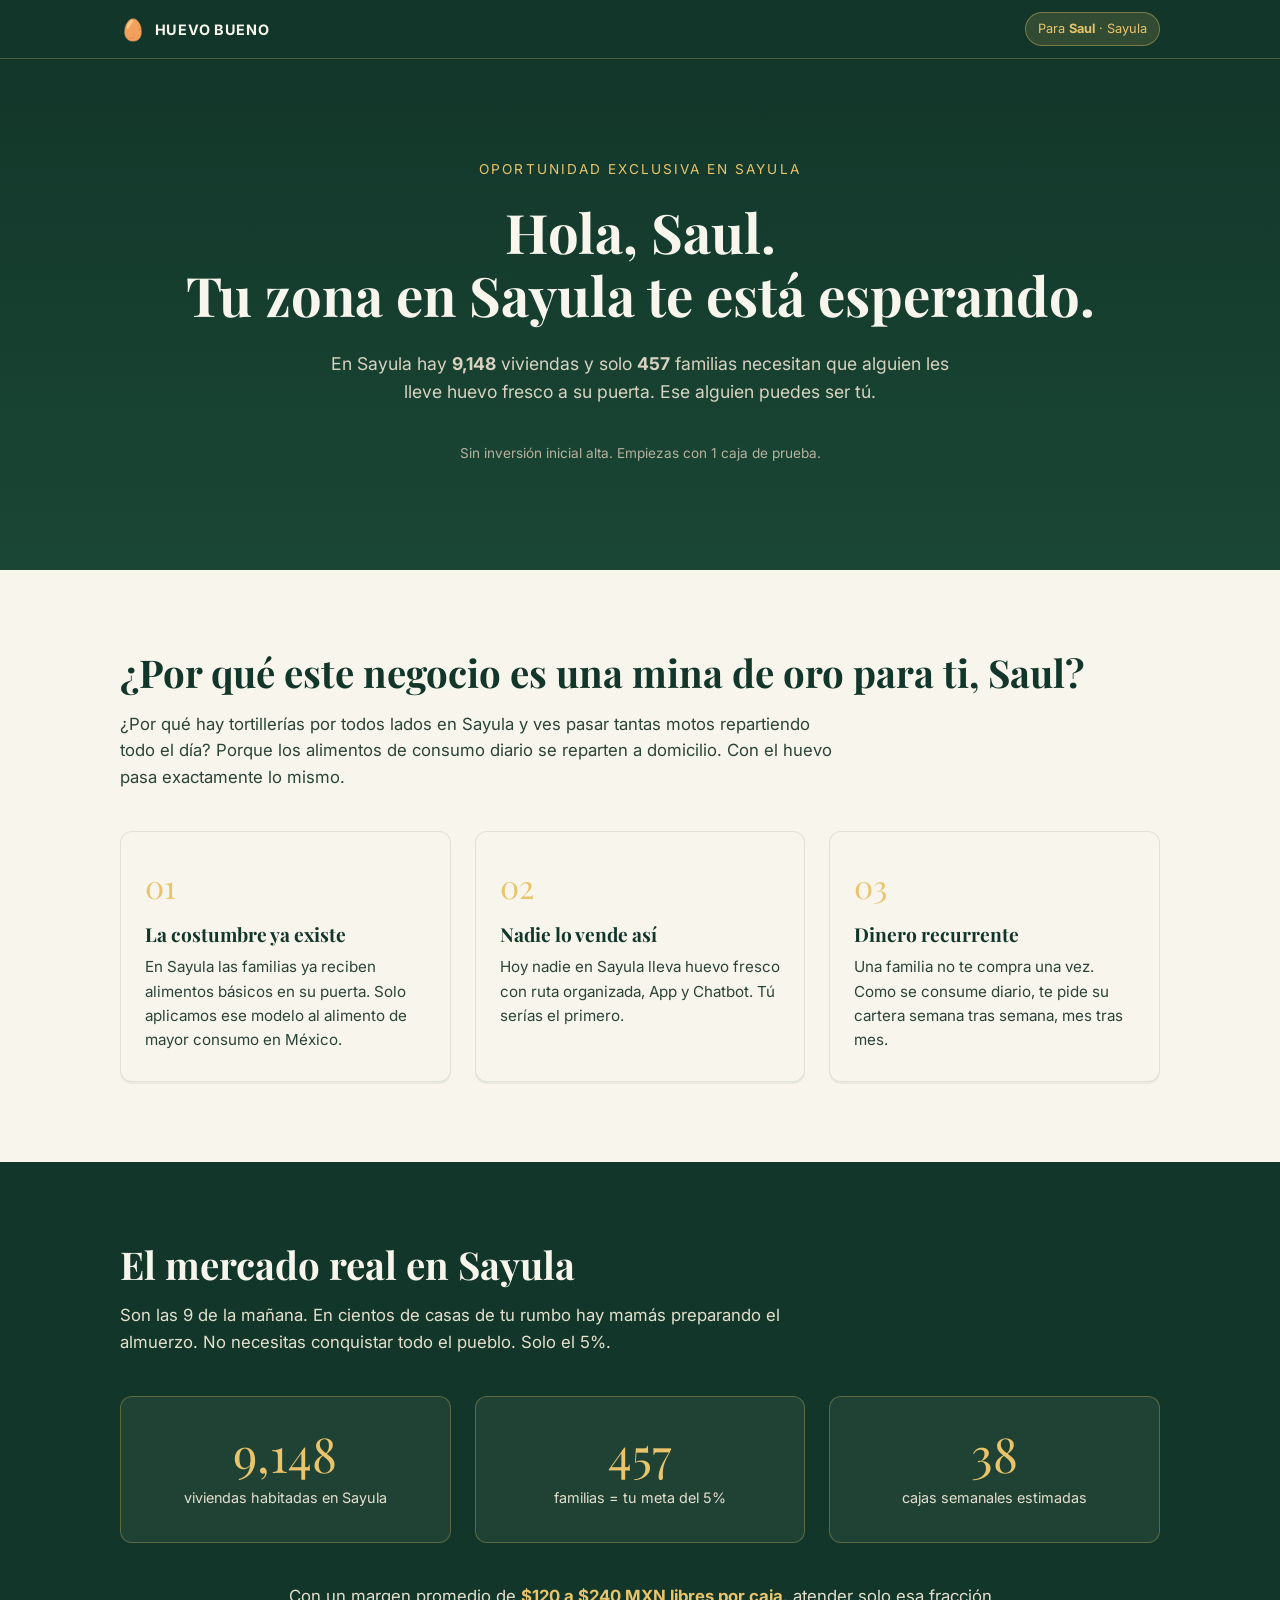
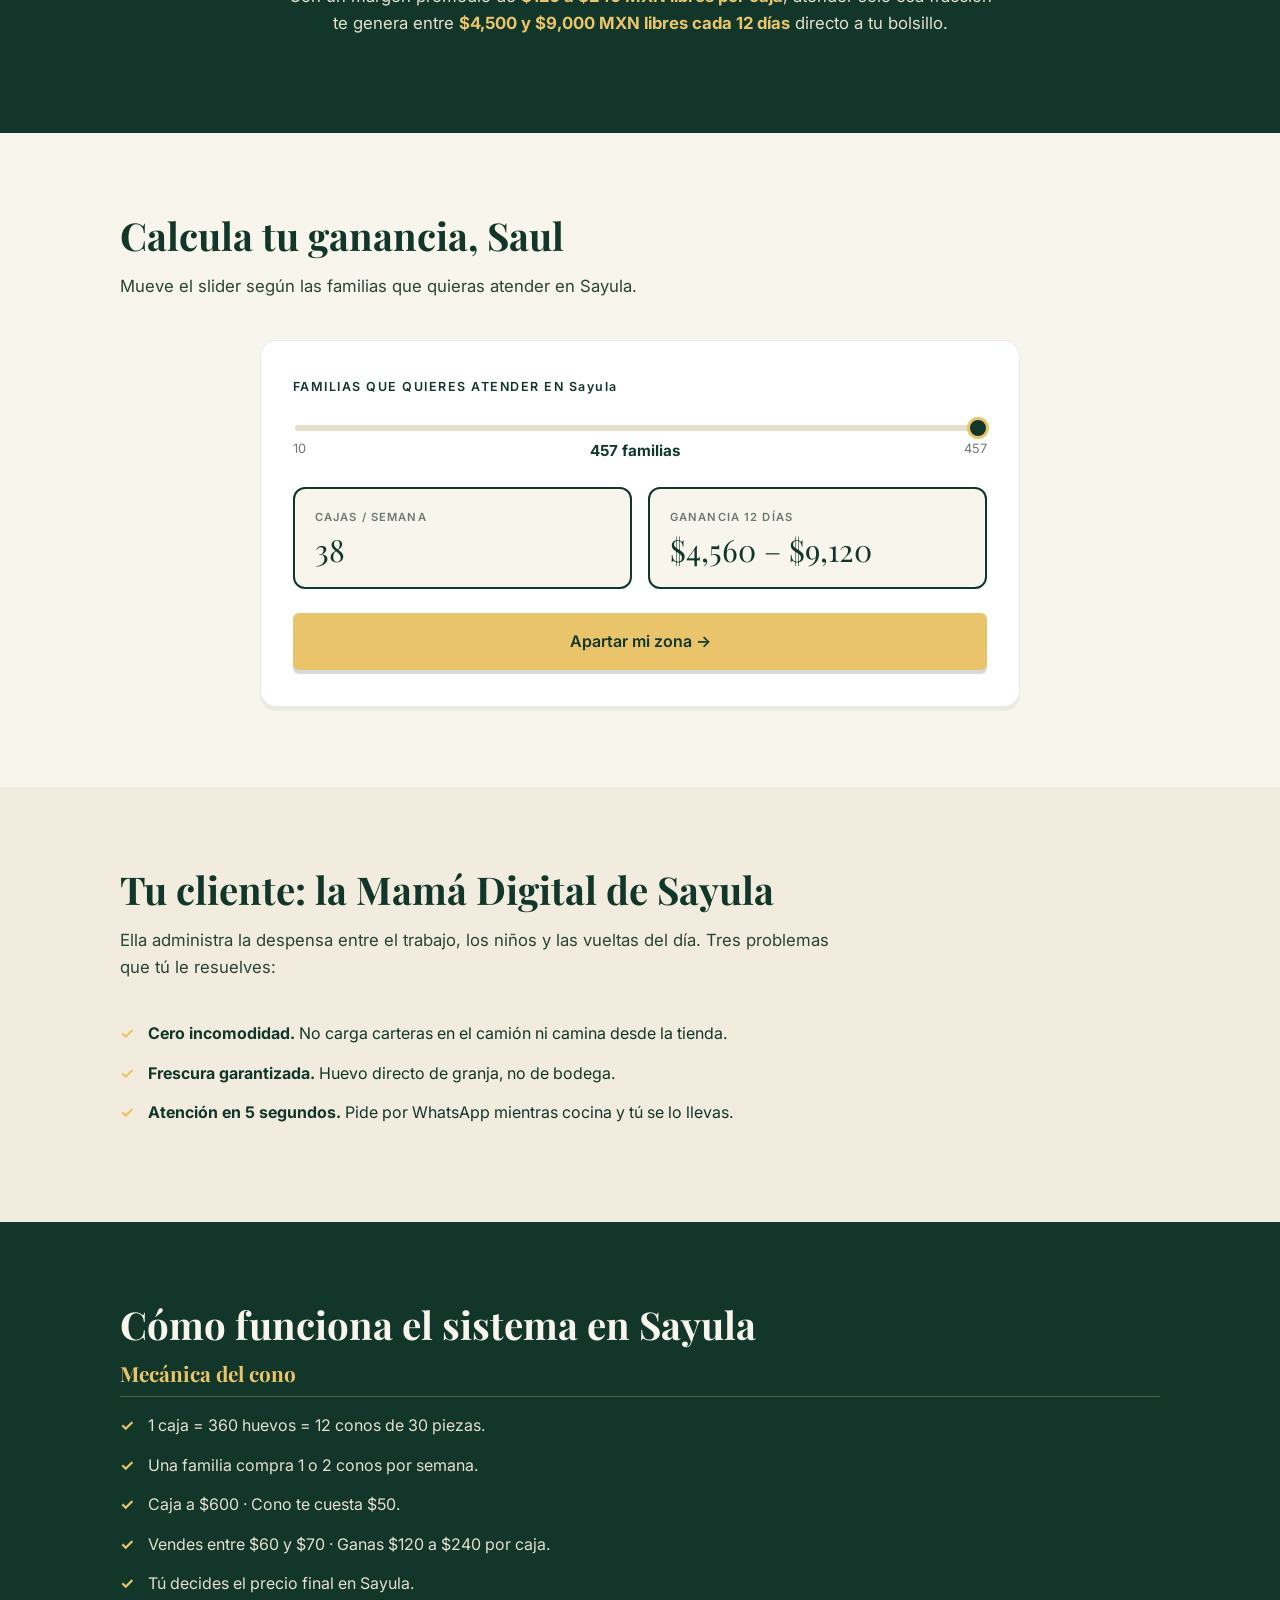
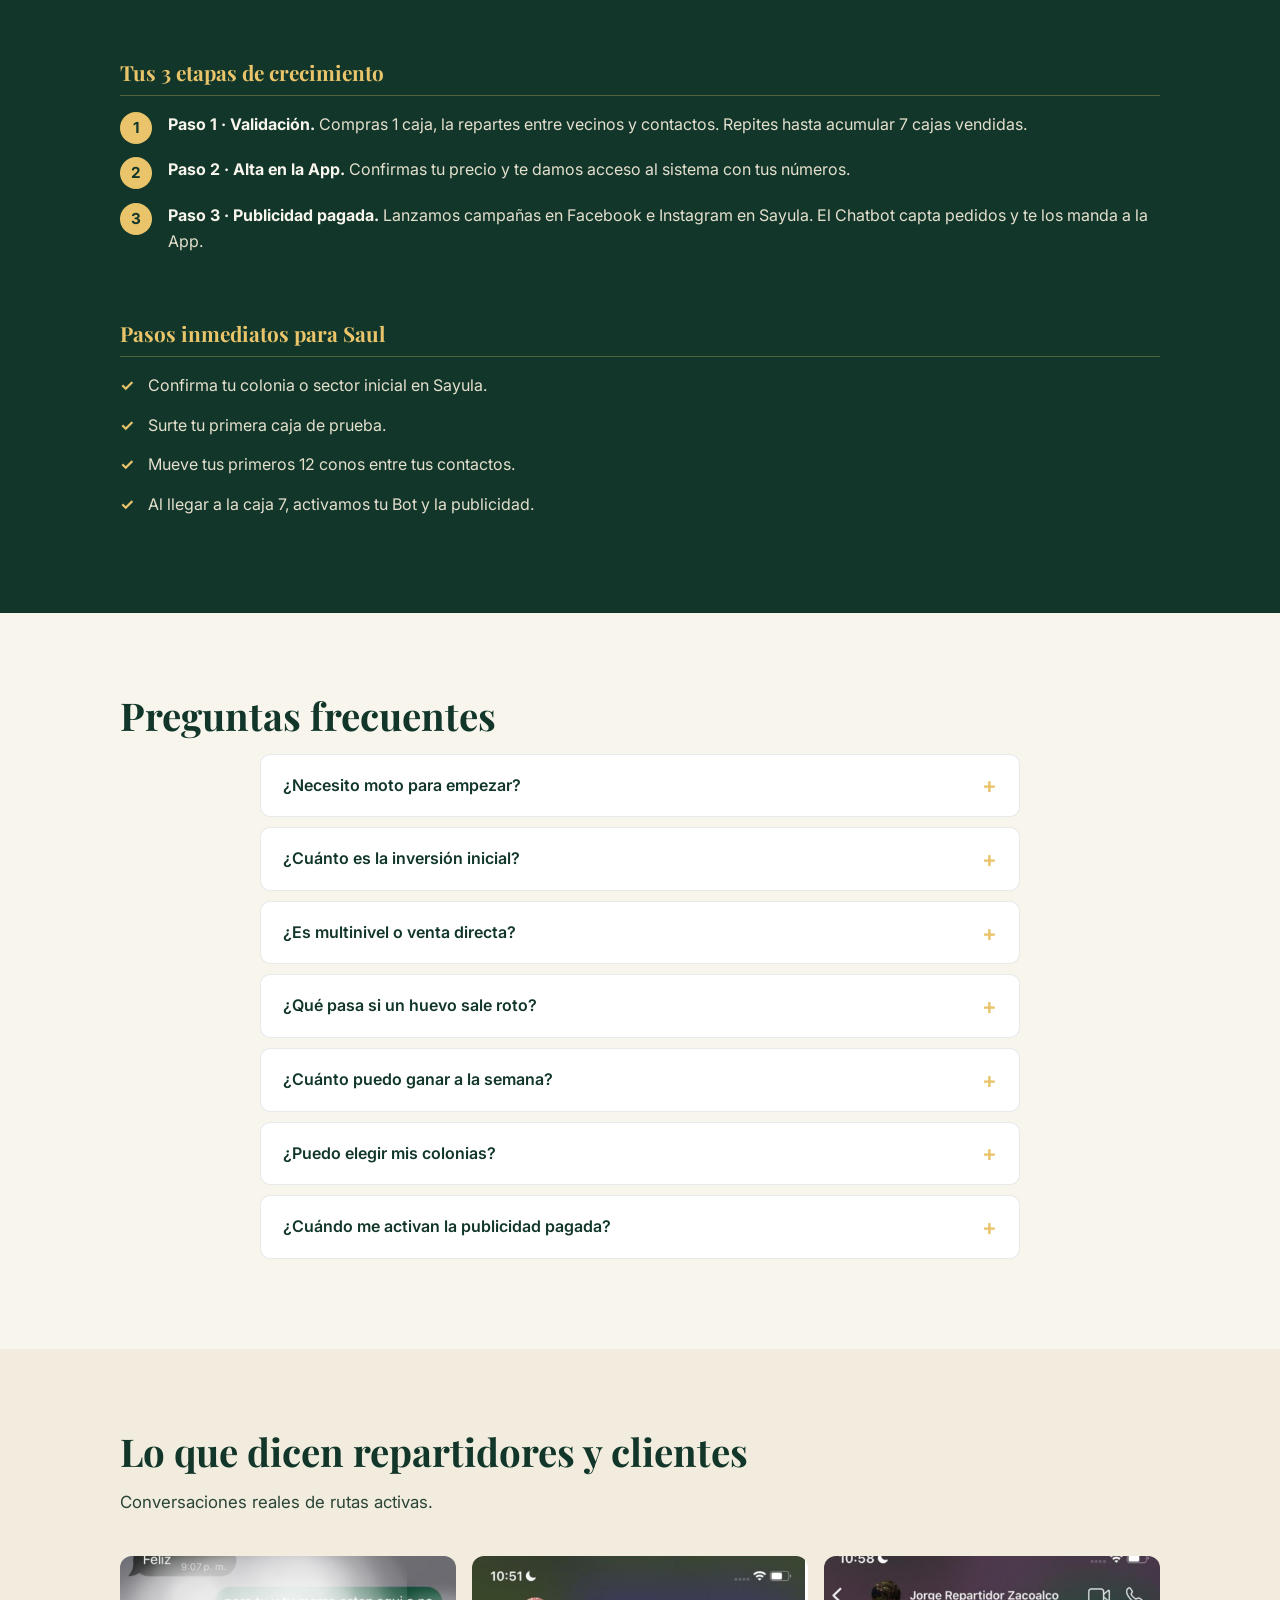
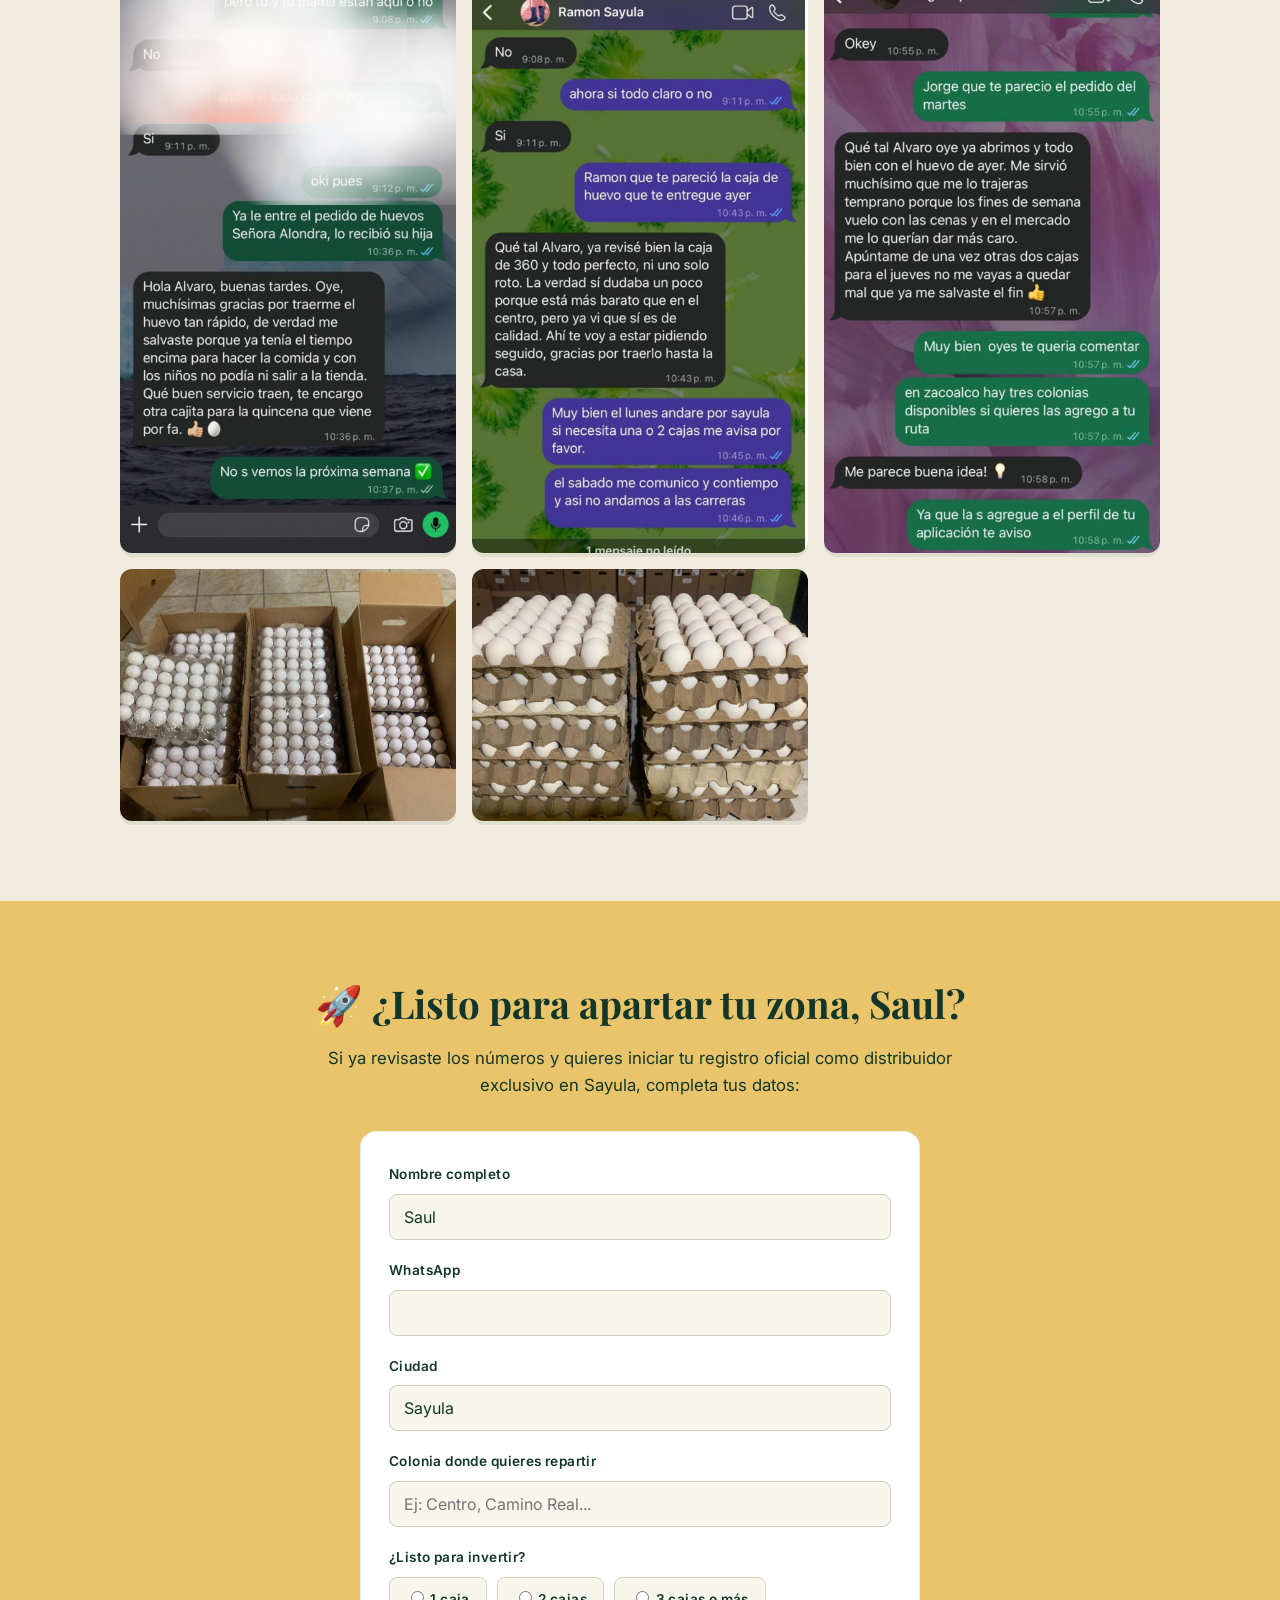
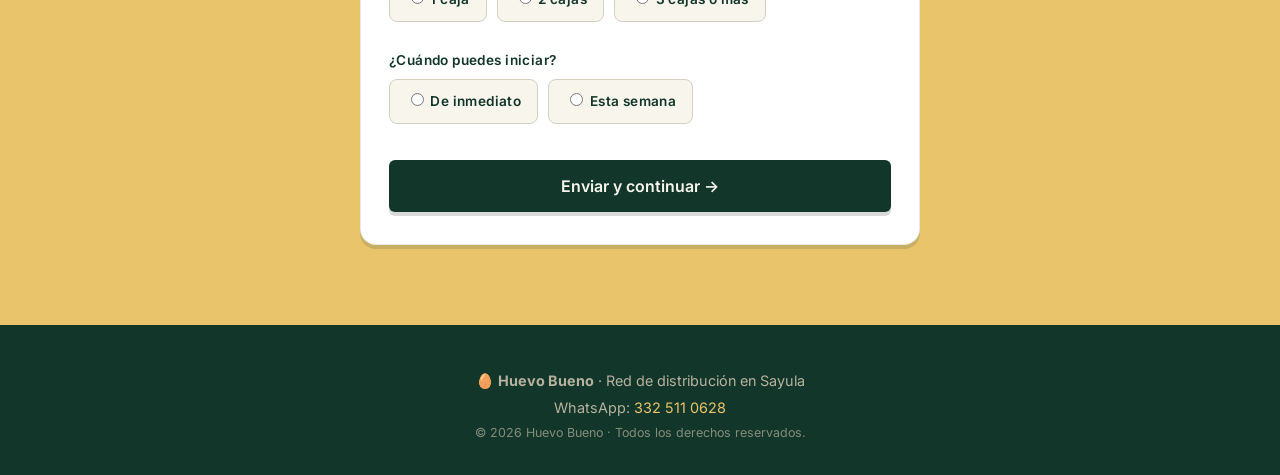
==== commit e24e539b: "Add files via upload" ====
--- a/proyecto/index.html
+++ b/proyecto/index.html
@@ -1,317 +1,352 @@
 <!DOCTYPE html>
-<html lang="es">
+<html lang="es-MX">
 <head>
   <meta charset="UTF-8">
-  <meta name="viewport" content="width=device-width, initial-scale=1.0, maximum-scale=1.0, user-scalable=no">
-  <meta name="theme-color" content="#F5B041">
-  <meta name="apple-mobile-web-app-capable" content="yes">
-  <meta name="apple-mobile-web-app-status-bar-style" content="default">
-  <meta name="apple-mobile-web-app-title" content="Repartidor">
-  <title>HuevoBueno · Repartidor</title>
-
-  <link rel="icon" type="image/png" sizes="32x32" href="img/favicon-32x32.png">
-  <link rel="icon" type="image/png" sizes="16x16" href="img/favicon-16x16.png">
-  <link rel="apple-touch-icon" sizes="180x180" href="img/apple-touch-icon.png">
-  <link rel="manifest" href="site.webmanifest">
-
-  <link rel="stylesheet" href="css/estilos.css">
+  <meta name="viewport" content="width=device-width, initial-scale=1.0">
+  <title>Huevo Bueno · Tu zona te espera</title>
+  <meta name="description" content="Oportunidad de negocio con huevo fresco a domicilio. Zona exclusiva, ganancias recurrentes y sistema automatizado.">
+  <link rel="preconnect" href="https://fonts.googleapis.com">
+  <link rel="preconnect" href="https://fonts.gstatic.com" crossorigin>
+  <link href="https://fonts.googleapis.com/css2?family=Playfair+Display:wght@600;700&family=Inter:wght@400;500;600;700&display=swap" rel="stylesheet">
+  <link rel="stylesheet" href="styles.css">
 </head>
 <body>
 
-  <!-- ============================================================
-       LOGIN
-       ============================================================ -->
-  <main id="pantalla-login" class="pantalla-login">
-    <div class="login-logo">
-      <svg viewBox="0 0 48 48" fill="none" xmlns="http://www.w3.org/2000/svg">
-        <ellipse cx="24" cy="27" rx="15" ry="19" fill="#FFFFFF"/>
-        <ellipse cx="24" cy="31" rx="7.5" ry="8.5" fill="#F5B041"/>
-        <path d="M24 8 C27 3 35 4 35 10 C30 10 26 9 24 8Z" fill="#4CAF50"/>
-      </svg>
+  <!-- ============ HEADER FIJO ============ -->
+  <header class="header">
+    <div class="header__inner">
+      <div class="header__logo">
+        <span class="header__logo-icon">🥚</span>
+        <span class="header__logo-text">HUEVO BUENO</span>
+      </div>
+      <div class="header__badge">
+        Para <strong data-field="nombre">Saul</strong> · <span data-field="zona">Sayula</span>
+      </div>
     </div>
-
-    <h1 class="login-titulo">HuevoBueno</h1>
-    <p class="login-subtitulo">Panel del repartidor</p>
-
-    <form id="form-login" class="login-form" autocomplete="on">
-      <label class="campo">
-        <span>Correo electrónico</span>
-        <input type="email" id="input-correo" placeholder="tu@correo.com" required autocomplete="email">
-      </label>
-      <label class="campo">
-        <span>Contraseña</span>
-        <input type="password" id="input-password" placeholder="••••••" required autocomplete="current-password">
-      </label>
-      <button type="submit" id="btn-ingresar" class="btn-primario">Iniciar sesión</button>
-      <p id="mensaje-error" class="login-error"></p>
-    </form>
-
-    <p class="login-footer">¿Problemas para entrar?<br>Contacta a tu supervisor.</p>
+  </header>
+
+  <main>
+
+    <!-- ============ 1. HERO ============ -->
+    <section class="hero" id="hero">
+      <div class="container">
+        <p class="hero__eyebrow">Oportunidad exclusiva en <span data-field="zona">Sayula</span></p>
+        <h1 class="hero__title">
+          Hola, <span data-field="nombre">Saul</span>.<br>
+          Tu zona en <span data-field="zona">Sayula</span> te está esperando.
+        </h1>
+        <p class="hero__lead">
+          En <span data-field="zona">Sayula</span> hay <strong data-field="viviendas">9,148</strong> viviendas
+          y solo <strong data-field="viviendas_5">457</strong> familias necesitan que alguien les lleve
+          huevo fresco a su puerta. Ese alguien puedes ser tú.
+        </p>
+      
+        <p class="hero__note">Sin inversión inicial alta. Empiezas con 1 caja de prueba.</p>
+      </div>
+    </section>
+
+    <!-- ============ 2. MINA DE ORO ============ -->
+    <section class="section section--crema" id="mina">
+      <div class="container">
+        <h2 class="section__title">¿Por qué este negocio es una mina de oro para ti, <span data-field="nombre">Saul</span>?</h2>
+        <p class="section__lead">
+          ¿Por qué hay tortillerías por todos lados en <span data-field="zona">Sayula</span> y ves pasar tantas
+          motos repartiendo todo el día? Porque los alimentos de consumo diario se reparten a domicilio.
+          Con el huevo pasa exactamente lo mismo.
+        </p>
+
+        <div class="grid grid--3">
+          <article class="card">
+            <span class="card__num">01</span>
+            <h3 class="card__title">La costumbre ya existe</h3>
+            <p>En <span data-field="zona">Sayula</span> las familias ya reciben alimentos básicos en su puerta. Solo aplicamos ese modelo al alimento de mayor consumo en México.</p>
+          </article>
+          <article class="card">
+            <span class="card__num">02</span>
+            <h3 class="card__title">Nadie lo vende así</h3>
+            <p>Hoy nadie en <span data-field="zona">Sayula</span> lleva huevo fresco con ruta organizada, App y Chatbot. Tú serías el primero.</p>
+          </article>
+          <article class="card">
+            <span class="card__num">03</span>
+            <h3 class="card__title">Dinero recurrente</h3>
+            <p>Una familia no te compra una vez. Como se consume diario, te pide su cartera semana tras semana, mes tras mes.</p>
+          </article>
+        </div>
+      </div>
+    </section>
+
+    <!-- ============ 3. MERCADO REAL ============ -->
+    <section class="section section--verde" id="mercado">
+      <div class="container">
+        <h2 class="section__title section__title--light">El mercado real en <span data-field="zona">Sayula</span></h2>
+        <p class="section__lead section__lead--light">
+          Son las 9 de la mañana. En cientos de casas de tu rumbo hay mamás preparando el almuerzo.
+          No necesitas conquistar todo el pueblo. Solo el 5%.
+        </p>
+
+        <div class="grid grid--3">
+          <div class="stat">
+            <span class="stat__num" data-field="viviendas">9,148</span>
+            <span class="stat__label">viviendas habitadas en <span data-field="zona">Sayula</span></span>
+          </div>
+          <div class="stat">
+            <span class="stat__num" data-field="viviendas_5">457</span>
+            <span class="stat__label">familias = tu meta del 5%</span>
+          </div>
+          <div class="stat">
+            <span class="stat__num" data-field="cajas_semanales">38</span>
+            <span class="stat__label">cajas semanales estimadas</span>
+          </div>
+        </div>
+
+        <p class="mercado__nota">
+          Con un margen promedio de <strong>$120 a $240 MXN libres por caja</strong>, atender solo esa fracción
+          te genera entre <strong>$4,500 y $9,000 MXN libres cada 12 días</strong> directo a tu bolsillo.
+        </p>
+      </div>
+    </section>
+
+      <!-- ============ 4. CALCULADORA ============ -->
+    <section class="section section--crema" id="calculadora">
+      <div class="container">
+        <h2 class="section__title">Calcula tu ganancia, <span data-field="nombre">Saul</span></h2>
+        <p class="section__lead">Mueve el slider según las familias que quieras atender en <span data-field="zona">Sayula</span>.</p>
+
+        <div class="calc">
+          <label class="calc__label" for="slider-familias">
+            FAMILIAS QUE QUIERES ATENDER EN <span data-field="zona">SAYULA</span>
+          </label>
+          <input type="range" id="slider-familias" class="calc__slider" min="10" max="457" value="457" step="1">
+          <div class="calc__marks">
+            <span>10</span>
+            <span id="slider-value" class="calc__value">457 familias</span>
+            <span data-field="viviendas_5">457</span>
+          </div>
+
+          <div class="calc__outputs">
+            <div class="calc__out">
+              <span class="calc__out-label">CAJAS / SEMANA</span>
+              <span class="calc__out-num" id="calc-cajas">38</span>
+            </div>
+            <div class="calc__out">
+              <span class="calc__out-label">GANANCIA 12 DÍAS</span>
+              <span class="calc__out-num" id="calc-ganancia">$4,560 – $9,120</span>
+            </div>
+          </div>
+
+          <a class="cta cta--primary calc__cta" data-cta="calculadora" href="#" hidden>
+            Apartar mi zona →
+          </a>
+        </div>
+      </div>
+    </section>
+
+    <!-- ============ 5. MAMÁ DIGITAL ============ -->
+    <section class="section section--crema-alt" id="mama-digital">
+      <div class="container">
+        <h2 class="section__title">Tu cliente: la Mamá Digital de <span data-field="zona">Sayula</span></h2>
+        <p class="section__lead">
+          Ella administra la despensa entre el trabajo, los niños y las vueltas del día.
+          Tres problemas que tú le resuelves:
+        </p>
+        <ul class="bullets">
+          <li><strong>Cero incomodidad.</strong> No carga carteras en el camión ni camina desde la tienda.</li>
+          <li><strong>Frescura garantizada.</strong> Huevo directo de granja, no de bodega.</li>
+          <li><strong>Atención en 5 segundos.</strong> Pide por WhatsApp mientras cocina y tú se lo llevas.</li>
+        </ul>
+      </div>
+    </section>
+
+    <!-- ============ 6. MECÁNICA + 3 ETAPAS ============ -->
+    <section class="section section--verde" id="mecanica">
+      <div class="container">
+        <h2 class="section__title section__title--light">Cómo funciona el sistema en <span data-field="zona">Sayula</span></h2>
+
+        <div class="mecanica">
+          <div class="mecanica__block">
+            <h3 class="mecanica__sub">Mecánica del cono</h3>
+            <ul class="bullets bullets--light">
+              <li>1 caja = 360 huevos = 12 conos de 30 piezas.</li>
+              <li>Una familia compra 1 o 2 conos por semana.</li>
+              <li>Caja a $600 · Cono te cuesta $50.</li>
+              <li>Vendes entre $60 y $70 · Ganas $120 a $240 por caja.</li>
+              <li>Tú decides el precio final en <span data-field="zona">Sayula</span>.</li>
+            </ul>
+          </div>
+
+          <div class="mecanica__block">
+            <h3 class="mecanica__sub">Tus 3 etapas de crecimiento</h3>
+            <ol class="steps">
+              <li><strong>Paso 1 · Validación.</strong> Compras 1 caja, la repartes entre vecinos y contactos. Repites hasta acumular 7 cajas vendidas.</li>
+              <li><strong>Paso 2 · Alta en la App.</strong> Confirmas tu precio y te damos acceso al sistema con tus números.</li>
+              <li><strong>Paso 3 · Publicidad pagada.</strong> Lanzamos campañas en Facebook e Instagram en <span data-field="zona">Sayula</span>. El Chatbot capta pedidos y te los manda a la App.</li>
+            </ol>
+          </div>
+
+          <div class="mecanica__block">
+            <h3 class="mecanica__sub">Pasos inmediatos para <span data-field="nombre">Saul</span></h3>
+            <ul class="bullets bullets--light">
+              <li>Confirma tu colonia o sector inicial en <span data-field="zona">Sayula</span>.</li>
+              <li>Surte tu primera caja de prueba.</li>
+              <li>Mueve tus primeros 12 conos entre tus contactos.</li>
+              <li>Al llegar a la caja 7, activamos tu Bot y la publicidad.</li>
+            </ul>
+          </div>
+        </div>
+      </div>
+    </section>
+
+    <!-- ============ 7. FAQ ============ -->
+    <section class="section section--crema" id="faq">
+      <div class="container">
+        <h2 class="section__title">Preguntas frecuentes</h2>
+
+        <div class="faq">
+          <details class="faq__item" data-faq="moto">
+            <summary>¿Necesito moto para empezar?</summary>
+            <p>No es obligatorio. Puedes iniciar con bici, a pie en tu colonia, o incluso en auto. Conforme crezca tu ruta, una moto te acelera las entregas, pero no es requisito para arrancar.</p>
+          </details>
+          <details class="faq__item" data-faq="inversion">
+            <summary>¿Cuánto es la inversión inicial?</summary>
+            <p>Empiezas comprando 1 caja de prueba (aproximadamente $600 MXN). La repartes, cobras tu ganancia y reinviertes. No pagas cuota, no hay membresía.</p>
+          </details>
+          <details class="faq__item" data-faq="multinivel">
+            <summary>¿Es multinivel o venta directa?</summary>
+            <p>Venta directa. Tú compras, tú repartes, tú cobras. No dependes de reclutar a nadie para ganar.</p>
+          </details>
+          <details class="faq__item" data-faq="roto">
+            <summary>¿Qué pasa si un huevo sale roto?</summary>
+            <p>Lo repones en el siguiente pedido sin pretextos. Eso genera lealtad inmediata con tus clientes.</p>
+          </details>
+          <details class="faq__item" data-faq="ganancia">
+            <summary>¿Cuánto puedo ganar a la semana?</summary>
+            <p>Depende de las familias que atiendas. Con 100 familias son 9 cajas/semana ($1,080 – $2,160 cada 12 días). Con las 457 familias de tu 5% son 38 cajas/semana ($4,500 – $9,000 cada 12 días).</p>
+          </details>
+          <details class="faq__item" data-faq="colonias">
+            <summary>¿Puedo elegir mis colonias?</summary>
+            <p>Sí. Tú decides qué colonias de <span data-field="zona">Sayula</span> quieres trabajar. Si alguna ya está ocupada por otro repartidor, te ofrecemos otras disponibles.</p>
+          </details>
+          <details class="faq__item" data-faq="publicidad">
+            <summary>¿Cuándo me activan la publicidad pagada?</summary>
+            <p>Al completar tus 7 cajas vendidas por tu cuenta. En ese momento activamos tu Bot y las campañas en Facebook e Instagram dirigidas a <span data-field="zona">Sayula</span>.</p>
+          </details>
+        </div>
+      </div>
+    </section>
+
+    
+    <!-- ============ 8. PRUEBA SOCIAL ============ -->
+    <section class="section section--crema-alt" id="prueba">
+      <div class="container">
+        <h2 class="section__title">Lo que dicen repartidores y clientes</h2>
+        <p class="section__lead">Conversaciones reales de rutas activas.</p>
+
+        <div class="prueba__grid">
+          <figure class="prueba__item"><img src="img/Alondra.png" alt="Conversación con cliente satisfecho" loading="lazy"></figure>
+          <figure class="prueba__item"><img src="img/Ramon.png" alt="Repartidor pidiendo más producto" loading="lazy"></figure>
+          <figure class="prueba__item"><img src="img/Joge.png" alt="Cliente confirmando calidad del producto" loading="lazy"></figure>
+          <figure class="prueba__item prueba__item--foto"><img src="img/cajas-huevos.jpg" alt="Cajas de huevo listas para reparto" loading="lazy"></figure>
+          <figure class="prueba__item prueba__item--foto"><img src="img/conos-huevos.jpg" alt="Producto empacado en cartón" loading="lazy"></figure>
+        </div>
+      </div>
+    </section>
+
+    
+    <!-- ============ 9. CTA FINAL + FORMULARIO ============ -->
+    <section class="section section--dorado" id="formulario">
+      <div class="container cta-final">
+        <div id="bloque-form">
+          <h2 class="cta-final__title">
+            🚀 ¿Listo para apartar tu zona, <span data-field="nombre">Saul</span>?
+          </h2>
+          <p class="cta-final__text">
+            Si ya revisaste los números y quieres iniciar tu registro oficial como distribuidor
+            exclusivo en <span data-field="zona">Sayula</span>, completa tus datos:
+          </p>
+
+          <form class="formulario" id="form-calificado" novalidate>
+            <div class="form__group">
+              <label for="f-nombre">Nombre completo</label>
+              <input type="text" id="f-nombre" name="nombre" required>
+            </div>
+
+            <div class="form__group">
+              <label for="f-whatsapp">WhatsApp</label>
+              <input type="tel" id="f-whatsapp" name="whatsapp" required inputmode="numeric">
+            </div>
+
+            <div class="form__group">
+              <label for="f-ciudad">Ciudad</label>
+              <input type="text" id="f-ciudad" name="ciudad" required>
+            </div>
+
+            <div class="form__group">
+              <label for="f-colonia">Colonia donde quieres repartir</label>
+              <input type="text" id="f-colonia" name="colonia" required placeholder="Ej: Centro, Camino Real...">
+            </div>
+
+            <div class="form__group">
+              <label>¿Listo para invertir?</label>
+              <div class="form__options">
+                <label class="form__radio"><input type="radio" name="cajas" value="1 caja" required> 1 caja</label>
+                <label class="form__radio"><input type="radio" name="cajas" value="2 cajas"> 2 cajas</label>
+                <label class="form__radio"><input type="radio" name="cajas" value="3 cajas o más"> 3 cajas o más</label>
+              </div>
+            </div>
+
+            <div class="form__group">
+              <label>¿Cuándo puedes iniciar?</label>
+              <div class="form__options">
+                <label class="form__radio"><input type="radio" name="cuando" value="De inmediato" required> De inmediato</label>
+                <label class="form__radio"><input type="radio" name="cuando" value="Esta semana"> Esta semana</label>
+              </div>
+            </div>
+
+            <button type="submit" class="cta cta--dark form__submit">Enviar y continuar →</button>
+            <p class="form__error" id="form-error" hidden></p>
+          </form>
+        </div>
+      </div>
+    </section>
+
+    <!-- ============ GRACIAS ============ -->
+    <section class="section section--verde" id="gracias" hidden>
+      <div class="container gracias">
+        <div class="gracias__check">✅</div>
+        <h2 class="gracias__title">¡Gracias, <span data-field="nombre">Saul</span>!</h2>
+        <p class="gracias__text">
+          Tu zona en <span data-field="zona">Sayula</span> está apartada.<br>
+          Elige cómo quieres hablar con nosotros para coordinar tu ruta.
+        </p>
+
+        <div class="gracias__botones">
+          <a class="cta cta--primary gracias__btn" data-metodo="WhatsApp" href="#">
+            💬 Hablar por WhatsApp
+          </a>
+          <a class="cta cta--primary gracias__btn" data-metodo="Videollamada" href="#">
+            📹 Agendar videollamada
+          </a>
+          <a class="cta cta--primary gracias__btn" data-metodo="Visita" href="#">
+            🏠 Agendar visita a domicilio
+          </a>
+        </div>
+      </div>
+    </section>
+
   </main>
 
-  <!-- ============================================================
-       APP PRINCIPAL
-       ============================================================ -->
-  <div id="app-principal" class="app-principal hidden">
-
-    <!-- HEADER -->
-    <header class="header">
-      <div class="header-izq">
-        <div class="logo-huevo">
-          <svg viewBox="0 0 48 48" fill="none" xmlns="http://www.w3.org/2000/svg">
-            <ellipse cx="24" cy="27" rx="15" ry="19" fill="#FFFFFF"/>
-            <ellipse cx="24" cy="31" rx="7.5" ry="8.5" fill="#F5B041"/>
-            <path d="M24 8 C27 3 35 4 35 10 C30 10 26 9 24 8Z" fill="#4CAF50"/>
-          </svg>
-        </div>
-        <div class="header-textos">
-          <h1 id="header-titulo">Pedidos</h1>
-          <p id="header-subtitulo">Llevamos huevos frescos a tu comunidad</p>
-        </div>
-      </div>
-      <div class="header-acciones">
-        <button id="btn-refrescar" class="btn-con-texto" aria-label="Actualizar">
-          <svg viewBox="0 0 24 24" fill="none" stroke="currentColor" stroke-width="2.2" stroke-linecap="round" stroke-linejoin="round">
-            <polyline points="23 4 23 10 17 10"/>
-            <path d="M20.49 15a9 9 0 1 1-2.12-9.36L23 10"/>
-          </svg>
-          <span>Actualizar</span>
-        </button>
-        <button id="btn-perfil" class="btn-icono btn-verde" aria-label="Perfil">
-          <svg viewBox="0 0 24 24" fill="none" stroke="currentColor" stroke-width="2" stroke-linecap="round" stroke-linejoin="round">
-            <circle cx="12" cy="8" r="4"/>
-            <path d="M4 20c0-4 4-6 8-6s8 2 8 6"/>
-          </svg>
-        </button>
-      </div>
-    </header>
-
-    <!-- PANTALLA: PEDIDOS -->
-    <section id="pantalla-pedidos" class="pantalla">
-      <div class="contenido">
-        <p class="saludo" id="saludo-repartidor">Hola 👋</p>
-
-        <div class="resumen-card">
-          <div class="resumen-izq">
-            <div class="resumen-icono">
-              <svg viewBox="0 0 24 24" fill="none" stroke="currentColor" stroke-width="2" stroke-linecap="round" stroke-linejoin="round">
-                <rect x="1" y="7" width="14" height="10" rx="1"/>
-                <path d="M15 10h4l3 3v4h-7z"/>
-                <circle cx="6" cy="19" r="1.5"/>
-                <circle cx="18" cy="19" r="1.5"/>
-              </svg>
-            </div>
-            <div class="resumen-textos">
-              <p class="resumen-titulo" id="resumen-titulo">Cargando pedidos...</p>
-              <p class="resumen-sub" id="resumen-sub">—</p>
-            </div>
-          </div>
-        </div>
-
-        <div class="chips" id="chips-filtro">
-          <button class="chip" data-filtro="PENDIENTE">
-            Por entregar <span class="chip-num" data-num="PENDIENTE">0</span>
-          </button>
-          <button class="chip" data-filtro="ENTREGADO">
-            Entregados <span class="chip-num" data-num="ENTREGADO">0</span>
-          </button>
-          <button class="chip" data-filtro="CANCELADO">
-            Cancelados <span class="chip-num" data-num="CANCELADO">0</span>
-          </button>
-          <button class="chip" data-filtro="NO_ENCONTRADO">
-            No encontrados <span class="chip-num" data-num="NO_ENCONTRADO">0</span>
-          </button>
-        </div>
-
-        <div class="input-busqueda">
-          <svg viewBox="0 0 24 24" fill="none" stroke="currentColor" stroke-width="2.5" stroke-linecap="round">
-            <circle cx="11" cy="11" r="7"/>
-            <line x1="16.5" y1="16.5" x2="21" y2="21"/>
-          </svg>
-          <input type="text" id="input-busqueda" placeholder="Buscar por cliente, dirección o #pedido...">
-        </div>
-
-        <div id="lista-pedidos" class="lista-pedidos">
-          <p class="cargando">Cargando pedidos...</p>
-        </div>
-      </div>
-    </section>
-
-    <!-- PANTALLA: RUTAS -->
-    <section id="pantalla-rutas" class="pantalla hidden">
-      <div class="contenido">
-        <div class="input-busqueda">
-          <svg viewBox="0 0 24 24" fill="none" stroke="currentColor" stroke-width="2.5" stroke-linecap="round">
-            <circle cx="11" cy="11" r="7"/>
-            <line x1="16.5" y1="16.5" x2="21" y2="21"/>
-          </svg>
-          <input type="text" id="input-busqueda-rutas" placeholder="Buscar colonia...">
-        </div>
-
-        <div id="lista-rutas" class="lista-rutas">
-          <p class="cargando">Cargando rutas...</p>
-        </div>
-      </div>
-    </section>
-
-    
-       <!-- PANTALLA: RENDIMIENTO -->
-    <section id="pantalla-rendimiento" class="pantalla hidden">
-      <div class="contenido">
-
-        <div class="chips" id="chips-rendimiento">
-          <button class="chip" data-periodo="semana">Esta semana</button>
-          <button class="chip activo" data-periodo="mes">Este mes</button>
-          <button class="chip" data-periodo="mes_anterior">Mes anterior</button>
-          <button class="chip" data-periodo="todos">Todos</button>
-        </div>
-
-        <div id="rendimiento-contenido">
-          <p class="cargando">Cargando rendimiento...</p>
-        </div>
-
-      </div>
-    </section>
-
-    <!-- PANTALLA: CAJA -->
-    <section id="pantalla-caja" class="pantalla hidden">
-      <div class="contenido">
-
-        <div class="chips" id="chips-caja">
-          <button class="chip activo" data-periodo="hoy">Hoy</button>
-          <button class="chip" data-periodo="semana">Esta semana</button>
-          <button class="chip" data-periodo="mes">Este mes</button>
-        </div>
-
-        <div id="caja-contenido">
-          <p class="cargando">Cargando caja...</p>
-        </div>
-
-      </div>
-    </section>
-
-    <!-- PANTALLA: HISTORIAL -->
-    <section id="pantalla-historial" class="pantalla hidden">
-      <div class="contenido">
-
-        <div class="chips" id="chips-historial">
-          <button class="chip activo" data-periodo="semana">Esta semana</button>
-          <button class="chip" data-periodo="mes">Este mes</button>
-          <button class="chip" data-periodo="todos">Todos</button>
-        </div>
-
-        <div class="input-busqueda">
-          <svg viewBox="0 0 24 24" fill="none" stroke="currentColor" stroke-width="2.5" stroke-linecap="round">
-            <circle cx="11" cy="11" r="7"/>
-            <line x1="16.5" y1="16.5" x2="21" y2="21"/>
-          </svg>
-          <input type="text" id="input-busqueda-historial" placeholder="Buscar por cliente, colonia o #pedido...">
-        </div>
-
-        <div id="historial-contenido">
-          <p class="cargando">Cargando historial...</p>
-        </div>
-
-      </div>
-    </section>
-
-    <!-- FOOTER -->
-    <nav class="footer-nav">
-      <button class="footer-btn" data-nav="pedidos">
-        <svg viewBox="0 0 24 24" fill="none" stroke="currentColor" stroke-width="2" stroke-linecap="round" stroke-linejoin="round">
-          <path d="M14 2H6a2 2 0 0 0-2 2v16a2 2 0 0 0 2 2h12a2 2 0 0 0 2-2V8z"/>
-          <polyline points="14 2 14 8 20 8"/>
-          <line x1="16" y1="13" x2="8" y2="13"/>
-          <line x1="16" y1="17" x2="8" y2="17"/>
-        </svg>
-        <span>Pedidos</span>
-      </button>
-      <button class="footer-btn" data-nav="rutas">
-        <svg viewBox="0 0 24 24" fill="none" stroke="currentColor" stroke-width="2" stroke-linecap="round" stroke-linejoin="round">
-          <path d="M12 21s-7-6.5-7-11a7 7 0 1 1 14 0c0 4.5-7 11-7 11z"/>
-          <circle cx="12" cy="10" r="2.5"/>
-        </svg>
-        <span>Rutas</span>
-      </button>
-      <button class="footer-btn" data-nav="rendimiento">
-        <svg viewBox="0 0 24 24" fill="none" stroke="currentColor" stroke-width="2" stroke-linecap="round" stroke-linejoin="round">
-          <line x1="18" y1="20" x2="18" y2="10"/>
-          <line x1="12" y1="20" x2="12" y2="4"/>
-          <line x1="6" y1="20" x2="6" y2="14"/>
-        </svg>
-        <span>Rendimiento</span>
-      </button>
-    </nav>
-  </div>
-
-  <!-- ============================================================
-       MODAL: DETALLE DE PEDIDO
-       ============================================================ -->
-  <div id="modal-detalle" class="modal hidden">
-    <div class="modal-contenido">
-      <button class="modal-cerrar" id="btn-cerrar-modal" aria-label="Cerrar">×</button>
-      <div id="modal-cuerpo"></div>
+  <!-- ============ FOOTER ============ -->
+  <footer class="footer">
+    <div class="container footer__inner">
+      <p>🥚 <strong>Huevo Bueno</strong> · Red de distribución en <span data-field="zona">Sayula</span></p>
+      <p>WhatsApp: <a href="https://wa.me/523325110628">332 511 0628</a></p>
+      <p class="footer__small">© 2026 Huevo Bueno · Todos los derechos reservados.</p>
     </div>
-  </div>
-
-  <!-- ============================================================
-       DRAWER LATERAL
-       ============================================================ -->
-  <div id="drawer-overlay" class="drawer-overlay hidden">
-    <aside class="drawer-panel">
-      <div class="drawer-vista">
-        <button class="drawer-cerrar" id="btn-drawer-cerrar" aria-label="Cerrar">×</button>
-
-        <div class="drawer-header">
-          <div class="drawer-avatar" id="drawer-avatar">D</div>
-          <h2 class="drawer-nombre" id="drawer-nombre">—</h2>
-          <p class="drawer-correo" id="drawer-correo">—</p>
-        </div>
-
-        <div class="drawer-menu">
-          <button class="drawer-item" data-drawer-item="soporte">
-            <svg viewBox="0 0 24 24" fill="none" stroke="currentColor" stroke-width="2" stroke-linecap="round" stroke-linejoin="round">
-              <path d="M21 11.5a8.38 8.38 0 0 1-.9 3.8 8.5 8.5 0 0 1-7.6 4.7 8.38 8.38 0 0 1-3.8-.9L3 21l1.9-5.7a8.38 8.38 0 0 1-.9-3.8 8.5 8.5 0 0 1 4.7-7.6 8.38 8.38 0 0 1 3.8-.9h.5a8.48 8.48 0 0 1 8 8v.5z"/>
-            </svg>
-            <span>Contactar supervisor</span>
-          </button>
-
-          <button class="drawer-item" data-drawer-item="caja">
-            <svg viewBox="0 0 24 24" fill="none" stroke="currentColor" stroke-width="2" stroke-linecap="round" stroke-linejoin="round">
-              <rect x="2" y="7" width="20" height="14" rx="2"/>
-              <path d="M16 21V5a2 2 0 0 0-2-2h-4a2 2 0 0 0-2 2v16"/>
-            </svg>
-            <span>Caja y ganancias</span>
-          </button>
-
-          <button class="drawer-item" data-drawer-item="historial">
-            <svg viewBox="0 0 24 24" fill="none" stroke="currentColor" stroke-width="2" stroke-linecap="round" stroke-linejoin="round">
-              <path d="M3 3v5h5"/>
-              <path d="M3.05 13A9 9 0 1 0 6 5.3L3 8"/>
-              <polyline points="12 7 12 12 15 15"/>
-            </svg>
-            <span>Historial de pedidos</span>
-          </button>
-        </div>
-
-        <div class="drawer-footer">
-          <button class="drawer-item drawer-item-peligro" data-drawer-item="cerrar-sesion">
-            <svg viewBox="0 0 24 24" fill="none" stroke="currentColor" stroke-width="2" stroke-linecap="round" stroke-linejoin="round">
-              <path d="M9 21H5a2 2 0 0 1-2-2V5a2 2 0 0 1 2-2h4"/>
-              <polyline points="16 17 21 12 16 7"/>
-              <line x1="21" y1="12" x2="9" y2="12"/>
-            </svg>
-            <span>Cerrar sesión</span>
-          </button>
-        </div>
-      </div>
-    </aside>
-  </div>
-
-  <!-- Scripts -->
-  <script src="js/config.js"></script>
-  <script src="js/api.js"></script>
-  <script src="js/login.js"></script>
-  <script src="js/pedidos.js"></script>
+  </footer>
+
+  
+
+ 
+  <script src="js/script.js?v=4"></script>
 </body>
-</html>
+</html>
--- a/proyecto/styles.css
+++ b/proyecto/styles.css
@@ -0,0 +1,638 @@
+/* ============ RESET BÁSICO ============ */
+*,
+*::before,
+*::after { box-sizing: border-box; }
+
+html { scroll-behavior: smooth; }
+
+body {
+  margin: 0;
+  font-family: 'Inter', system-ui, -apple-system, sans-serif;
+  font-size: 16px;
+  line-height: 1.6;
+  color: #12372A;
+  background-color: #F8F5ED;
+  -webkit-font-smoothing: antialiased;
+}
+
+img { max-width: 100%; display: block; }
+
+a { color: inherit; text-decoration: none; }
+
+h1, h2, h3, h4 {
+  font-family: 'Playfair Display', Georgia, serif;
+  font-weight: 700;
+  line-height: 1.15;
+  margin: 0 0 16px;
+}
+
+p { margin: 0 0 16px; }
+
+ul, ol { padding-left: 20px; margin: 0 0 16px; }
+li { margin-bottom: 8px; }
+
+/* ============ LAYOUT ============ */
+.container {
+  width: 100%;
+  max-width: 1080px;
+  margin: 0 auto;
+  padding: 0 20px;
+}
+
+.section { padding: 80px 0; }
+
+.section--crema { background-color: #F8F5ED; }
+.section--crema-alt { background-color: #F1ECDD; }
+.section--verde { background-color: #12372A; color: #F8F5ED; }
+.section--dorado { background-color: #E9C46A; color: #12372A; }
+
+.section__title {
+  font-size: clamp(1.6rem, 3.4vw, 2.4rem);
+  margin-bottom: 16px;
+  color: #12372A;
+}
+.section__title--light { color: #F8F5ED; }
+
+.section__lead {
+  font-size: 1.05rem;
+  max-width: 720px;
+  margin-bottom: 40px;
+  color: #2A4436;
+}
+.section__lead--light { color: #E5DFCE; }
+
+/* ============ HEADER ============ */
+.header {
+  position: sticky;
+  top: 0;
+  z-index: 50;
+  background-color: #12372A;
+  color: #F8F5ED;
+  border-bottom: 1px solid rgba(233, 196, 106, 0.25);
+}
+
+.header__inner {
+  max-width: 1080px;
+  margin: 0 auto;
+  padding: 12px 20px;
+  display: flex;
+  justify-content: space-between;
+  align-items: center;
+  gap: 12px;
+  flex-wrap: wrap;
+}
+
+.header__logo {
+  display: flex;
+  align-items: center;
+  gap: 8px;
+  font-weight: 700;
+  letter-spacing: 0.05em;
+  font-size: 0.9rem;
+}
+.header__logo-icon { font-size: 1.3rem; }
+
+.header__badge {
+  font-size: 0.8rem;
+  background-color: rgba(233, 196, 106, 0.15);
+  color: #E9C46A;
+  padding: 6px 12px;
+  border-radius: 999px;
+  border: 1px solid rgba(233, 196, 106, 0.4);
+}
+
+/* ============ HERO ============ */
+.hero {
+  background:
+    linear-gradient(180deg, #12372A 0%, #1A4635 100%);
+  color: #F8F5ED;
+  padding: 100px 0 90px;
+  text-align: center;
+}
+
+.hero__eyebrow {
+  font-size: 0.85rem;
+  letter-spacing: 0.15em;
+  text-transform: uppercase;
+  color: #E9C46A;
+  margin-bottom: 20px;
+}
+
+.hero__title {
+  font-size: clamp(2rem, 5vw, 3.4rem);
+  margin-bottom: 24px;
+  color: #F8F5ED;
+}
+
+.hero__lead {
+  font-size: 1.1rem;
+  max-width: 640px;
+  margin: 0 auto 36px;
+  color: #D8D2C1;
+}
+
+.hero__note {
+  font-size: 0.85rem;
+  color: #B7B19F;
+  margin-top: 20px;
+}
+
+/* ============ CTA ============ */
+.cta {
+  display: inline-block;
+  font-weight: 600;
+  font-size: 1rem;
+  padding: 16px 32px;
+  border-radius: 6px;
+  transition: transform 0.15s ease, box-shadow 0.15s ease, background-color 0.15s ease;
+  cursor: pointer;
+  border: none;
+  text-align: center;
+}
+
+.cta--primary {
+  background-color: #E9C46A;
+  color: #12372A;
+  box-shadow: 0 4px 0 rgba(0,0,0,0.15);
+}
+.cta--primary:hover {
+  transform: translateY(-2px);
+  box-shadow: 0 6px 0 rgba(0,0,0,0.18);
+}
+
+.cta--dark {
+  background-color: #12372A;
+  color: #F8F5ED;
+  box-shadow: 0 4px 0 rgba(0,0,0,0.15);
+}
+.cta--dark:hover {
+  transform: translateY(-2px);
+}
+
+/* ============ GRIDS ============ */
+.grid { display: grid; gap: 24px; }
+.grid--3 { grid-template-columns: repeat(3, 1fr); }
+
+/* ============ CARDS ============ */
+.card {
+  background-color: #F8F5ED;
+  border: 1px solid rgba(18, 55, 42, 0.1);
+  border-radius: 12px;
+  padding: 28px 24px;
+  box-shadow: 0 2px 0 rgba(18, 55, 42, 0.06);
+}
+
+.card__num {
+  display: block;
+  font-family: 'Playfair Display', serif;
+  font-size: 2rem;
+  color: #E9C46A;
+  margin-bottom: 12px;
+}
+
+.card__title {
+  font-size: 1.2rem;
+  margin-bottom: 10px;
+}
+
+.card p { font-size: 0.95rem; color: #2A4436; margin: 0; }
+
+/* ============ STATS (sección verde) ============ */
+.stat {
+  background-color: rgba(248, 245, 237, 0.06);
+  border: 1px solid rgba(233, 196, 106, 0.3);
+  border-radius: 12px;
+  padding: 32px 24px;
+  text-align: center;
+}
+
+.stat__num {
+  display: block;
+  font-family: 'Playfair Display', serif;
+  font-size: clamp(2.2rem, 5vw, 3rem);
+  color: #E9C46A;
+  margin-bottom: 8px;
+  line-height: 1;
+}
+
+.stat__label {
+  font-size: 0.9rem;
+  color: #E5DFCE;
+}
+
+.mercado__nota {
+  margin-top: 40px;
+  text-align: center;
+  font-size: 1.05rem;
+  color: #E5DFCE;
+  max-width: 720px;
+  margin-left: auto;
+  margin-right: auto;
+}
+.mercado__nota strong { color: #E9C46A; }
+
+/* ============ CALCULADORA ============ */
+.calc {
+  background-color: #FFFFFF;
+  border: 1px solid rgba(18, 55, 42, 0.1);
+  border-radius: 16px;
+  padding: 36px 32px;
+  max-width: 760px;
+  margin: 0 auto;
+  box-shadow: 0 4px 0 rgba(18, 55, 42, 0.06);
+}
+
+.calc__label {
+  display: block;
+  font-size: 0.78rem;
+  letter-spacing: 0.12em;
+  font-weight: 600;
+  color: #12372A;
+  margin-bottom: 16px;
+}
+
+.calc__slider {
+  width: 100%;
+  -webkit-appearance: none;
+  appearance: none;
+  height: 6px;
+  background: #E5DFCE;
+  border-radius: 3px;
+  outline: none;
+  margin-bottom: 8px;
+}
+
+.calc__slider::-webkit-slider-thumb {
+  -webkit-appearance: none;
+  appearance: none;
+  width: 22px;
+  height: 22px;
+  border-radius: 50%;
+  background: #12372A;
+  border: 3px solid #E9C46A;
+  cursor: pointer;
+}
+
+.calc__slider::-moz-range-thumb {
+  width: 22px;
+  height: 22px;
+  border-radius: 50%;
+  background: #12372A;
+  border: 3px solid #E9C46A;
+  cursor: pointer;
+}
+
+.calc__marks {
+  display: flex;
+  justify-content: space-between;
+  font-size: 0.8rem;
+  color: #6B7A70;
+  margin-bottom: 24px;
+}
+.calc__value {
+  font-weight: 700;
+  color: #12372A;
+  font-size: 0.95rem;
+}
+
+.calc__outputs {
+  display: grid;
+  grid-template-columns: 1fr 1fr;
+  gap: 16px;
+  margin-bottom: 24px;
+}
+
+.calc__out {
+  background-color: #F8F5ED;
+  border: 2px solid #12372A;
+  border-radius: 12px;
+  padding: 20px;
+  display: flex;
+  flex-direction: column;
+  gap: 6px;
+}
+
+.calc__out-label {
+  font-size: 0.7rem;
+  letter-spacing: 0.1em;
+  color: #6B7A70;
+  font-weight: 600;
+}
+
+.calc__out-num {
+  font-family: 'Playfair Display', serif;
+  font-size: clamp(1.4rem, 3vw, 1.9rem);
+  color: #12372A;
+  line-height: 1.1;
+}
+
+.calc__cta {
+  display: block;
+  width: 100%;
+  text-align: center;
+  opacity: 0;
+  transition: opacity 0.4s ease;
+}
+.calc__cta[hidden] { display: none; }
+.calc__cta.is-visible { opacity: 1; }
+
+/* ============ BULLETS ============ */
+.bullets {
+  list-style: none;
+  padding: 0;
+  max-width: 720px;
+}
+.bullets li {
+  position: relative;
+  padding-left: 28px;
+  margin-bottom: 14px;
+}
+.bullets li::before {
+  content: "✓";
+  position: absolute;
+  left: 0;
+  top: 0;
+  color: #E9C46A;
+  font-weight: 700;
+}
+.bullets--light li { color: #E5DFCE; }
+
+/* ============ MECÁNICA ============ */
+.mecanica {
+  display: grid;
+  gap: 48px;
+}
+
+.mecanica__sub {
+  color: #E9C46A;
+  font-size: 1.3rem;
+  margin-bottom: 16px;
+  padding-bottom: 10px;
+  border-bottom: 1px solid rgba(233, 196, 106, 0.3);
+}
+
+.steps {
+  list-style: none;
+  padding: 0;
+  counter-reset: step;
+}
+.steps li {
+  counter-increment: step;
+  position: relative;
+  padding-left: 48px;
+  margin-bottom: 20px;
+  color: #E5DFCE;
+}
+.steps li::before {
+  content: counter(step);
+  position: absolute;
+  left: 0;
+  top: 0;
+  width: 32px;
+  height: 32px;
+  border-radius: 50%;
+  background-color: #E9C46A;
+  color: #12372A;
+  font-weight: 700;
+  display: flex;
+  align-items: center;
+  justify-content: center;
+  font-size: 0.95rem;
+}
+.steps strong { color: #F8F5ED; }
+
+/* ============ FAQ ============ */
+.faq {
+  max-width: 760px;
+  margin: 0 auto;
+}
+
+.faq__item {
+  background-color: #FFFFFF;
+  border: 1px solid rgba(18, 55, 42, 0.1);
+  border-radius: 10px;
+  margin-bottom: 10px;
+  overflow: hidden;
+}
+
+.faq__item summary {
+  cursor: pointer;
+  padding: 18px 22px;
+  font-weight: 600;
+  font-size: 1rem;
+  list-style: none;
+  position: relative;
+  color: #12372A;
+}
+.faq__item summary::-webkit-details-marker { display: none; }
+.faq__item summary::after {
+  content: "+";
+  position: absolute;
+  right: 22px;
+  top: 50%;
+  transform: translateY(-50%);
+  font-size: 1.4rem;
+  color: #E9C46A;
+  transition: transform 0.2s ease;
+}
+.faq__item[open] summary::after { transform: translateY(-50%) rotate(45deg); }
+
+.faq__item p {
+  padding: 0 22px 20px;
+  margin: 0;
+  color: #2A4436;
+  font-size: 0.95rem;
+}
+
+/* ============ PRUEBA SOCIAL ============ */
+.prueba__grid {
+  display: grid;
+  grid-template-columns: repeat(3, 1fr);
+  gap: 16px;
+}
+
+.prueba__item {
+  margin: 0;
+  border-radius: 12px;
+  overflow: hidden;
+  background-color: #E5DFCE;
+  aspect-ratio: 9 / 16;
+  box-shadow: 0 4px 0 rgba(18, 55, 42, 0.08);
+}
+
+.prueba__item img {
+  width: 100%;
+  height: 100%;
+  object-fit: cover;
+}
+
+.prueba__item--foto { aspect-ratio: 4 / 3; }
+
+/* ============ CTA FINAL ============ */
+.cta-final {
+  text-align: center;
+  max-width: 720px;
+  margin: 0 auto;
+}
+
+.cta-final__title {
+  font-size: clamp(1.6rem, 3.6vw, 2.4rem);
+  margin-bottom: 20px;
+}
+
+.cta-final__text {
+  font-size: 1.05rem;
+  margin-bottom: 32px;
+}
+
+/* ============ FOOTER ============ */
+.footer {
+  background-color: #12372A;
+  color: #B7B19F;
+  padding: 40px 0 28px;
+  text-align: center;
+  font-size: 0.9rem;
+}
+.footer__inner p { margin: 4px 0; }
+.footer a { color: #E9C46A; }
+.footer__small { font-size: 0.78rem; opacity: 0.7; margin-top: 16px; }
+
+
+/* ============ RESPONSIVE ============ */
+@media (max-width: 780px) {
+  .section { padding: 60px 0; }
+  .grid--3 { grid-template-columns: 1fr; }
+  .calc__outputs { grid-template-columns: 1fr; }
+  .prueba__grid { grid-template-columns: repeat(2, 1fr); }
+  .hero { padding: 70px 0 60px; }
+  .header__badge { font-size: 0.72rem; }
+}
+
+@media (max-width: 480px) {
+  .prueba__grid { grid-template-columns: 1fr; }
+  .calc { padding: 24px 18px; }
+}
+
+
+/* ============ FORMULARIO CALIFICADO ============ */
+.formulario {
+  max-width: 560px;
+  margin: 0 auto;
+  background-color: #FFFFFF;
+  border: 1px solid rgba(18, 55, 42, 0.1);
+  border-radius: 16px;
+  padding: 32px 28px;
+  box-shadow: 0 4px 0 rgba(18, 55, 42, 0.15);
+  text-align: left;
+}
+
+.form__group { margin-bottom: 20px; }
+
+.form__group label {
+  display: block;
+  font-size: 0.85rem;
+  font-weight: 600;
+  color: #12372A;
+  margin-bottom: 8px;
+  letter-spacing: 0.03em;
+}
+
+.form__group input[type="text"],
+.form__group input[type="tel"] {
+  width: 100%;
+  padding: 12px 14px;
+  border: 1.5px solid #D5CFC0;
+  border-radius: 8px;
+  font-size: 1rem;
+  font-family: inherit;
+  color: #12372A;
+  background-color: #F8F5ED;
+  transition: border-color 0.15s ease;
+}
+
+.form__group input[type="text"]:focus,
+.form__group input[type="tel"]:focus {
+  outline: none;
+  border-color: #12372A;
+  background-color: #FFFFFF;
+}
+
+.form__options {
+  display: flex;
+  flex-wrap: wrap;
+  gap: 10px;
+}
+
+.form__radio {
+  display: flex;
+  align-items: center;
+  gap: 8px;
+  padding: 10px 16px;
+  border: 1.5px solid #D5CFC0;
+  border-radius: 8px;
+  background-color: #F8F5ED;
+  cursor: pointer;
+  font-size: 0.95rem;
+  transition: all 0.15s ease;
+}
+
+.form__radio:has(input:checked) {
+  border-color: #12372A;
+  background-color: #E9C46A;
+  font-weight: 600;
+}
+
+.form__radio input { accent-color: #12372A; }
+
+.form__submit {
+  width: 100%;
+  margin-top: 8px;
+  border: none;
+  cursor: pointer;
+  font-family: inherit;
+}
+
+.form__error {
+  margin-top: 12px;
+  color: #B23A2E;
+  font-size: 0.9rem;
+  text-align: center;
+}
+
+/* ============ GRACIAS ============ */
+.gracias {
+  text-align: center;
+  max-width: 640px;
+  margin: 0 auto;
+}
+
+.gracias__check {
+  font-size: 3rem;
+  margin-bottom: 12px;
+}
+
+.gracias__title {
+  color: #F8F5ED;
+  font-size: clamp(1.8rem, 4vw, 2.6rem);
+  margin-bottom: 16px;
+}
+
+.gracias__text {
+  color: #E5DFCE;
+  font-size: 1.05rem;
+  margin-bottom: 36px;
+}
+
+.gracias__botones {
+  display: flex;
+  flex-direction: column;
+  gap: 14px;
+  max-width: 420px;
+  margin: 0 auto;
+}
+
+.gracias__btn {
+  display: block;
+  text-align: center;
+  font-size: 1rem;
+}
